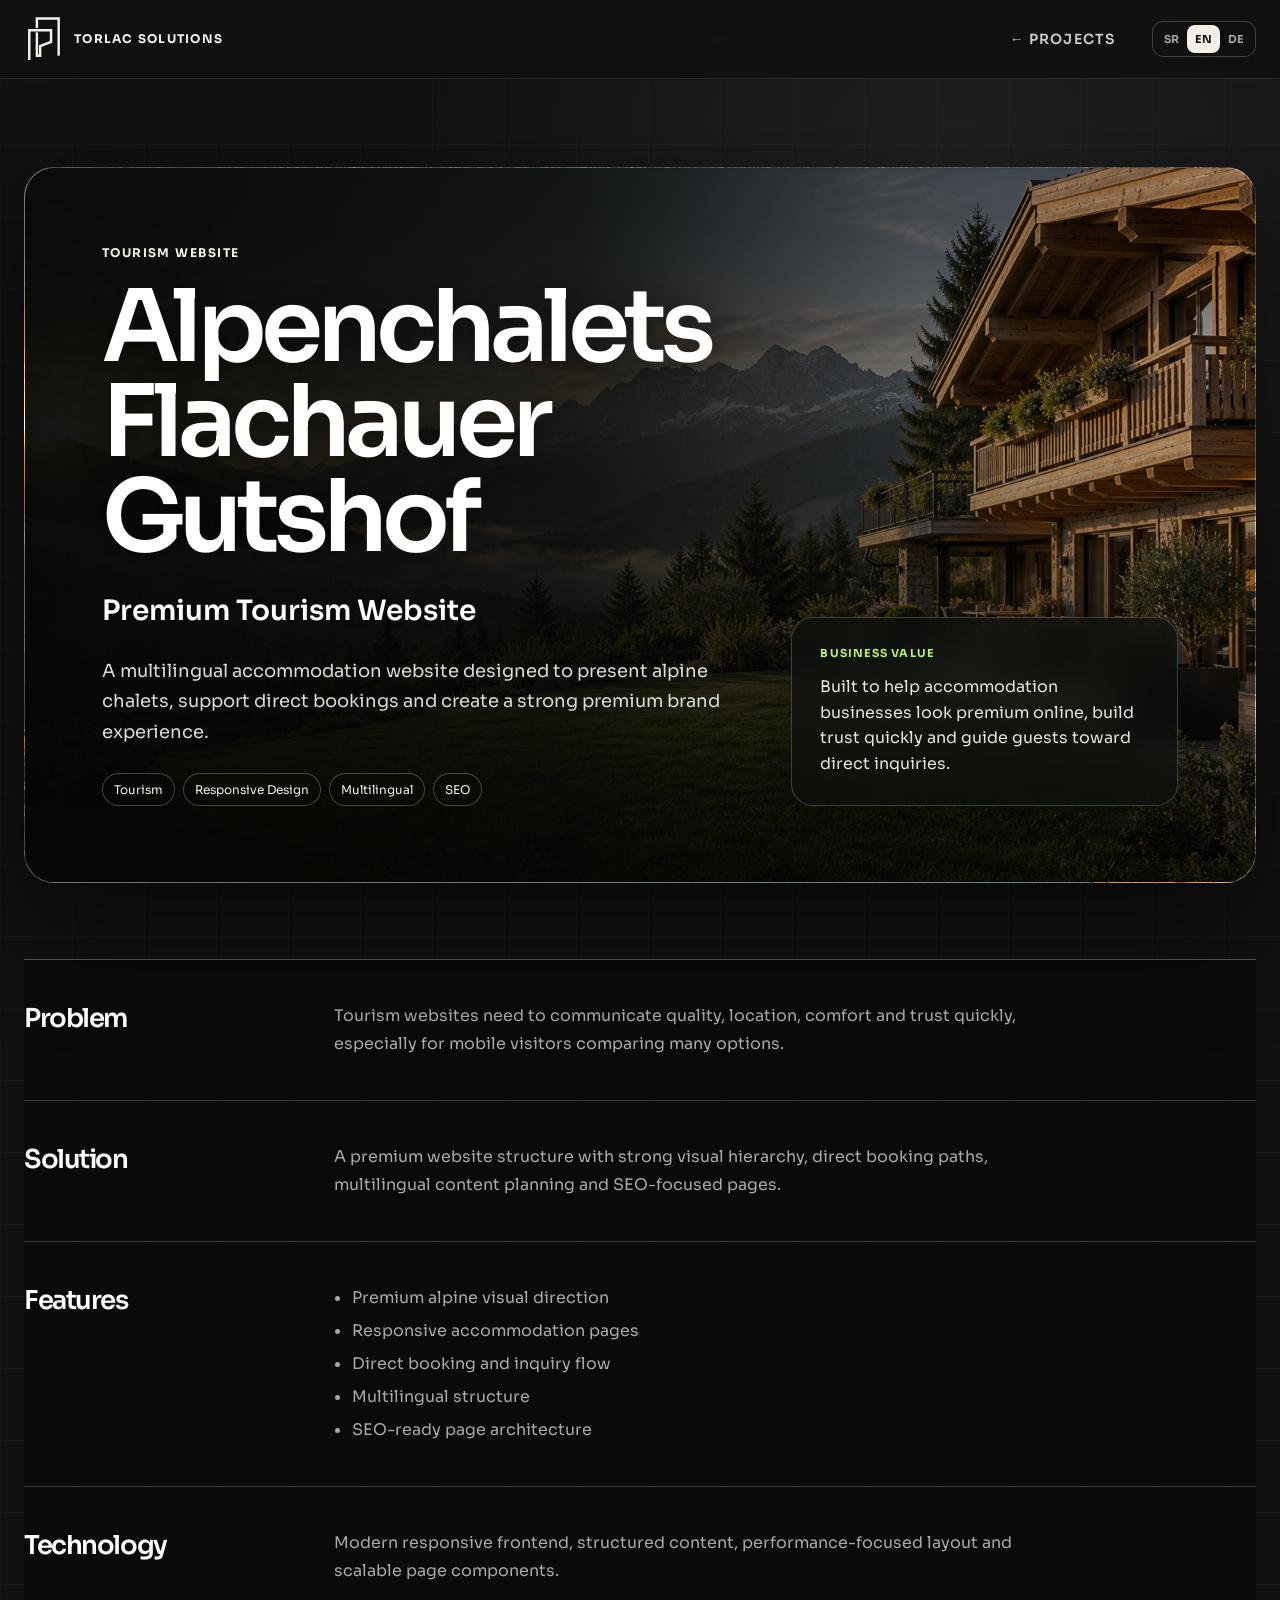
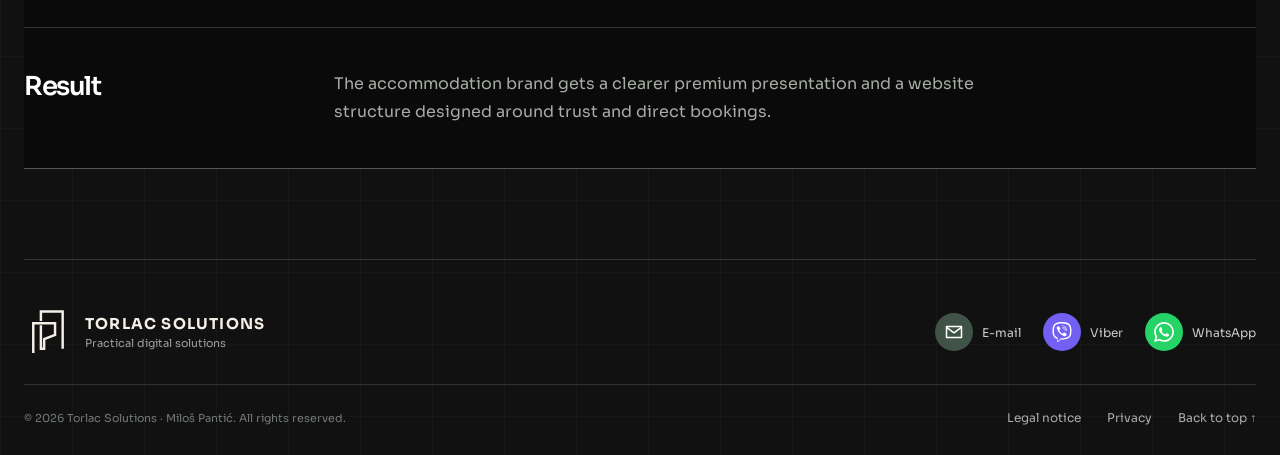
==== alpenchalets-flachau.html @ 985e23c8 "Rebrand portfolio as Torlac Solutions" ====
<!doctype html>
<html lang="en">
  <head>
    <meta charset="utf-8">
    <meta name="viewport" content="width=device-width, initial-scale=1">
    <title>Alpenchalets Flachauer Gutshof Case Study | Torlac Solutions</title>
    <link rel="icon" href="./public/logo/panta-portal-ivory.svg" type="image/svg+xml">
    <link rel="stylesheet" href="./styles.css?v=portfolio-12">
  </head>
  <body class="case-page case-alpenchalets">
    <header class="site-header">
      <a class="brand" href="./index.html">
        <img src="./public/logo/panta-portal-ivory.svg" alt="" class="brand-logo">
        <span><strong>TORLAC SOLUTIONS</strong></span>
      </a>
      <nav class="nav-links" aria-label="Case navigation">
        <a href="./index.html?from=project&v=11#projects">← <span data-i18n="nav.projects">Projects</span></a>
      </nav>
      <div class="language-switch"><button type="button" data-lang="sr">SR</button><button type="button" data-lang="en">EN</button><button type="button" data-lang="de">DE</button></div>
    </header>
    <main class="case-main">
      <section class="case-hero">
        <div>
          <p class="eyebrow" data-i18n="ac.category">Tourism website</p>
          <h1>Alpenchalets Flachauer Gutshof</h1>
          <p class="role" data-i18n="ac.title">Premium Tourism Website</p>
          <p class="intro" data-i18n="ac.intro">A multilingual accommodation website designed to present alpine chalets, support direct bookings and create a strong premium brand experience.</p>
          <div class="case-meta">
            <span data-i18n="tag.tourism">Tourism</span><span data-i18n="tag.responsive">Responsive Design</span><span data-i18n="tag.multilingual">Multilingual</span><span>SEO</span>
          </div>
        </div>
        <div class="case-panel">
          <p class="project-type" data-i18n="case.businessValue">Business value</p>
          <p data-i18n="ac.value">Built to help accommodation businesses look premium online, build trust quickly and guide guests toward direct inquiries.</p>
        </div>
      </section>
      <section class="case-sections">
        <article class="case-section"><h2 data-i18n="case.problem">Problem</h2><p data-i18n="ac.problem">Tourism websites need to communicate quality, location, comfort and trust quickly, especially for mobile visitors comparing many options.</p></article>
        <article class="case-section"><h2 data-i18n="case.solution">Solution</h2><p data-i18n="ac.solution">A premium website structure with strong visual hierarchy, direct booking paths, multilingual content planning and SEO-focused pages.</p></article>
        <article class="case-section"><h2 data-i18n="case.features">Features</h2><ul><li data-i18n="ac.feature1">Premium alpine visual direction</li><li data-i18n="ac.feature2">Responsive accommodation pages</li><li data-i18n="ac.feature3">Direct booking and inquiry flow</li><li data-i18n="ac.feature4">Multilingual structure</li><li data-i18n="ac.feature5">SEO-ready page architecture</li></ul></article>
        <article class="case-section"><h2 data-i18n="case.technology">Technology</h2><p data-i18n="ac.technology">Modern responsive frontend, structured content, performance-focused layout and scalable page components.</p></article>
        <article class="case-section"><h2 data-i18n="case.result">Result</h2><p data-i18n="ac.result">The accommodation brand gets a clearer premium presentation and a website structure designed around trust and direct bookings.</p></article>
      </section>
    </main>
    <footer class="site-footer contact-footer">
      <div class="footer-brand"><div class="footer-brand-head"><img src="./public/logo/panta-portal-ivory.svg" alt="Torlac Solutions logo"><div><strong>TORLAC SOLUTIONS</strong><span data-i18n="footer.tagline">Practical digital solutions</span></div></div></div>
      <div class="footer-contact" aria-label="Contact"><a href="mailto:miloshpanta@gmail.com" aria-label="Email Miloš Pantić"><span class="contact-icon"><img src="./public/icons/email.svg" alt=""></span><small>E-mail</small></a><a href="viber://chat?number=%2B38162460349" aria-label="Contact via Viber"><span class="contact-icon"><img src="./public/icons/viber.svg" alt=""></span><small>Viber</small></a><a href="https://wa.me/436677622191" aria-label="Contact via WhatsApp"><span class="contact-icon"><img src="./public/icons/whatsapp.svg" alt=""></span><small>WhatsApp</small></a></div>
      <div class="footer-legal"><small class="footer-copyright" data-i18n="footer.copyright">© 2026 Torlac Solutions · Miloš Pantić. All rights reserved.</small><span><a href="./impressum.html" data-i18n="footer.legal">Legal notice</a><a href="./datenschutz.html" data-i18n="footer.privacy">Privacy</a><a href="#top" data-i18n="footer.top">Back to top ↑</a></span></div>
    </footer>
    <script src="./script.js?v=portfolio-5"></script>
  </body>
</html>
---- styles.css ----
@import url('https://fonts.googleapis.com/css2?family=Sora:wght@400;500;600;700&display=swap');

:root{--paper:#f4f0e8;--ink:#18231f;--forest:#173c32;--green:#2d604e;--lime:#c9e265;--sand:#ded6c6;--white:#fff;--muted:#65716b;--line:rgba(24,35,31,.14);--radius:24px;--shadow:0 30px 80px rgba(19,42,34,.13)}
*{box-sizing:border-box}html{scroll-behavior:smooth}body{margin:0;min-width:320px;background:var(--paper);color:var(--ink);font-family:"Sora",sans-serif}a{color:inherit;text-decoration:none}img{display:block;max-width:100%}button{font:inherit}.site-header,main,.site-footer{width:min(1240px,calc(100% - 48px));margin-inline:auto}
.site-header{position:sticky;top:14px;z-index:30;display:flex;align-items:center;gap:24px;margin-top:14px;padding:11px 14px;border:1px solid rgba(255,255,255,.7);border-radius:18px;background:rgba(244,240,232,.88);box-shadow:0 12px 36px rgba(20,37,30,.08);backdrop-filter:blur(18px)}
.brand{display:flex;align-items:center;gap:10px;margin-right:auto}.brand-logo{width:42px;height:42px;object-fit:contain}.brand strong,.brand small{display:block}.brand strong{font:700 14px/1.2 "Sora",sans-serif}.brand small{margin-top:2px;color:var(--muted);font-size:11px}.nav-links{display:flex;align-items:center;gap:4px}.nav-links a{padding:10px 13px;border-radius:11px;color:#45514c;font-size:14px;font-weight:600}.nav-links a:hover{background:rgba(23,60,50,.07);color:var(--forest)}.nav-links .nav-cta{background:var(--forest);color:var(--white)}.language-switch{display:flex;padding:3px;border:1px solid var(--line);border-radius:11px}.language-switch button{padding:7px 8px;border:0;border-radius:8px;background:none;color:var(--muted);cursor:pointer;font-size:11px;font-weight:700}.language-switch button.is-active{background:var(--white);color:var(--forest);box-shadow:0 2px 8px rgba(20,37,30,.09)}.menu-toggle{display:none;border:0;background:none;color:var(--forest);font-weight:700}
.section{padding:110px 0}.hero{display:grid;grid-template-columns:1.08fr .92fr;gap:70px;min-height:760px;align-items:center}.eyebrow{margin:0 0 20px;color:var(--green);font-size:12px;font-weight:700;letter-spacing:.12em;text-transform:uppercase}.hero h1,h2{font:600 clamp(48px,7vw,88px)/.98 "Sora",sans-serif;letter-spacing:-.055em}.hero h1{max-width:760px;margin:0 0 26px}.hero .intro{max-width:660px;margin:0;color:var(--muted);font-size:20px;line-height:1.6}.hero-actions{display:flex;flex-wrap:wrap;align-items:center;gap:18px;margin-top:36px}.btn{display:inline-flex;min-height:54px;align-items:center;justify-content:center;gap:28px;padding:0 22px;border-radius:14px;font-weight:700}.btn.primary{background:var(--forest);color:white;box-shadow:0 12px 30px rgba(23,60,50,.2)}.btn.text-btn{padding-inline:4px;color:var(--forest)}.btn:hover,.project-link:hover{transform:translateY(-2px)}.hero-trust{display:flex;flex-wrap:wrap;gap:10px;margin-top:54px}.hero-trust span{padding:8px 12px;border:1px solid var(--line);border-radius:99px;color:var(--muted);font-size:12px}
.hero-visual{position:relative;min-height:590px;padding:28px;border-radius:32px;background:var(--forest);box-shadow:var(--shadow);color:white;overflow:hidden;transform:rotate(1.5deg)}.hero-visual:before{position:absolute;right:-140px;top:-170px;width:420px;height:420px;border-radius:50%;background:var(--lime);content:"";opacity:.12}.visual-top{display:flex;justify-content:space-between;padding-bottom:26px;border-bottom:1px solid rgba(255,255,255,.14);font-size:10px;letter-spacing:.13em}.visual-top span:last-child{color:var(--lime)}.visual-heading{padding:42px 0 30px}.visual-heading small,.visual-heading strong{display:block}.visual-heading small{color:#aebeb7}.visual-heading strong{margin:8px 0;font:600 29px "Sora"}.visual-heading p{margin:0;color:#aebeb7}.metric-row{display:grid;grid-template-columns:1fr 1fr;gap:12px}.metric-row div{position:relative;padding:20px;border:1px solid rgba(255,255,255,.12);border-radius:18px;background:rgba(255,255,255,.05)}.metric-row small,.metric-row strong{display:block}.metric-row small{color:#aebeb7}.metric-row strong{margin-top:10px;font:600 32px "Sora"}.metric-row em{position:absolute;right:18px;bottom:24px;color:var(--lime);font-size:12px;font-style:normal}.visual-chart{display:flex;height:118px;align-items:end;gap:9px;margin:22px 0;padding:20px 20px 0;border-radius:18px;background:rgba(255,255,255,.04)}.visual-chart span{flex:1;height:var(--h);border-radius:5px 5px 0 0;background:linear-gradient(var(--lime),#5c806c)}.visual-note{display:flex;align-items:center;gap:13px;padding:14px;border-radius:15px;background:white;color:var(--ink)}.visual-note i{width:34px;height:34px;border-radius:10px;background:var(--lime)}.visual-note strong,.visual-note small{display:block}.visual-note strong{font-size:13px}.visual-note small{margin-top:3px;color:var(--muted);font-size:11px}
.section-heading{display:grid;grid-template-columns:1.5fr .5fr;gap:60px;align-items:end;margin-bottom:50px}.section-heading h2{max-width:780px;margin:0;font-size:clamp(42px,5vw,68px)}.section-heading>p{max-width:380px;margin:0;color:var(--muted);line-height:1.65}.featured-project{display:grid;grid-template-columns:1.12fr .88fr;min-height:610px;border-radius:32px;background:#e6dfd2;overflow:hidden}.project-preview{position:relative;overflow:hidden}.featured-project .project-preview{margin:28px 0 28px 28px;border-radius:22px}.restaurant-preview{padding:22px;background:#b9cbbf}.browser-bar{display:flex;align-items:center;gap:6px;padding:12px 14px;border-radius:12px 12px 0 0;background:#f7f7f4}.browser-bar>span{width:7px;height:7px;border-radius:50%;background:#bcc4bf}.browser-bar small{margin-left:auto;color:#718078}.app-shell{display:grid;grid-template-columns:58px 1fr;min-height:435px;background:white}.app-shell aside{display:flex;align-items:center;flex-direction:column;gap:20px;padding:20px 10px;background:#173c32;color:white}.app-shell aside b{display:grid;width:28px;height:28px;place-items:center;border-radius:8px;background:var(--lime);color:var(--forest);font-size:10px}.app-shell aside i{width:18px;height:4px;border-radius:4px;background:rgba(255,255,255,.23)}.app-content{padding:40px}.app-content small{color:var(--green);font-weight:700;letter-spacing:.1em}.app-content h3{margin:8px 0 25px;font:600 34px "Sora"}.app-stats{display:grid;grid-template-columns:repeat(3,1fr);gap:10px}.app-stats span{padding:16px;border-radius:12px;background:#f1f3ee;color:var(--muted);font-size:11px}.app-stats b{display:block;margin-bottom:4px;color:var(--ink);font-size:22px}.app-list{margin-top:24px}.app-list i{display:block;height:46px;margin-top:8px;border-radius:10px;background:#f3f1eb}.project-info{display:flex;align-items:flex-start;justify-content:center;flex-direction:column;padding:48px}.project-type{margin:0 0 14px;color:var(--green);font-size:11px;font-weight:700;letter-spacing:.1em;text-transform:uppercase}.project-info h3{margin:0 0 18px;font:600 36px/1.1 "Sora"}.project-info>p:not(.project-type){margin:0;color:var(--muted);font-size:17px;line-height:1.65}.outcomes{display:grid;gap:11px;margin:25px 0;padding:0;list-style:none}.outcomes li{font-size:14px}.outcomes li:before{margin-right:10px;color:var(--green);content:"✓"}.project-link{display:inline-flex;align-items:center;gap:15px;margin-top:28px;border-bottom:1px solid var(--ink);padding-bottom:5px;font-weight:700;transition:.2s}.project-pair{display:grid;grid-template-columns:1fr 1fr;gap:22px;margin-top:22px}.project-card{border-radius:28px;background:white;overflow:hidden}.project-card .project-preview{height:390px}.project-card .project-info{padding:36px}.chalet-preview{padding:28px;background:#d6d8cf}.chalet-nav{position:relative;z-index:2;display:flex;justify-content:space-between;font:700 11px "Sora"}.chalet-nav span{padding:7px 10px;border-radius:99px;background:var(--forest);color:white}.mountains i{position:absolute;bottom:-40px;width:420px;height:310px;transform:rotate(45deg);background:#7e9389}.mountains i:nth-child(1){left:-100px}.mountains i:nth-child(2){left:180px;bottom:-110px;background:#536f64}.mountains i:nth-child(3){right:-180px;bottom:-80px;background:#b5c2ba}.chalet-copy{position:absolute;z-index:2;left:42px;bottom:38px;color:white}.chalet-copy small{letter-spacing:.1em}.chalet-copy strong{display:block;margin-top:10px;font:600 40px/1.05 "Sora"}.farm-preview{padding:34px;background:#1e3229;color:white}.farm-head{display:flex;justify-content:space-between}.farm-head b{padding:6px 9px;border-radius:8px;background:rgba(255,255,255,.1);font-size:11px}.farm-total{margin-top:50px}.farm-total small,.farm-total strong{display:block}.farm-total small{color:#a9b8b1}.farm-total strong{margin:7px 0;font:600 38px "Sora"}.farm-total em{color:var(--lime);font-size:12px;font-style:normal}.farm-bars{display:flex;height:150px;align-items:end;gap:12px;margin-top:30px}.farm-bars i{flex:1;height:var(--h);border-radius:7px 7px 0 0;background:linear-gradient(var(--lime),#496b5a)}
.services-section{border-top:1px solid var(--line)}.service-list{border-top:1px solid var(--line)}.service-list article{display:grid;grid-template-columns:70px 1fr 40px;gap:25px;align-items:start;padding:32px 8px;border-bottom:1px solid var(--line)}.service-list article>span{color:var(--muted);font-size:12px}.service-list article div{display:grid;grid-template-columns:.7fr 1.3fr;gap:30px}.service-list h3{margin:0;font:600 26px "Sora"}.service-list p{max-width:540px;margin:0;color:var(--muted);line-height:1.6}.service-list b{font-size:20px}.about-section{display:grid;grid-template-columns:.75fr 1.25fr;gap:80px;align-items:center;border-top:1px solid var(--line)}.about-mark{display:grid;aspect-ratio:1;place-items:center;border-radius:50%;background:var(--sand)}.about-mark img{width:55%}.about-copy h2{margin:0 0 30px;font-size:clamp(42px,5vw,64px)}.about-copy>p:not(.eyebrow){color:var(--muted);font-size:19px;line-height:1.7}.about-facts{display:grid;grid-template-columns:repeat(3,1fr);gap:14px;margin-top:38px}.about-facts span{padding-top:16px;border-top:1px solid var(--line)}.about-facts strong,.about-facts small{display:block}.about-facts strong{font:600 19px "Sora"}.about-facts small{margin-top:6px;color:var(--muted);line-height:1.4}.contact-section{margin:80px auto;padding:80px max(30px,8vw);border-radius:34px;background:var(--forest);color:white;text-align:center}.contact-section .eyebrow{color:var(--lime)}.contact-section h2{max-width:900px;margin:0 auto;font-size:clamp(48px,7vw,82px)}.contact-section>p:not(.eyebrow){max-width:650px;margin:28px auto;color:#b9c7c1;font-size:18px;line-height:1.6}.btn.light{margin:12px 0 32px;background:white;color:var(--forest)}.contact-section>small{display:block;color:#9cadA5}.site-footer{display:flex;align-items:center;justify-content:space-between;gap:30px;padding:28px 0 38px;border-top:1px solid var(--line);color:var(--muted);font-size:12px}.site-footer p{margin:0}.site-footer .brand{margin:0}
.case-main{padding-top:50px}.case-hero{display:grid;grid-template-columns:1.25fr .75fr;gap:45px;align-items:end;padding:100px 0 70px}.case-hero h1{margin:0 0 20px;font:600 clamp(54px,8vw,100px)/.95 "Sora";letter-spacing:-.06em}.case-hero .role{font:600 28px "Sora"}.case-hero .intro{max-width:700px;color:var(--muted);font-size:18px;line-height:1.7}.case-meta{display:flex;flex-wrap:wrap;gap:8px;margin-top:25px}.case-meta span{padding:8px 11px;border:1px solid var(--line);border-radius:99px;color:var(--muted);font-size:12px}.case-panel{padding:28px;border-radius:22px;background:var(--forest);color:white}.case-panel p:last-child{margin:0;color:#becbc5;line-height:1.6}.case-sections{display:grid;gap:1px;margin-bottom:90px;background:var(--line);border-top:1px solid var(--line);border-bottom:1px solid var(--line)}.case-section{display:grid;grid-template-columns:260px 1fr;gap:50px;padding:42px 0;background:var(--paper)}.case-section h2{margin:0;font:600 26px "Sora"}.case-section p,.case-section ul{max-width:720px;margin:0;color:var(--muted);line-height:1.75}.case-section ul{display:grid;gap:5px;padding-left:18px}
[data-reveal]{transform:translateY(20px);opacity:0;transition:opacity .7s ease,transform .7s ease}[data-reveal].is-visible{transform:none;opacity:1}
@media(max-width:980px){.hero,.section-heading,.featured-project,.about-section,.case-hero{grid-template-columns:1fr}.hero{gap:30px;padding-top:80px}.hero-visual{min-height:540px}.section-heading{gap:20px}.section-heading>p{max-width:650px}.featured-project .project-preview{margin:22px 22px 0}.service-list article div{grid-template-columns:1fr}.about-mark{max-width:480px}.nav-links{display:none;position:absolute;top:70px;right:0;left:0;align-items:stretch;flex-direction:column;padding:12px;border-radius:16px;background:var(--paper);box-shadow:var(--shadow)}.nav-links.is-open{display:flex}.menu-toggle{display:block}.language-switch{margin-left:auto}}
@media(max-width:720px){.site-header,main,.site-footer{width:min(100% - 24px,1240px)}.site-header{gap:8px}.brand span{display:none}.menu-toggle{font-size:12px}.section{padding:75px 0}.hero{min-height:auto}.hero h1{font-size:clamp(46px,13vw,66px)}.hero .intro{font-size:17px}.hero-visual{min-height:510px;padding:20px;transform:none}.metric-row{grid-template-columns:1fr}.metric-row div:nth-child(2){display:none}.project-pair{grid-template-columns:1fr}.featured-project .project-preview{min-height:430px;margin:12px 12px 0}.app-content{padding:24px 18px}.app-stats{grid-template-columns:1fr}.app-stats span:nth-child(2),.app-stats span:nth-child(3){display:none}.project-info{padding:30px}.project-card .project-preview{height:330px}.service-list article{grid-template-columns:38px 1fr}.service-list article>b{display:none}.about-section{gap:45px}.about-facts{grid-template-columns:1fr}.contact-section{margin:45px auto;padding:65px 22px}.contact-section h2{font-size:45px}.site-footer{align-items:flex-start;flex-direction:column}.case-hero{padding:70px 0 45px}.case-section{grid-template-columns:1fr;gap:14px;padding:30px 0}}
@media(prefers-reduced-motion:reduce){*{scroll-behavior:auto!important;transition:none!important}}

/* Torlac Solutions — high-impact agency direction */
:root{--paper:#090a09;--ink:#f5f5f1;--forest:#7bc51b;--green:#78c31a;--lime:#86d31e;--sand:#171917;--white:#fff;--muted:#a7aca6;--line:rgba(255,255,255,.16);--shadow:0 35px 100px rgba(0,0,0,.5)}
body{background:#090a09;color:var(--ink);background-image:radial-gradient(circle at 75% 10%,rgba(123,197,27,.12),transparent 28%),linear-gradient(rgba(255,255,255,.025) 1px,transparent 1px),linear-gradient(90deg,rgba(255,255,255,.025) 1px,transparent 1px);background-size:auto,72px 72px,72px 72px}
.site-header{top:0;width:100%;max-width:none;margin-top:0;padding:15px max(24px,calc((100vw - 1240px)/2));border:0;border-bottom:1px solid rgba(255,255,255,.1);border-radius:0;background:rgba(5,6,5,.9);box-shadow:none;color:white}.site-header .brand-logo{filter:brightness(0) invert(1)}.site-header .brand small,.nav-links a{color:#c9cdc8}.nav-links a{letter-spacing:.08em;text-transform:uppercase}.nav-links a:hover{background:rgba(255,255,255,.08);color:white}.nav-links .nav-cta{padding-inline:22px;border-radius:99px;background:white;color:#101210}.language-switch{border-color:rgba(255,255,255,.2)}.language-switch button{color:#9fa49f}.language-switch button.is-active{background:var(--lime);color:#0a0c09}.menu-toggle{color:white}
.hero{position:relative;display:block;min-height:calc(100vh - 72px);padding:100px 0 40px;overflow:hidden}.hero:before{position:absolute;inset:0;z-index:-1;background:radial-gradient(circle at 75% 40%,rgba(126,208,28,.13),transparent 24%),repeating-linear-gradient(90deg,transparent 0 119px,rgba(126,208,28,.035) 120px);content:""}.hero-copy{position:relative;z-index:3;width:54%;padding-top:40px}.hero .eyebrow{color:var(--lime)}.hero h1{max-width:720px;color:white;font-size:clamp(64px,8vw,118px);font-weight:500;line-height:.86;letter-spacing:-.065em;text-transform:uppercase}.hero h1:after{display:block;width:150px;height:14px;margin-top:22px;background:var(--lime);content:""}.hero .intro{max-width:520px;color:#c2c6c1}.btn.primary{border-radius:99px;background:var(--lime);color:#10140d;box-shadow:0 0 40px rgba(126,208,28,.18)}.btn.text-btn{color:white}.hero-trust span{border-color:rgba(255,255,255,.2);color:#aeb3ae}.hero-visual{position:absolute;right:-6%;bottom:-4%;width:58%;min-height:680px;padding:0;border-radius:0;background:transparent;box-shadow:none;overflow:visible;transform:none}.hero-visual:before{position:absolute;inset:5% 0 auto auto;width:75%;height:75%;border:1px solid rgba(124,203,26,.24);border-radius:50%;background:radial-gradient(circle,rgba(124,203,26,.14),transparent 66%);box-shadow:0 0 120px rgba(124,203,26,.12);content:""}.hero-wordmark{position:absolute;top:0;right:3%;left:-20%;z-index:-1;font:300 clamp(76px,9vw,150px)/.78 "Sora",sans-serif;letter-spacing:.12em;text-align:center}.hero-wordmark span,.hero-wordmark strong{display:block}.hero-wordmark strong{color:var(--lime);font-weight:700}.device{position:absolute;width:285px;height:560px;padding:12px;border:1px solid #454a45;border-radius:46px;background:#121412;box-shadow:0 45px 80px rgba(0,0,0,.65);overflow:hidden}.device:before{position:absolute;z-index:3;top:9px;left:50%;width:78px;height:23px;transform:translateX(-50%);border-radius:99px;background:#060706;content:""}.device-back{right:35%;bottom:-50px;transform:rotate(-9deg)}.device-front{right:3%;bottom:-100px;transform:rotate(6deg)}.device-bar{display:flex;height:42px;align-items:center;justify-content:space-between;padding:0 10px;color:#ddd;font-size:8px;letter-spacing:.12em}.device-bar i{width:6px;height:6px;border-radius:50%;background:var(--lime)}.device-screen{height:calc(100% - 42px);padding:32px 23px;border-radius:32px;background:#20231f}.device-screen small,.device-screen b,.device-screen span,.device-screen em{display:block}.device-screen small{color:var(--lime);font-size:9px;letter-spacing:.15em}.device-screen b{margin-top:16px;font:600 31px/1.05 "Sora"}.device-screen em{position:absolute;right:30px;bottom:34px;left:30px;padding:12px;border-radius:99px;background:var(--lime);color:#13200c;font-size:10px;font-style:normal;font-weight:700;text-align:center}.chalet-device{background:linear-gradient(180deg,rgba(0,0,0,.05),rgba(0,0,0,.82)),linear-gradient(135deg,#6b7c6c,#263228)}.ops-device{background:#f1f2ec;color:#142017}.ops-device b{font-size:70px}.ops-device span{color:#687168}.mini-bars{display:flex;height:155px;align-items:end;gap:8px;margin-top:34px}.mini-bars i{flex:1;border-radius:5px 5px 0 0;background:#1c3d31}.mini-bars i:nth-child(1){height:40%}.mini-bars i:nth-child(2){height:62%}.mini-bars i:nth-child(3){height:52%}.mini-bars i:nth-child(4){height:87%;background:var(--lime)}.mini-bars i:nth-child(5){height:73%}
.projects-section{position:relative;background:#f0f0ea;color:#111511}.projects-section:before,.services-section:before{position:absolute;right:calc(50% - 50vw);left:calc(50% - 50vw);z-index:-1;inset-block:0;background:inherit;content:""}.projects-section .eyebrow,.projects-section .project-type{color:#4a8610}.projects-section .section-heading>p,.projects-section .project-info>p:not(.project-type){color:#626861}.featured-project{background:#dfe4d8}.project-card{background:#fff}.project-link{border-color:#111511}.services-section{position:relative;background:#0c0d0c}.service-list article{transition:background .2s,padding .2s}.service-list article:hover{padding-inline:20px;background:#141714}.service-list article:hover>b{color:var(--lime)}.about-section{border-color:var(--line)}.about-mark{border:1px solid rgba(255,255,255,.1);background:#121412}.about-mark img{filter:brightness(0) invert(1)}.about-copy>p:not(.eyebrow),.about-facts small{color:#a7aca6}.contact-section{position:relative;border:1px solid rgba(255,255,255,.13);background:#111411;overflow:hidden}.contact-section:before{position:absolute;right:-100px;top:-160px;width:500px;height:500px;border:1px solid rgba(126,208,28,.25);border-radius:50%;background:radial-gradient(circle,rgba(126,208,28,.17),transparent 66%);content:""}.btn.light{position:relative;background:var(--lime);color:#10140d}.site-footer .brand-logo{filter:brightness(0) invert(1)}
.case-main{color:white}.case-panel{background:var(--lime);color:#111}.case-panel .project-type,.case-panel p:last-child{color:#17210e}.case-sections{background:var(--line)}.case-section{background:#090a09}.case-section p,.case-section ul,.case-hero .intro{color:#a7aca6}
@media(max-width:980px){.hero{min-height:1080px}.hero-copy{width:100%}.hero-visual{right:-12%;bottom:0;width:95%;min-height:610px}.hero-wordmark{left:-5%}.nav-links{background:#090a09}.projects-section{margin-top:0}}
@media(max-width:720px){.site-header{padding-inline:12px}.hero{min-height:980px;padding-top:70px}.hero h1{font-size:58px}.hero-copy{padding-top:15px}.hero-visual{right:-38%;width:135%;min-height:530px}.hero-wordmark{top:50px;left:-16%;font-size:65px}.device{width:210px;height:430px;border-radius:35px}.device-back{right:40%}.device-front{right:5%}.device-screen b{font-size:23px}.ops-device b{font-size:52px}.mini-bars{height:105px}.projects-section{padding-top:80px}}

/* Official Torlac Solutions monochrome identity */
:root{--paper:#111111;--ink:#F4F0E8;--forest:#F4F0E8;--green:#F4F0E8;--lime:#F4F0E8;--sand:#1a1a1a;--white:#F4F0E8;--muted:#aaa8a2}
body{background-color:#111111;background-image:radial-gradient(circle at 75% 10%,rgba(244,240,232,.07),transparent 28%),linear-gradient(rgba(244,240,232,.022) 1px,transparent 1px),linear-gradient(90deg,rgba(244,240,232,.022) 1px,transparent 1px)}
.site-header{background:rgba(17,17,17,.92)}
.site-header .brand-logo,.site-footer .brand-logo,.about-mark img{filter:none}
.brand-logo{width:40px;height:48px}
.brand strong{font-size:12px;letter-spacing:.28em}.brand small{margin-top:4px;color:#F4F0E8;font-size:7px;letter-spacing:.42em}
.language-switch button.is-active{background:#F4F0E8;color:#111111}.nav-links .nav-cta{background:#F4F0E8;color:#111111}
.hero:before{background:radial-gradient(circle at 75% 40%,rgba(244,240,232,.07),transparent 25%),repeating-linear-gradient(90deg,transparent 0 119px,rgba(244,240,232,.025) 120px)}
.hero h1:after,.btn.primary,.device-screen em,.device-bar i,.mini-bars i:nth-child(4),.btn.light{background:#F4F0E8;color:#111111}
.hero-visual:before,.contact-section:before{border-color:rgba(244,240,232,.18);background:radial-gradient(circle,rgba(244,240,232,.08),transparent 66%);box-shadow:none}
.hero-wordmark strong,.hero .eyebrow,.visual-top span:last-child,.metric-row em,.contact-section .eyebrow{color:#F4F0E8}
.device{box-shadow:0 45px 80px rgba(0,0,0,.65)}.device-screen,.chalet-device{filter:grayscale(1)}
.projects-section{background:#F4F0E8;color:#111111}.projects-section .eyebrow,.projects-section .project-type{color:#111111}.featured-project{background:#dedbd3}.restaurant-preview{background:#c9c7c0}.app-shell aside{background:#111111}.app-shell aside b{background:#F4F0E8;color:#111111}.project-card{background:#fff}.farm-preview{background:#111111}.farm-bars i,.mini-bars i{background:#555}.farm-bars i:nth-child(4){background:#F4F0E8}
.service-list article:hover>b{color:#F4F0E8}.case-panel{background:#F4F0E8;color:#111111}
.footer-mark{display:block;padding:18px}.footer-mark img{width:auto;height:72px}.site-footer{justify-content:center;padding:54px 0;border-top:1px solid rgba(244,240,232,.16)}

/* Original, quieter Torlac Solutions hero */
.hero{display:grid;grid-template-columns:minmax(0,1fr) minmax(420px,.82fr);gap:56px;min-height:760px;align-items:center;padding:80px 0}.hero-copy{width:auto;padding-top:0}.hero h1{max-width:690px;font-size:clamp(48px,5.6vw,76px);font-weight:500;line-height:1.02;letter-spacing:-.045em;text-transform:none}.hero h1:after{width:72px;height:7px;margin-top:27px}.hero .intro{max-width:590px;font-size:18px}.hero-trust{margin-top:42px}.hero-visual{position:relative;right:auto;bottom:auto;width:100%;min-height:570px}.hero-visual:before{right:-8%;top:2%;width:92%;height:92%;border-radius:28px;background:linear-gradient(145deg,rgba(244,240,232,.08),transparent 58%)}.portal-lines{position:absolute;inset:45px 5px 25px 42px}.portal-lines span{position:absolute;border:1px solid rgba(244,240,232,.16)}.portal-lines span:first-child{inset:0 12% 9% 25%;border-left:0}.portal-lines span:last-child{inset:26% 34% 0 0;border-right:0}.device{width:238px;height:480px;border-radius:38px}.device-back{right:38%;bottom:18px;transform:rotate(-5deg)}.device-front{right:1%;bottom:-5px;transform:rotate(4deg)}.device-screen b{font-size:27px}.ops-device b{font-size:58px}.mini-bars{height:120px}
@media(max-width:980px){.hero{display:grid;grid-template-columns:1fr;min-height:auto;padding:90px 0 40px}.hero-copy{max-width:760px}.hero-visual{right:auto;bottom:auto;width:min(680px,100%);min-height:590px;margin:0 auto}.portal-lines{inset:45px 20px}.device-back{right:42%}.device-front{right:8%}}
@media(max-width:720px){.hero{min-height:auto;padding:65px 0 25px}.hero h1{font-size:clamp(42px,12vw,56px)}.hero-visual{right:auto;width:100%;min-height:490px}.portal-lines{inset:35px 0}.device{width:190px;height:400px}.device-back{right:39%;bottom:20px}.device-front{right:0;bottom:0}.device-screen b{font-size:21px}.ops-device b{font-size:46px}.mini-bars{height:90px}}

.hero{isolation:isolate}.hero-code-bg{position:absolute;inset:18px calc(50% - 50vw);z-index:0;overflow:hidden;pointer-events:none;mask-image:linear-gradient(90deg,transparent 0%,#000 12%,#000 88%,transparent 100%)}.hero-copy,.hero-visual{z-index:2}
.hero-code-bg:after{position:absolute;inset:0;background:linear-gradient(90deg,rgba(17,17,17,.25),rgba(17,17,17,.72) 55%,rgba(17,17,17,.18));content:""}
.hero-code-bg pre{position:absolute;top:-18%;left:3%;width:94%;margin:0;transform:rotate(-2deg);color:#75d89a;font:13px/2.15 "SFMono-Regular",Consolas,"Liberation Mono",monospace;letter-spacing:.04em;white-space:pre-wrap;opacity:.075;animation:codeDrift 24s linear infinite}
.hero-code-bg code{display:block;columns:2;column-gap:16vw}
@keyframes codeDrift{from{transform:translateY(-2%) rotate(-2deg)}to{transform:translateY(9%) rotate(-2deg)}}
@media(max-width:720px){.hero-code-bg pre{left:-25%;width:150%;font-size:11px;opacity:.065}.hero-code-bg code{columns:1}.hero-code-bg:after{background:rgba(17,17,17,.5)}}
@media(prefers-reduced-motion:reduce){.hero-code-bg pre{animation:none}}

.alpenchalets-device{padding:9px;background:#111}.alpenchalets-device img{width:100%;height:100%;border-radius:30px;object-fit:cover;object-position:top center}.alpenchalets-device:after{position:absolute;inset:9px;border-radius:30px;box-shadow:inset 0 0 0 1px rgba(255,255,255,.1);content:"";pointer-events:none}
@media(max-width:720px){.alpenchalets-device img,.alpenchalets-device:after{border-radius:27px}}

/* Clearer Alpenchalets showcase */
.device-front.alpenchalets-device{z-index:4;right:-2%;bottom:-8px;width:274px;height:560px;transform:rotate(1.5deg);border-color:rgba(244,240,232,.45);box-shadow:0 42px 95px rgba(0,0,0,.78),0 0 0 1px rgba(244,240,232,.08)}
.alpenchalets-device img{filter:none;image-rendering:auto}.device-back{z-index:1;right:45%;transform:rotate(-6deg) scale(.9);opacity:.66}
@media(max-width:980px){.device-front.alpenchalets-device{right:4%}.device-back{right:46%}}
@media(max-width:720px){.hero-visual{min-height:525px}.device-front.alpenchalets-device{right:-1%;bottom:0;width:220px;height:465px;transform:rotate(1deg)}.device-back{right:44%;bottom:22px;transform:rotate(-5deg) scale(.84);opacity:.54}}

.alpenchalets-device{padding:9px}.alpen-mobile-hero{position:relative;width:100%;height:100%;border-radius:30px;background:linear-gradient(180deg,rgba(12,18,9,.08),rgba(12,18,9,.25)),url("./public/projects/alpenchalets-hero-summer.webp") center/cover no-repeat;overflow:hidden;color:#fff}.alpen-menu{position:absolute;top:16px;right:15px;display:grid;width:38px;height:38px;place-content:center;gap:5px;border:1px solid rgba(255,255,255,.22);border-radius:50%;background:rgba(255,255,255,.16);backdrop-filter:blur(8px)}.alpen-menu i{display:block;width:13px;height:1px;background:#fff}.alpen-mobile-copy{position:absolute;right:12px;bottom:85px;left:12px;text-align:center;text-shadow:0 2px 15px rgba(0,0,0,.45)}.alpen-mobile-copy h3{margin:0 0 14px;color:#fff;font:italic 500 31px/1.08 "Sora",sans-serif;letter-spacing:-.04em}.alpen-mobile-copy h3 strong{font-weight:600}.alpen-mobile-copy p{margin:0 0 18px;color:#fff;font-size:9px;line-height:1.4}.alpen-cta{display:flex;min-height:37px;align-items:center;justify-content:center;margin-top:8px;border:1px solid rgba(255,255,255,.68);border-radius:99px;background:rgba(25,32,21,.16);font-size:8px;font-weight:700;letter-spacing:.13em;text-transform:uppercase;backdrop-filter:blur(4px)}.alpen-cta b{position:absolute;right:27px;font-size:12px}.alpen-chat{position:absolute;right:12px;bottom:13px;font-size:18px}.alpenchalets-device:after{inset:9px}
@media(max-width:720px){.alpen-mobile-hero{border-radius:27px}.alpen-mobile-copy{bottom:70px}.alpen-mobile-copy h3{font-size:25px}.alpen-cta{min-height:33px;font-size:7px}}

.alpen-laptop{position:absolute;right:-3%;top:50%;z-index:4;width:105%;transform:translateY(-48%) perspective(1100px) rotateY(-3deg)}.alpen-laptop-screen{padding:12px 12px 16px;border:1px solid #4c504d;border-radius:20px 20px 10px 10px;background:#0b0c0b;box-shadow:0 45px 95px rgba(0,0,0,.64)}.alpen-laptop-screen:before{display:block;width:5px;height:5px;margin:-3px auto 7px;border-radius:50%;background:#4a4e4a;content:""}.alpen-desktop-hero{position:relative;aspect-ratio:16/10;border-radius:8px;background:linear-gradient(90deg,rgba(12,18,9,.42),rgba(12,18,9,.08) 65%),linear-gradient(0deg,rgba(12,18,9,.3),transparent 60%),url("./public/projects/alpenchalets-hero-summer.webp") center/cover no-repeat;overflow:hidden;color:#fff}.alpen-desktop-nav{display:flex;align-items:center;gap:18px;padding:18px 22px;font-size:7px;letter-spacing:.08em;text-transform:uppercase}.alpen-desktop-nav span{margin-right:auto;font-size:6px;line-height:1.15}.alpen-desktop-nav b{font-size:8px}.alpen-desktop-nav i{font-style:normal}.alpen-desktop-nav em{padding:7px 10px;border:1px solid rgba(255,255,255,.55);border-radius:99px;font-style:normal}.alpen-desktop-copy{position:absolute;left:8%;bottom:13%;text-shadow:0 2px 16px rgba(0,0,0,.42)}.alpen-desktop-copy>small{font-size:7px;letter-spacing:.18em}.alpen-desktop-copy h3{margin:9px 0 8px;color:#fff;font:italic 500 clamp(30px,4vw,48px)/.94 "Sora",sans-serif;letter-spacing:-.045em}.alpen-desktop-copy h3 strong{font-weight:600}.alpen-desktop-copy p{margin:0 0 16px;color:#fff;font-size:9px}.alpen-desktop-copy div{display:flex;gap:7px}.alpen-desktop-copy div span{min-width:112px;padding:9px 12px;border:1px solid rgba(255,255,255,.7);border-radius:99px;background:rgba(17,22,15,.14);font-size:6px;font-weight:700;letter-spacing:.12em;text-align:center;text-transform:uppercase;backdrop-filter:blur(4px)}.alpen-laptop-base{position:relative;width:112%;height:18px;margin-left:-6%;border-radius:3px 3px 14px 14px;background:linear-gradient(#b9bbb8,#5a5e5a 45%,#282a28);box-shadow:0 22px 35px rgba(0,0,0,.45)}.alpen-laptop-base i{position:absolute;top:0;left:50%;width:86px;height:6px;transform:translateX(-50%);border-radius:0 0 8px 8px;background:#777b77}
@media(max-width:980px){.hero-visual{min-height:530px}.alpen-laptop{right:0;width:100%;transform:translateY(-50%)}}
@media(max-width:720px){.hero-visual{min-height:390px}.alpen-laptop{right:-7%;width:114%;transform:translateY(-52%)}.alpen-laptop-screen{padding:8px 8px 11px;border-radius:14px 14px 7px 7px}.alpen-desktop-nav{gap:8px;padding:11px 12px}.alpen-desktop-nav i{display:none}.alpen-desktop-copy{left:7%;bottom:10%}.alpen-desktop-copy h3{font-size:28px}.alpen-desktop-copy p{margin-bottom:10px;font-size:7px}.alpen-desktop-copy div span{min-width:92px;padding:7px;font-size:5px}.alpen-laptop-base{height:13px}}

/* Keep the complete laptop inside the hero */
.hero-visual{display:flex;align-items:center;justify-content:center;padding:34px 18px;overflow:visible}.alpen-laptop{position:relative;right:auto;top:auto;width:92%;transform:none}.alpen-laptop-base{width:106%;margin-left:-3%}
@media(max-width:980px){.hero-visual{min-height:500px;padding:30px}.alpen-laptop{right:auto;width:min(92%,680px);transform:none}}
@media(max-width:720px){.hero-visual{min-height:370px;padding:24px 8px}.alpen-laptop{right:auto;width:96%;transform:none}.alpen-laptop-base{width:104%;margin-left:-2%}}

.alpen-laptop-screen{position:relative;overflow:hidden}.alpen-original-hero{display:block;width:100%;max-width:none;aspect-ratio:1424/900;border-radius:8px;object-fit:cover}.alpen-laptop-screen:before{position:absolute;z-index:2;left:50%;transform:translateX(-50%)}
@media(max-width:720px){.alpen-original-hero{border-radius:6px}}

.site-footer{justify-content:flex-end;padding:30px 0}.footer-mark{margin-left:auto;padding:6px}.footer-mark img{width:auto;height:40px}

/* Clear, service-led portfolio homepage */
.clarity-home{background:#090a09;color:#f4f0e8}.clarity-home main{width:min(100% - 48px,1240px)}
.clarity-hero{display:grid;grid-template-columns:1.02fr .98fr;gap:70px;align-items:center;min-height:calc(100vh - 72px);padding:110px 0 80px}
.clarity-hero-copy h1{max-width:760px;margin:0;font:500 clamp(48px,5.4vw,78px)/1 "Sora",sans-serif;letter-spacing:-.045em;text-wrap:balance}.clarity-hero-copy .eyebrow,.clarity-heading .eyebrow,.clarity-contact .eyebrow,.why-copy .eyebrow{color:#b9ef6a}.clarity-lead{max-width:650px;margin:34px 0 0;color:#b8bdb7;font-size:19px;line-height:1.65}.clarity-hero .btn.primary{background:#b9ef6a;color:#10120e}.clarity-hero .btn.text-btn{color:#fff}.clarity-trust{display:grid;grid-template-columns:repeat(3,1fr);gap:12px;margin-top:52px}.clarity-trust span{display:flex;gap:12px;align-items:center;padding-top:15px;border-top:1px solid rgba(255,255,255,.16)}.clarity-trust b{color:#b9ef6a;font-size:11px}.clarity-trust small{color:#b8bdb7}
.clarity-hero-demo{position:relative}.demo-label{display:flex;justify-content:space-between;align-items:center;margin-bottom:14px;font-size:11px;letter-spacing:.12em}.demo-label span{color:#b9ef6a}.demo-label b{font-weight:600}.clarity-browser{overflow:hidden;border:1px solid rgba(255,255,255,.16);border-radius:20px;background:#181a18;box-shadow:0 40px 100px rgba(0,0,0,.45);transform:rotate(1.4deg)}.clarity-browser img{display:block;width:100%;aspect-ratio:16/10;object-fit:cover;object-position:top}.clarity-hero-demo>p{max-width:520px;margin:22px 0 0;color:#999f99;line-height:1.6}
.clarity-section{padding:120px 0;border-top:1px solid rgba(255,255,255,.12)}.clarity-heading{display:grid;grid-template-columns:1.5fr .5fr;gap:60px;align-items:end;margin-bottom:50px}.clarity-heading h2,.why-copy h2{max-width:820px;margin:0;font:500 clamp(44px,5vw,72px)/.98 "Sora",sans-serif;letter-spacing:-.055em}.clarity-heading>p{margin:0;color:#a9aea8;line-height:1.7}
.clarity-services{position:relative}.capability-grid{display:grid;grid-template-columns:repeat(3,1fr);gap:1px;background:rgba(255,255,255,.13);border:1px solid rgba(255,255,255,.13)}.capability-grid article{min-height:370px;padding:34px;background:#0e100e}.capability-grid article>span{display:block;color:#b9ef6a;font-size:11px}.capability-grid h3{margin:55px 0 15px;font:600 27px "Sora",sans-serif}.capability-grid p{min-height:78px;margin:0;color:#a9aea8;line-height:1.6}.capability-grid ul{display:grid;gap:8px;margin:28px 0 0;padding:20px 0 0;border-top:1px solid rgba(255,255,255,.1);list-style:none}.capability-grid li{font-size:13px}.capability-grid li:before{margin-right:10px;color:#b9ef6a;content:'+'}.capability-grid article:hover{background:#151815}
.clarity-projects{position:relative}.result-project{display:grid;grid-template-columns:1.08fr .92fr;min-height:570px;margin-top:22px;border:1px solid rgba(255,255,255,.13);background:#111311}.result-project.reverse{grid-template-columns:.92fr 1.08fr}.result-project.reverse .result-visual{order:2}.result-visual{min-height:540px;overflow:hidden}.result-visual.restaurant-preview{padding:25px;background:#adb5aa}.result-visual .app-shell{min-height:460px}.chalet-result{background:#222}.chalet-result img{display:block;width:100%;height:calc(100% - 39px);object-fit:cover;object-position:top}.result-visual.farm-preview{padding:60px;background:#171a17}.result-copy{display:flex;align-items:flex-start;justify-content:center;flex-direction:column;padding:55px}.result-copy .project-type{color:#b9ef6a}.result-copy h3{margin:0 0 20px;font:600 clamp(32px,4vw,50px)/1 "Sora",sans-serif;letter-spacing:-.04em}.result-copy>p:not(.project-type){margin:0;color:#adb2ac;font-size:17px;line-height:1.7}.result-list{display:grid;gap:10px;margin-top:28px}.result-list span{font-size:14px}.result-list span:before{margin-right:10px;color:#b9ef6a;content:'✓'}.result-copy .project-link{border-color:#f4f0e8;color:#f4f0e8}
.clarity-process{background:#f4f0e8;color:#111;margin-right:calc(50% - 50vw);margin-left:calc(50% - 50vw);padding-right:max(24px,calc((100vw - 1240px)/2));padding-left:max(24px,calc((100vw - 1240px)/2))}.clarity-process .eyebrow{color:#477513}.clarity-process .clarity-heading>p{color:#60655f}.process-grid{display:grid;grid-template-columns:repeat(4,1fr);gap:1px;background:#c9cbc4}.process-grid article{min-height:280px;padding:30px;background:#eeeee8}.process-grid b{color:#477513;font-size:12px}.process-grid h3{margin:70px 0 15px;font:600 23px "Sora"}.process-grid p{margin:0;color:#666b65;line-height:1.6}
.clarity-why{display:grid;grid-template-columns:.7fr 1.3fr;gap:90px;align-items:center}.why-logo{display:grid;min-height:460px;place-items:center;border:1px solid rgba(255,255,255,.12);background:#101210}.why-logo img{width:46%}.why-logo span{font:700 28px/1 "Sora";letter-spacing:.18em;text-align:center}.why-copy>p:not(.eyebrow){max-width:720px;color:#a9aea8;font-size:18px;line-height:1.75}.why-points{display:grid;grid-template-columns:1fr 1fr;gap:12px;margin-top:35px}.why-points span{display:flex;align-items:center;gap:12px;padding:16px;border:1px solid rgba(255,255,255,.12)}.why-points b{color:#b9ef6a}.why-points small{font-size:13px}
.panta-portrait{position:relative;max-width:430px;padding:14px;border:1px solid rgba(185,239,106,.28);background:linear-gradient(145deg,rgba(185,239,106,.08),rgba(255,255,255,.025));box-shadow:0 28px 80px rgba(0,0,0,.42)}.panta-portrait::before{content:"";position:absolute;inset:-1px;z-index:-1;background:radial-gradient(circle at 20% 15%,rgba(185,239,106,.18),transparent 44%);filter:blur(25px)}.panta-portrait__image{position:relative;overflow:hidden;aspect-ratio:1/1;background:#121512}.panta-portrait__image::after{content:"";position:absolute;inset:0;pointer-events:none;box-shadow:inset 0 0 0 1px rgba(255,255,255,.08)}.panta-portrait__image img{display:block;width:100%;height:100%;object-fit:cover}.panta-portrait__caption{display:grid;gap:7px;padding:18px 8px 6px}.panta-portrait__caption span{color:#b9ef6a;font:700 10px/1.2 "Sora",sans-serif;letter-spacing:.2em}.panta-portrait__caption strong{font:700 15px/1.3 "Sora",sans-serif;letter-spacing:.08em;color:#f3f1ea}
.clarity-contact{margin:30px 0 80px;padding:100px max(24px,8vw);border-radius:30px;background:#b9ef6a;color:#10120e;text-align:center}.clarity-contact .eyebrow{color:#365a11}.clarity-contact h2{max-width:980px;margin:0 auto;font:500 clamp(46px,7vw,88px)/.94 "Sora";letter-spacing:-.06em}.clarity-contact>p:not(.eyebrow){max-width:650px;margin:26px auto;color:#40502f;font-size:18px;line-height:1.6}.clarity-contact .btn.light{background:#10120e;color:white}.clarity-contact>small{display:block;margin-top:15px;color:#53663d}.clarity-home .site-footer{width:min(100% - 48px,1240px);justify-content:space-between}.site-footer div{display:flex;flex-direction:column;gap:5px}.site-footer div span{color:#888e88}.site-footer>a{color:#f4f0e8}
.clarity-home [data-reveal]{opacity:1;transform:none}.clarity-home [data-reveal].is-visible{opacity:1}
@media(max-width:980px){.clarity-hero,.clarity-heading,.result-project,.result-project.reverse,.clarity-why{grid-template-columns:1fr}.clarity-hero{gap:60px;padding-top:100px}.capability-grid{grid-template-columns:1fr 1fr}.result-project.reverse .result-visual{order:0}.process-grid{grid-template-columns:1fr 1fr}.why-logo{min-height:360px}.clarity-heading{gap:22px}.clarity-heading>p{max-width:700px}}
@media(max-width:680px){.clarity-home main,.clarity-home .site-footer{width:min(100% - 32px,1240px)}.clarity-hero{padding:72px 0}.clarity-hero-copy h1{font-size:clamp(38px,10.5vw,48px);line-height:1.04;letter-spacing:-.035em;text-wrap:pretty}.clarity-lead{margin-top:28px;font-size:16px;line-height:1.7}.clarity-trust{grid-template-columns:1fr}.clarity-browser{transform:none}.clarity-section{padding:80px 0}.capability-grid,.process-grid,.why-points{grid-template-columns:1fr}.capability-grid article{min-height:auto}.capability-grid h3{margin-top:35px}.capability-grid p{min-height:auto}.result-visual{min-height:370px}.result-visual .app-shell{min-height:340px}.result-copy{padding:32px 25px}.result-visual.restaurant-preview{padding:12px}.result-visual.farm-preview{padding:35px}.clarity-contact{padding:70px 20px}.clarity-contact h2{font-size:43px}.clarity-home .site-footer{align-items:flex-start}}

.clickable-project{cursor:pointer;transition:transform .25s ease,box-shadow .25s ease}.clickable-project:hover{transform:translateY(-5px);box-shadow:0 28px 70px rgba(0,0,0,.18)}.clickable-project:focus-visible{outline:3px solid #111;outline-offset:5px}.featured-project.clickable-project:focus-visible{outline-color:#111}.project-card.clickable-project:focus-visible{outline-color:#111}

[hidden]{display:none!important}body[data-portfolio-view] main{min-height:calc(100vh - 150px)}body[data-portfolio-view]:not([data-portfolio-view="top"]) main>section{animation:viewEnter .45s ease both}.nav-links a.is-active:not(.nav-cta){background:rgba(244,240,232,.12);color:#F4F0E8}.nav-links .nav-cta.is-active{background:#F4F0E8;color:#111}@keyframes viewEnter{from{transform:translateY(14px);opacity:0}to{transform:none;opacity:1}}

.clarity-home .nav-links .nav-cta,.clarity-home .nav-links .nav-cta.is-active{border:1px solid rgba(185,239,106,.72);background:rgba(185,239,106,.08);color:#b9ef6a}.clarity-home .nav-links .nav-cta:hover{border-color:#b9ef6a;background:#b9ef6a;color:#0b0d0a}

.contact-footer{display:grid;grid-template-columns:1fr auto auto;gap:42px;align-items:center}.footer-brand{display:grid;gap:5px}.footer-contact{display:flex;gap:12px}.footer-contact a{display:flex;align-items:center;gap:8px;color:#c9cdc8}.contact-icon{display:grid;width:38px;height:38px;place-items:center;border-radius:50%;background:#405347;transition:transform .2s ease,filter .2s ease}.contact-icon img{width:20px;height:20px}.footer-contact a[href^="viber:"] .contact-icon{background:#7360f2}.footer-contact a[href*="wa.me"] .contact-icon{background:#25d366}.footer-contact a:hover .contact-icon{transform:translateY(-2px) scale(1.06);filter:brightness(1.08)}.footer-contact small{font-size:12px}.footer-legal{display:flex;align-items:center;gap:16px}.footer-legal a{color:#a9aea8;font-size:12px}.footer-legal a:hover{color:#b9ef6a}
.legal-page{background:#080a08;color:#f4f0e8}.legal-main{width:min(860px,calc(100% - 40px));margin:0 auto;padding:110px 0 90px}.legal-main .eyebrow{color:#b9ef6a}.legal-main h1{margin:0 0 30px;font:500 clamp(48px,8vw,82px)/1 "Sora",sans-serif;letter-spacing:-.05em}.legal-main h2{margin:48px 0 14px;font:600 25px/1.2 "Sora",sans-serif;letter-spacing:-.02em}.legal-main p,.legal-main li{color:#b8bdb7;line-height:1.75}.legal-main a{color:#b9ef6a}.legal-main .legal-note{margin:30px 0;padding:18px 20px;border-left:3px solid #b9ef6a;background:#111411}.legal-back{display:inline-flex;margin-bottom:46px;color:#b9ef6a;font-weight:700}
@media(max-width:980px){.contact-footer{grid-template-columns:1fr}.footer-contact{flex-wrap:wrap}.footer-legal{flex-wrap:wrap}}
@media(max-width:520px){.footer-contact{display:grid}.footer-contact a{min-height:44px}.footer-legal{align-items:flex-start;flex-direction:column;gap:10px}}

/* Compact contact footer */
.site-footer.contact-footer,.clarity-home .site-footer.contact-footer{display:grid;width:min(100% - 48px,1240px);grid-template-columns:minmax(0,1fr) auto;grid-template-areas:"brand contact" "legal legal";gap:32px 50px;align-items:center;justify-content:normal;margin-inline:auto;padding:48px 0 30px;overflow:hidden}.contact-footer .footer-brand{grid-area:brand;display:grid;min-width:0;gap:6px}.contact-footer .footer-brand strong{color:#f4f0e8;font:700 15px "Sora",sans-serif;letter-spacing:.08em}.contact-footer .footer-brand>span{color:#888e88;line-height:1.5}.contact-footer .footer-contact{grid-area:contact;display:flex;align-items:center;flex-direction:row;gap:22px}.contact-footer .footer-contact a{display:flex;align-items:center;flex-direction:row;gap:9px;white-space:nowrap}.contact-footer .footer-legal{grid-area:legal;display:flex;align-items:center;justify-content:flex-end;flex-direction:row;gap:22px;padding-top:24px;border-top:1px solid rgba(244,240,232,.12)}
@media(max-width:760px){.site-footer.contact-footer,.clarity-home .site-footer.contact-footer{width:min(100% - 32px,1240px);grid-template-columns:1fr;grid-template-areas:"brand" "contact" "legal";gap:26px;padding-top:38px}.contact-footer .footer-contact{flex-wrap:wrap;gap:14px 22px}.contact-footer .footer-legal{justify-content:flex-start;flex-wrap:wrap;gap:14px 20px}}
@media(max-width:430px){.contact-footer .footer-contact{display:grid;grid-template-columns:1fr 1fr}.contact-footer .footer-contact a{min-height:42px}.contact-footer .footer-contact a:first-child{grid-column:1/-1}.contact-footer .footer-legal{align-items:flex-start;flex-direction:column}}

.footer-brand-head{display:flex!important;align-items:center!important;flex-direction:row!important;gap:13px!important}.footer-brand-head>img{width:48px;height:48px;object-fit:contain}.footer-brand-head>div{display:grid!important;gap:3px!important}.footer-brand-head span{color:#9ba19b!important;font-size:11px}.contact-footer .footer-brand>small{margin-top:10px;color:#6f756f;font-size:10px}

.site-intro{position:fixed;inset:0;z-index:9999;display:grid;place-items:center;padding:24px;background:#060806;color:#f4f0e8;transition:opacity .65s ease,visibility .65s ease}.site-intro:before{position:absolute;inset:0;background:radial-gradient(circle at 50% 45%,rgba(185,239,106,.08),transparent 38%),repeating-linear-gradient(90deg,transparent 0 79px,rgba(185,239,106,.025) 80px),repeating-linear-gradient(0deg,transparent 0 79px,rgba(185,239,106,.025) 80px);content:""}.site-intro.is-leaving{visibility:hidden;opacity:0}.intro-terminal{position:relative;width:min(620px,100%);border:1px solid rgba(185,239,106,.18);border-radius:18px;background:rgba(11,14,11,.88);box-shadow:0 35px 100px rgba(0,0,0,.65),0 0 70px rgba(185,239,106,.05);overflow:hidden}.intro-terminal-bar{display:flex;align-items:center;gap:7px;padding:13px 16px;border-bottom:1px solid rgba(185,239,106,.12);background:#0d100d}.intro-terminal-bar>span{width:7px;height:7px;border-radius:50%;background:#303630}.intro-terminal-bar>span:last-of-type{background:#b9ef6a}.intro-terminal-bar small{margin-left:auto;color:#647064;font:10px Consolas,monospace}.intro-code{padding:38px 36px 32px;font:clamp(13px,2.3vw,16px)/1.9 Consolas,"Courier New",monospace}.intro-code p{width:0;margin:0;white-space:nowrap;overflow:hidden;animation:introType .7s steps(38,end) forwards}.intro-code p:nth-child(2){animation-delay:.72s}.intro-code p:nth-child(3){animation-delay:1.42s}.intro-code i{color:#8dbfef;font-style:normal}.intro-code b{color:#b9ef6a;font-weight:400}.intro-code em{color:#e6ce78;font-style:normal}.intro-signature{display:flex;align-items:center;gap:15px;padding:22px 36px;border-top:1px solid rgba(185,239,106,.12);opacity:0;transform:translateY(8px);animation:introReveal .5s 2.05s forwards}.intro-signature img{width:46px;height:46px}.intro-signature strong,.intro-signature small{display:block}.intro-signature strong{font:700 14px "Sora",sans-serif;letter-spacing:.12em}.intro-signature small{margin-top:5px;color:#8f978f;font-size:11px}@keyframes introType{to{width:100%}}@keyframes introReveal{to{opacity:1;transform:none}}@media(max-width:560px){.intro-code{padding:30px 20px;font-size:11px}.intro-signature{padding:20px}.intro-signature small{max-width:235px;line-height:1.45}}@media(prefers-reduced-motion:reduce){.site-intro{display:none}}
.intro-orb{position:absolute;border-radius:50%;filter:blur(18px);opacity:.22;animation:introFloat 5s ease-in-out infinite}.intro-orb-one{top:12%;left:14%;width:250px;height:250px;background:radial-gradient(circle,#b9ef6a,transparent 68%)}.intro-orb-two{right:11%;bottom:8%;width:320px;height:320px;background:radial-gradient(circle,#3d7a30,transparent 68%);animation-delay:-2.2s}.intro-code-rain{position:absolute;inset:7% 0 auto;color:#b9ef6a;font:11px/1.8 Consolas,monospace;letter-spacing:.35em;white-space:nowrap;opacity:.08;animation:introDrift 12s linear infinite}.intro-terminal:after{position:absolute;inset:0;pointer-events:none;background:linear-gradient(110deg,transparent 38%,rgba(185,239,106,.055) 49%,transparent 60%);transform:translateX(-100%);animation:introShine 2.8s 1}.intro-terminal{backdrop-filter:blur(18px)}@keyframes introFloat{50%{transform:translate3d(25px,-18px,0) scale(1.08)}}@keyframes introDrift{to{transform:translateX(-18%)}}@keyframes introShine{to{transform:translateX(100%)}}

#services .clarity-heading>p{position:relative;max-width:430px;padding:24px 24px 24px 60px;border:1px solid rgba(185,239,106,.25);border-radius:17px;background:linear-gradient(135deg,rgba(185,239,106,.09),rgba(185,239,106,.025) 65%);box-shadow:inset 0 1px 0 rgba(255,255,255,.04),0 18px 48px rgba(0,0,0,.18);color:#d8ddd7;font-size:16px;line-height:1.7}#services .clarity-heading>p:before{position:absolute;top:24px;left:20px;display:grid;width:25px;height:25px;place-items:center;border:1px solid rgba(185,239,106,.5);border-radius:50%;background:rgba(185,239,106,.1);color:#b9ef6a;content:"✦";font-size:11px;box-shadow:0 0 22px rgba(185,239,106,.16)}#services .clarity-heading>p:after{position:absolute;right:18px;bottom:-1px;left:60px;height:1px;background:linear-gradient(90deg,#b9ef6a,transparent);content:"";opacity:.65}
@media(max-width:680px){#services .clarity-heading>p{max-width:none;padding:21px 20px 21px 54px;font-size:15px}#services .clarity-heading>p:before{top:21px;left:17px}}

.intro-sequence{position:relative;width:min(620px,100%)}.intro-logo-stage{display:flex;height:105px;align-items:center;justify-content:center;flex-direction:column;gap:10px;opacity:0;animation:introLogoStage 1.45s ease forwards}.intro-logo-stage img{width:68px;height:68px;filter:drop-shadow(0 0 28px rgba(185,239,106,.18))}.intro-logo-stage strong{font:700 12px "Sora",sans-serif;letter-spacing:.2em}.intro-sequence .intro-terminal{width:100%;opacity:0;transform:translateY(16px) scale(.985);animation:introTerminalIn .55s 1.18s ease forwards}.intro-sequence .intro-code p{animation-delay:1.55s}.intro-sequence .intro-code p:nth-child(2){animation-delay:2.22s}.intro-sequence .intro-code p:nth-child(3){animation-delay:2.89s}.intro-sequence .intro-signature{justify-content:center;text-align:center;animation-delay:3.48s}@keyframes introLogoStage{0%{opacity:0;transform:scale(.86)}30%,70%{opacity:1;transform:scale(1)}100%{opacity:.72;transform:translateY(-3px) scale(.86)}}@keyframes introTerminalIn{to{opacity:1;transform:none}}@media(max-width:560px){.intro-logo-stage{height:92px}.intro-logo-stage img{width:56px;height:56px}}

.farm-focus{position:relative;display:grid;grid-template-columns:1.08fr .92fr;gap:70px;align-items:center;margin:35px 0 90px;padding:70px;border:1px solid rgba(185,239,106,.2);border-radius:30px;background:radial-gradient(circle at 85% 20%,rgba(185,239,106,.1),transparent 30%),linear-gradient(135deg,#101410,#090b09);overflow:hidden}.farm-focus:before{position:absolute;inset:0;background:repeating-linear-gradient(90deg,transparent 0 89px,rgba(185,239,106,.025) 90px);content:"";pointer-events:none}.farm-focus-copy,.farm-focus-dashboard{position:relative}.farm-focus .eyebrow{color:#b9ef6a}.farm-focus h2{max-width:690px;margin:0;font:500 clamp(42px,5vw,68px)/1 "Sora",sans-serif;letter-spacing:-.05em}.farm-focus-lead{max-width:650px;margin:25px 0;color:#aeb4ad;font-size:17px;line-height:1.7}.farm-focus-points{display:grid;grid-template-columns:1fr 1fr;gap:11px 20px;margin:28px 0}.farm-focus-points span{padding:12px 0;border-bottom:1px solid rgba(255,255,255,.09);color:#d5d9d4;font-size:13px}.farm-focus-points span:before{margin-right:9px;color:#b9ef6a;content:"+"}.farm-focus .project-link{color:#b9ef6a;border-color:#b9ef6a}.farm-focus-dashboard{padding:28px;border:1px solid rgba(255,255,255,.12);border-radius:22px;background:rgba(20,25,20,.82);box-shadow:0 35px 80px rgba(0,0,0,.38);transform:rotate(1deg)}.focus-top,.focus-status{display:flex;align-items:center;justify-content:space-between}.focus-top small{color:#b9ef6a;letter-spacing:.12em}.focus-top b{color:#808880;font-size:11px}.focus-metric{display:grid;grid-template-columns:1fr 1fr;gap:12px;margin-top:28px}.focus-metric span{padding:18px;border-radius:14px;background:rgba(255,255,255,.055)}.focus-metric small,.focus-metric strong{display:block}.focus-metric small{color:#8e968e}.focus-metric strong{margin-top:8px;font:600 30px "Sora"}.focus-chart{display:flex;height:160px;align-items:end;gap:10px;margin:20px 0;padding:18px 10px 0;border-bottom:1px solid rgba(255,255,255,.12)}.focus-chart i{flex:1;height:var(--h);border-radius:6px 6px 0 0;background:linear-gradient(#b9ef6a,#3f6831)}.focus-status{font-size:12px}.focus-status span{color:#aeb4ad}.focus-status i{display:inline-block;width:7px;height:7px;margin-right:7px;border-radius:50%;background:#b9ef6a;box-shadow:0 0 12px #b9ef6a}.focus-status b{color:#b9ef6a;font-size:17px}@media(max-width:900px){.farm-focus{grid-template-columns:1fr;padding:48px}.farm-focus-dashboard{transform:none}}@media(max-width:580px){.farm-focus{gap:42px;margin-bottom:70px;padding:36px 20px}.farm-focus-points,.focus-metric{grid-template-columns:1fr}.focus-chart{height:120px}.farm-focus h2{font-size:40px}}

.solution-builder{position:relative;min-height:520px;padding:25px;border:1px solid rgba(185,239,106,.2);border-radius:22px;background:radial-gradient(circle at 50% 43%,rgba(185,239,106,.12),transparent 27%),#0c0f0c;box-shadow:0 42px 100px rgba(0,0,0,.52);overflow:hidden}.builder-grid{position:absolute;inset:0;background:linear-gradient(rgba(185,239,106,.035) 1px,transparent 1px),linear-gradient(90deg,rgba(185,239,106,.035) 1px,transparent 1px);background-size:42px 42px;mask-image:linear-gradient(to bottom,#000,transparent)}.builder-head{position:relative;display:flex;align-items:center;justify-content:space-between;padding-bottom:20px;border-bottom:1px solid rgba(255,255,255,.09)}.builder-brand{display:flex;align-items:center;gap:10px}.builder-brand img{width:35px;height:35px}.builder-brand span,.builder-brand strong,.builder-brand small{display:block}.builder-brand strong{font-size:11px;letter-spacing:.1em}.builder-brand small{margin-top:3px;color:#6f786f;font-size:7px;letter-spacing:.11em}.builder-head>i{padding:7px 10px;border:1px solid rgba(185,239,106,.3);border-radius:99px;color:#b9ef6a;font-size:8px;font-style:normal;letter-spacing:.12em}.builder-core{position:relative;margin:25px 0 20px;padding:22px;border:1px solid rgba(185,239,106,.16);border-radius:17px;background:rgba(185,239,106,.045);text-align:center}.builder-core small,.builder-core strong,.builder-core em{display:block}.builder-core small{color:#b9ef6a;font-size:8px;letter-spacing:.18em}.builder-core strong{margin:9px 0;color:#f4f0e8;font:600 25px/1.08 "Sora"}.builder-core em{color:#7f887f;font-size:10px;font-style:normal}.builder-modules{position:relative;display:grid;grid-template-columns:1fr 1fr;gap:8px}.builder-modules span{display:flex;align-items:center;gap:10px;padding:12px;border:1px solid rgba(255,255,255,.075);border-radius:11px;background:rgba(255,255,255,.025);animation:modulePulse 6s infinite}.builder-modules span:nth-child(2){animation-delay:1s}.builder-modules span:nth-child(3){animation-delay:2s}.builder-modules span:nth-child(4){animation-delay:3s}.builder-modules span:nth-child(5){animation-delay:4s}.builder-modules span:nth-child(6){animation-delay:5s}.builder-modules i{color:#b9ef6a;font-size:8px;font-style:normal}.builder-modules b{font-size:10px;font-weight:600}.builder-live{position:relative;display:flex;align-items:center;justify-content:space-between;margin-top:17px;color:#7f887f;font-size:9px}.builder-live span>i{display:inline-block;width:6px;height:6px;margin-right:7px;border-radius:50%;background:#b9ef6a;box-shadow:0 0 13px #b9ef6a}.builder-live>div{display:flex;align-items:end;gap:3px;height:18px}.builder-live b{display:block;width:4px;height:var(--w);border-radius:4px;background:#b9ef6a;animation:builderBars 1.8s ease-in-out infinite alternate}.builder-live b:nth-child(2){animation-delay:.3s}.builder-live b:nth-child(3){animation-delay:.6s}.solution-demo>p{max-width:540px;margin:22px 0 0;color:#aeb4ad;font-size:14px;line-height:1.65}@keyframes modulePulse{0%,15%{border-color:rgba(185,239,106,.38);background:rgba(185,239,106,.1);transform:translateY(-1px)}18%,100%{border-color:rgba(255,255,255,.075);background:rgba(255,255,255,.025);transform:none}}@keyframes builderBars{to{height:35%}}@media(max-width:680px){.solution-builder{min-height:500px;padding:18px}.builder-core strong{font-size:22px}.builder-modules b{font-size:9px}}
.builder-live span:before{display:inline-block;width:6px;height:6px;margin-right:7px;border-radius:50%;background:#b9ef6a;box-shadow:0 0 13px #b9ef6a;content:""}
@media(prefers-reduced-motion:reduce){body[data-portfolio-view] main>section{animation:none}}

body[data-portfolio-view="top"] main{min-height:0}

/* Premium interactive experience */
.premium-head{display:grid;grid-template-columns:1.15fr .85fr;gap:18px 70px;align-items:end;margin-bottom:48px}.premium-head .eyebrow{grid-column:1/-1;margin:0;color:#b9ef6a}.premium-head h2{margin:0;font:500 clamp(42px,5vw,70px)/.98 "Sora",sans-serif;letter-spacing:-.055em}.premium-head>p:last-child{max-width:540px;margin:0;color:#a9aea8;font-size:16px;line-height:1.75}.premium-lab{position:relative}.lab-shell{overflow:hidden;border:1px solid rgba(185,239,106,.2);border-radius:28px;background:radial-gradient(circle at 80% 5%,rgba(185,239,106,.09),transparent 28%),#0d100d;box-shadow:0 35px 100px rgba(0,0,0,.28)}.lab-tabs{display:grid;grid-template-columns:repeat(4,1fr);border-bottom:1px solid rgba(255,255,255,.1)}.lab-tabs button{display:flex;min-height:74px;align-items:center;justify-content:center;gap:10px;border:0;border-right:1px solid rgba(255,255,255,.08);background:transparent;color:#8d948d;font:600 12px "Sora",sans-serif;cursor:pointer;transition:.2s}.lab-tabs button span{color:#566056;font-size:9px}.lab-tabs button[aria-selected=true]{background:rgba(185,239,106,.09);color:#f4f0e8;box-shadow:inset 0 -2px #b9ef6a}.lab-stage{padding:48px}.lab-panel{display:none;position:relative;animation:labIn .35s ease}.lab-panel.is-active{display:block}.panel-copy{display:grid;grid-template-columns:1fr 1fr;gap:30px;margin-bottom:35px}.panel-copy h3{margin:0;font:600 clamp(28px,4vw,44px)/1.05 "Sora",sans-serif;letter-spacing:-.04em}.panel-copy p{max-width:470px;margin:0;color:#9ca39c;line-height:1.7}.pos-products{display:grid;grid-template-columns:repeat(3,1fr);gap:12px}.pos-products article{display:flex;align-items:center;justify-content:space-between;gap:15px;padding:19px;border:1px solid rgba(255,255,255,.09);border-radius:15px;background:rgba(255,255,255,.025)}.pos-products article>div:first-child{display:grid;gap:6px}.pos-products small{color:#657065;font-size:8px}.pos-products b{font-size:13px}.pos-products span{color:#b9ef6a;font-size:12px}.qty{display:grid;grid-template-columns:30px 24px 30px;align-items:center;text-align:center}.qty button{width:30px;height:30px;border:1px solid rgba(185,239,106,.24);border-radius:50%;background:transparent;color:#b9ef6a;cursor:pointer}.pos-summary{display:flex;align-items:center;justify-content:flex-end;gap:28px;margin-top:24px;padding-top:24px;border-top:1px solid rgba(255,255,255,.09)}.pos-summary span{display:grid;gap:4px}.pos-summary small{color:#7f877f}.pos-summary b{font-size:14px}.pos-summary .grand b{color:#b9ef6a;font-size:23px}.lab-action{padding:14px 18px;border:0;border-radius:99px;background:#b9ef6a;color:#10120e;font-weight:700;cursor:pointer}.lab-toast{position:absolute;right:0;bottom:-12px;padding:11px 15px;border:1px solid rgba(185,239,106,.35);border-radius:10px;background:#162016;color:#b9ef6a;font-size:12px;opacity:0;transform:translateY(8px);transition:.25s}.lab-toast.show{opacity:1;transform:none}.room-stats{display:flex;gap:12px;margin-bottom:20px}.room-stats span{display:flex;align-items:center;gap:8px;padding:10px 14px;border-radius:99px;background:rgba(255,255,255,.04);color:#9ca39c;font-size:11px}.room-stats b{font-size:16px;color:#f4f0e8}.room-grid{display:grid;grid-template-columns:repeat(6,1fr);gap:10px}.room-grid button{display:grid;gap:9px;padding:20px 12px;border:1px solid rgba(255,255,255,.09);border-radius:14px;background:#131713;color:#f4f0e8;text-align:left;cursor:pointer}.room-grid small{color:#697169;font-size:8px}.room-grid strong{font-size:26px}.room-grid span{font-size:10px}.room-grid .state-0 span{color:#e7c66b}.room-grid .state-1 span{color:#7bbff2}.room-grid .state-2{border-color:rgba(185,239,106,.3);background:rgba(185,239,106,.06)}.room-grid .state-2 span{color:#b9ef6a}.task-progress{position:relative;height:40px;margin-bottom:20px;border-radius:99px;background:rgba(255,255,255,.05);overflow:hidden}.task-progress i{position:absolute;inset:0 auto 0 0;background:linear-gradient(90deg,#678f3d,#b9ef6a);transition:width .4s}.task-progress span{position:relative;display:grid;height:100%;place-items:center;color:#f4f0e8;font-size:11px}.task-list{display:grid;gap:10px}.task-list button{display:flex;align-items:center;gap:15px;width:100%;padding:17px;border:1px solid rgba(255,255,255,.09);border-radius:13px;background:rgba(255,255,255,.025);color:#f4f0e8;text-align:left;cursor:pointer}.task-list button>i{display:grid;width:30px;height:30px;place-items:center;border:1px solid rgba(255,255,255,.17);border-radius:50%;color:transparent;font-style:normal}.task-list span{display:flex;flex:1;justify-content:space-between}.task-list small{color:#777f77}.task-list .done{border-color:rgba(185,239,106,.25);opacity:.65}.task-list .done>i{background:#b9ef6a;color:#10120e}.task-list .done b{text-decoration:line-through}.farm-inputs{display:grid;grid-template-columns:repeat(4,1fr);gap:12px}.farm-inputs label{display:grid;gap:9px;padding:16px;border:1px solid rgba(255,255,255,.09);border-radius:13px}.farm-inputs span{color:#8e968e;font-size:11px}.farm-inputs input{width:100%;border:0;background:transparent;color:#f4f0e8;font:600 25px "Sora",sans-serif;outline:none}.farm-calc{display:grid;grid-template-columns:1fr 1fr;gap:12px;margin-top:14px}.farm-calc span{display:grid;gap:8px;padding:22px;border-radius:14px;background:rgba(185,239,106,.06)}.farm-calc small{color:#8e968e}.farm-calc b{color:#b9ef6a;font-size:26px}.farm-calc .negative{color:#ff827b}.demo-reels{padding-top:70px}.reel-grid{display:grid;grid-template-columns:repeat(3,1fr);gap:16px}.reel-grid article{padding:14px 14px 24px;border:1px solid rgba(255,255,255,.1);border-radius:20px;background:#0e110e}.reel-screen{position:relative;display:grid;aspect-ratio:16/10;place-items:center;border-radius:13px;background:linear-gradient(145deg,#172017,#090b09);overflow:hidden}.reel-screen:before{position:absolute;inset:0;background:linear-gradient(rgba(185,239,106,.035) 1px,transparent 1px),linear-gradient(90deg,rgba(185,239,106,.035) 1px,transparent 1px);background-size:28px 28px;content:""}.reel-screen>span{position:relative;display:grid;width:58px;height:58px;place-items:center;border:1px solid rgba(185,239,106,.55);border-radius:50%;background:rgba(185,239,106,.09);color:#b9ef6a;padding-left:3px}.reel-screen i{position:absolute;right:0;left:0;height:1px;background:linear-gradient(90deg,transparent,#b9ef6a,transparent);box-shadow:0 0 14px #b9ef6a;animation:reelScan 4s infinite}.reel-screen small{position:absolute;right:13px;bottom:11px;color:#586358;font-size:7px;letter-spacing:.12em}.reel-grid article>p{margin:18px 5px 8px;color:#b9ef6a;font-size:8px;letter-spacing:.16em}.reel-grid h3{margin:0 5px 10px;font-size:21px}.reel-grid article>b{margin-left:5px;color:#777f77;font-size:10px;font-weight:500}.solution-flow{position:relative}.flow-grid{display:grid;grid-template-columns:repeat(4,1fr);border:1px solid rgba(255,255,255,.1);border-radius:22px;overflow:hidden}.flow-grid article{position:relative;min-height:230px;padding:30px;border-right:1px solid rgba(255,255,255,.1);background:#0e110e}.flow-grid article:last-child{border:0;background:rgba(185,239,106,.08)}.flow-grid article:after{position:absolute;top:48px;right:-6px;z-index:2;width:11px;height:11px;border-radius:50%;background:#b9ef6a;box-shadow:0 0 16px #b9ef6a;content:""}.flow-grid article:last-child:after{display:none}.flow-grid article>b{color:#b9ef6a;font-size:10px}.flow-grid h3{margin:45px 0 12px;font-size:25px}.flow-grid p{margin:0;color:#909790;font-size:13px;line-height:1.65}.contact-choices{display:flex;justify-content:center;gap:10px;margin:35px auto 0}.contact-choices a{display:flex;align-items:center;gap:10px;padding:15px 19px;border:1px solid rgba(16,18,14,.25);border-radius:99px;color:#10120e;font-size:12px;font-weight:700;transition:.2s}.contact-choices a:first-child{background:#10120e;color:#fff}.contact-choices a:hover{transform:translateY(-3px)}.clarity-contact>.contact-choices+small{margin-top:20px}@keyframes labIn{from{opacity:0;transform:translateY(8px)}to{opacity:1;transform:none}}@keyframes reelScan{0%,100%{top:18%;opacity:0}15%,85%{opacity:.6}50%{top:82%}}
@media(max-width:900px){.premium-head{grid-template-columns:1fr}.lab-tabs{grid-template-columns:1fr 1fr}.lab-stage{padding:32px}.panel-copy{grid-template-columns:1fr}.pos-products{grid-template-columns:1fr}.room-grid{grid-template-columns:repeat(3,1fr)}.farm-inputs{grid-template-columns:1fr 1fr}.reel-grid{grid-template-columns:1fr}.flow-grid{grid-template-columns:1fr 1fr}.flow-grid article:nth-child(2){border-right:0}.contact-choices{flex-wrap:wrap}}
@media(max-width:580px){.premium-head h2{font-size:40px}.lab-tabs button{min-height:62px;font-size:10px}.lab-stage{padding:26px 17px}.pos-summary{align-items:stretch;flex-direction:column;gap:12px}.pos-summary span{grid-template-columns:1fr auto}.room-grid{grid-template-columns:1fr 1fr}.room-stats{flex-wrap:wrap}.task-list span{align-items:flex-start;flex-direction:column;gap:5px}.farm-inputs,.farm-calc,.flow-grid{grid-template-columns:1fr}.flow-grid article{min-height:190px;border-right:0;border-bottom:1px solid rgba(255,255,255,.1)}.flow-grid article:after{top:auto;right:30px;bottom:-6px}.contact-choices{align-items:stretch;flex-direction:column}.contact-choices a{justify-content:space-between}}

/* Professional business system preview */
.system-intro{display:grid;grid-template-columns:1.15fr .85fr;gap:70px;align-items:end;margin-bottom:38px}.system-intro .eyebrow{margin:0 0 18px;color:#b9ef6a}.system-intro h2{max-width:760px;margin:0;font:500 clamp(42px,5vw,70px)/.98 "Sora",sans-serif;letter-spacing:-.055em}.system-intro>p{max-width:520px;margin:0;color:#9ca39c;font-size:16px;line-height:1.75}.industry-switch{display:flex;gap:8px;margin-bottom:14px;padding:6px;border:1px solid rgba(255,255,255,.09);border-radius:14px;background:#0b0e0b}.industry-switch button{display:flex;align-items:center;gap:9px;padding:12px 17px;border:1px solid transparent;border-radius:9px;background:transparent;color:#7f877f;font:600 11px "Sora",sans-serif;cursor:pointer;transition:.22s}.industry-switch button span{color:#4f584f;font-size:8px}.industry-switch button[aria-selected=true]{border-color:rgba(185,239,106,.22);background:rgba(185,239,106,.08);color:#eef1ec;box-shadow:inset 0 1px rgba(255,255,255,.04)}.industry-switch button[aria-selected=true] span{color:#b9ef6a}.business-system{display:grid;grid-template-columns:178px minmax(0,1fr) 220px;min-height:680px;border:1px solid rgba(255,255,255,.11);border-radius:20px;background:#0a0d0a;box-shadow:0 45px 110px rgba(0,0,0,.45);overflow:hidden}.system-sidebar{display:flex;flex-direction:column;padding:24px 16px;border-right:1px solid rgba(255,255,255,.075);background:#0d100d}.system-mark{display:flex;align-items:center;gap:10px;padding:0 8px 25px;border-bottom:1px solid rgba(255,255,255,.07)}.system-mark img{width:30px;height:30px}.system-mark span,.system-mark b,.system-mark small{display:block}.system-mark b{font-size:10px;letter-spacing:.12em}.system-mark small{margin-top:3px;color:#596159;font-size:6px;letter-spacing:.14em}.system-sidebar nav{display:grid;gap:6px;margin-top:22px}.system-sidebar nav span{display:flex;align-items:center;gap:11px;padding:11px;border-radius:8px;color:#6f776f;font-size:9px}.system-sidebar nav span.active{background:rgba(185,239,106,.085);color:#e4e8e2}.system-sidebar nav i{width:16px;color:#596259;font-size:10px;font-style:normal;text-align:center}.system-sidebar nav .active i{color:#b9ef6a}.system-user{display:flex;align-items:center;gap:9px;margin-top:auto;padding:16px 5px 0;border-top:1px solid rgba(255,255,255,.07)}.system-user>i{display:grid;width:30px;height:30px;place-items:center;border-radius:50%;background:#202720;color:#b9ef6a;font:700 8px "Sora";font-style:normal}.system-user span,.system-user b,.system-user small{display:block}.system-user b{font-size:8px}.system-user small{margin-top:3px;color:#5c645c;font-size:6px}.system-main{min-width:0;padding:28px}.system-main>header{display:flex;align-items:center;justify-content:space-between;margin-bottom:24px}.system-main header small{color:#697269;font-size:7px;letter-spacing:.14em}.system-main header h3{margin:6px 0 0;font:600 21px "Sora",sans-serif;letter-spacing:-.025em}.system-main header>span{display:flex;align-items:center;gap:7px;padding:8px 11px;border:1px solid rgba(185,239,106,.16);border-radius:99px;color:#8f9b8f;font-size:7px}.system-main header>span i,.activity-health i{width:6px;height:6px;border-radius:50%;background:#b9ef6a;box-shadow:0 0 10px rgba(185,239,106,.7)}.system-metrics{display:grid;grid-template-columns:repeat(4,1fr);gap:9px}.system-metrics article{display:grid;gap:8px;padding:16px;border:1px solid rgba(255,255,255,.075);border-radius:10px;background:#0f130f}.system-metrics small{color:#707870;font-size:7px}.system-metrics b{font:600 19px "Sora"}.system-metrics span{color:#9fc96d;font-size:7px}.system-chart{margin-top:10px;padding:18px;border:1px solid rgba(255,255,255,.075);border-radius:11px;background:#0f130f}.chart-head{display:flex;align-items:center;justify-content:space-between}.chart-head span,.chart-head b,.chart-head small{display:block}.chart-head b{font-size:9px}.chart-head small{margin-top:4px;color:#5f675f;font-size:7px}.chart-head strong{font:600 19px "Sora";color:#dfe4dc}.chart-bars{display:flex;height:140px;align-items:end;gap:9px;margin-top:19px;padding:0 4px 20px;border-bottom:1px solid rgba(255,255,255,.08)}.chart-bars>i{position:relative;flex:1;height:var(--v);min-height:10%;border-radius:3px 3px 0 0;background:linear-gradient(to top,rgba(185,239,106,.17),rgba(185,239,106,.72));box-shadow:inset 0 1px rgba(255,255,255,.12);transition:height .55s cubic-bezier(.2,.8,.2,1)}.chart-bars i span{position:absolute;bottom:-18px;left:50%;color:#535b53;font:6px "Sora";font-style:normal;transform:translateX(-50%)}.system-table{margin-top:10px;border:1px solid rgba(255,255,255,.075);border-radius:11px;background:#0f130f;overflow:hidden}.table-title{display:flex;justify-content:space-between;padding:15px 17px;border-bottom:1px solid rgba(255,255,255,.065)}.table-title b{font-size:9px}.table-title span{color:#626a62}.table-row{display:grid;grid-template-columns:1fr 1.5fr .8fr;gap:12px;align-items:center;padding:12px 17px;border-bottom:1px solid rgba(255,255,255,.05);font-size:8px}.table-row:last-child{border:0}.table-labels{padding-block:9px;color:#596159}.table-row>b{font-size:8px}.table-row>span{display:flex;align-items:center;gap:7px;color:#8b938b}.table-row>strong{color:#b9ef6a;font-size:8px;text-align:right}.table-row .dot{width:5px;height:5px;border-radius:50%;background:#b9ef6a}.table-row .d1{background:#e3be62}.table-row .d2{background:#7ca7d9}.system-activity{padding:26px 18px;border-left:1px solid rgba(255,255,255,.075);background:#0d100d}.activity-head{display:grid;gap:7px;padding-bottom:18px;border-bottom:1px solid rgba(255,255,255,.07)}.activity-head small{color:#b9ef6a;font-size:6px;letter-spacing:.18em}.activity-head b{font-size:10px}.system-activity article{display:grid;gap:8px;padding:18px 0;border-bottom:1px solid rgba(255,255,255,.065)}.system-activity time{color:#566056;font-size:7px}.system-activity article span{display:flex;gap:8px;color:#9ba39b;font-size:8px;line-height:1.45}.system-activity article span i{flex:0 0 auto;width:5px;height:5px;margin-top:3px;border-radius:50%;background:#b9ef6a}.activity-health{display:grid;gap:9px;margin-top:26px}.activity-health span{display:flex;align-items:center;gap:8px;color:#596159;font-size:6px;letter-spacing:.12em}.activity-health i{width:4px;height:4px}.system-foot{display:flex;align-items:center;justify-content:space-between;padding:18px 4px 0}.system-foot span{color:#596159;font-size:7px;letter-spacing:.12em}.system-foot a{padding-bottom:5px;border-bottom:1px solid rgba(185,239,106,.5);color:#b9ef6a;font-size:10px}
@media(max-width:1050px){.business-system{grid-template-columns:155px minmax(0,1fr)}.system-activity{display:none}.system-intro{grid-template-columns:1fr;gap:22px}.system-intro>p{max-width:680px}}
@media(max-width:760px){.business-system{grid-template-columns:1fr;min-height:0}.system-sidebar{display:none}.system-main{padding:20px 14px}.system-metrics{grid-template-columns:1fr 1fr}.industry-switch{overflow-x:auto}.industry-switch button{flex:0 0 auto}.system-main>header{align-items:flex-start;flex-direction:column;gap:12px}.system-main header h3{font-size:18px}.chart-bars{height:120px}.system-foot{align-items:flex-start;flex-direction:column;gap:12px}.system-foot span{line-height:1.6}.table-row{grid-template-columns:1fr 1.35fr .75fr;padding-inline:12px}.system-intro h2{font-size:40px}}
.legal-language-bar{display:flex;width:min(860px,calc(100% - 40px));align-items:center;justify-content:space-between;margin:24px auto -58px}.legal-language-bar>a{color:#f4f0e8;font:700 13px "Sora",sans-serif;letter-spacing:.12em}.legal-page .language-switch{border-color:rgba(255,255,255,.14)}.legal-page .language-switch button{color:#8f978f}.legal-page .language-switch button.is-active{background:#b9ef6a;color:#10120e}

/* Torlac Solutions command-bar navigation */
.clarity-home .site-header{top:16px;display:grid;width:min(1180px,calc(100% - 32px));grid-template-columns:auto 1fr auto;gap:22px;margin:0 auto;padding:8px 10px 8px 12px;border:1px solid rgba(255,255,255,.12);border-radius:18px;background:rgba(8,10,8,.82);box-shadow:0 18px 55px rgba(0,0,0,.28),inset 0 1px rgba(255,255,255,.04);backdrop-filter:blur(22px);transition:top .25s,padding .25s,background .25s,box-shadow .25s}.clarity-home .site-header.is-compact{top:8px;padding-block:6px;background:rgba(8,10,8,.94);box-shadow:0 14px 45px rgba(0,0,0,.42)}.clarity-home .brand{margin:0;padding-right:18px;border-right:1px solid rgba(255,255,255,.1)}.clarity-home .brand-logo{width:36px;height:36px}.clarity-home .brand strong{font-size:12px;letter-spacing:.1em}.clarity-home .brand small{font-size:9px;letter-spacing:.14em}.clarity-home .nav-links{justify-self:center;gap:3px}.clarity-home .nav-links>a{position:relative;padding:10px 13px;border-radius:9px;color:#9da39d;font-size:11px;letter-spacing:.06em;text-transform:none}.clarity-home .nav-links>a:not(.nav-cta):after{position:absolute;bottom:3px;left:50%;width:4px;height:4px;border-radius:50%;background:#b9ef6a;content:"";opacity:0;transform:translate(-50%,4px);transition:.2s}.clarity-home .nav-links>a:hover,.clarity-home .nav-links>a.is-current{background:rgba(255,255,255,.045);color:#f4f0e8}.clarity-home .nav-links>a.is-current:after{opacity:1;transform:translate(-50%,0)}.clarity-home .nav-links .nav-cta,.clarity-home .nav-links .nav-cta.is-active{display:flex;align-items:center;gap:13px;margin-left:8px;padding:11px 16px;border:1px solid #b9ef6a;border-radius:11px;background:#b9ef6a;color:#0b0d0a;font-weight:700}.clarity-home .nav-links .nav-cta span{font-size:13px}.clarity-home .nav-links .nav-cta:hover{background:#c7f781;color:#0b0d0a;transform:translateY(-1px)}.clarity-home .language-switch{margin:0;border:0;background:rgba(255,255,255,.035)}.clarity-home .language-switch button{min-width:30px;padding:8px 7px;font-size:10px}.clarity-home .language-switch button.is-active{background:#f4f0e8;color:#10120e}
@media(max-width:900px){.clarity-home .site-header{display:flex;gap:9px}.clarity-home .brand{margin-right:auto;padding-right:0;border:0}.clarity-home .menu-toggle{order:3;display:block;padding:9px;border:1px solid rgba(255,255,255,.12);border-radius:9px}.clarity-home .language-switch{order:2}.clarity-home .nav-links{position:absolute;top:60px;right:0;left:0;display:none;padding:10px;border:1px solid rgba(255,255,255,.12);border-radius:15px;background:rgba(8,10,8,.97);box-shadow:0 25px 60px rgba(0,0,0,.5)}.clarity-home .nav-links.is-open{display:flex}.clarity-home .nav-links .nav-cta{justify-content:space-between;margin:4px 0 0}.clarity-home .nav-links>a:not(.nav-cta):after{display:none}}
@media(max-width:480px){.clarity-home .site-header{width:calc(100% - 20px);top:10px}.clarity-home .brand span{display:none}.clarity-home .brand-logo{width:32px;height:32px}.clarity-home .language-switch button{min-width:27px;padding-inline:5px}.clarity-home .menu-toggle{font-size:10px}}
/* Real GroupOrder project preview */
.result-visual.grouporder-real-preview{padding:0;background:#171a17}
.grouporder-real-preview .browser-bar{position:relative;z-index:2;border-radius:0}
.grouporder-project-image{display:block;width:100%;height:calc(100% - 39px);min-height:501px;object-fit:cover;object-position:top center}
.agriculture-photo{position:relative;padding:0!important;background:#111 url('./public/projects/agriculture-software-background.png') center/cover no-repeat!important}.agriculture-photo:before{position:absolute;inset:0;background:linear-gradient(90deg,rgba(5,8,5,.83),rgba(5,8,5,.4) 62%,rgba(5,8,5,.18));content:""}.farm-overlay{position:relative;z-index:1;width:min(78%,430px);margin:60px;padding:28px;border:1px solid rgba(255,255,255,.2);border-radius:22px;background:rgba(10,14,10,.72);box-shadow:0 30px 70px rgba(0,0,0,.45);backdrop-filter:blur(10px)}
@media(max-width:680px){.farm-overlay{width:calc(100% - 40px);margin:70px 20px 20px;padding:22px}.agriculture-photo{min-height:430px}}
/* Portfolio refinement: imagery, active navigation, lightbox and unified footer */
.clarity-home .nav-links>a:not(.nav-cta):after{bottom:-5px!important;width:5px!important;height:5px!important;box-shadow:0 0 10px rgba(185,239,106,.75)}
.hospitality-focus{background-image:linear-gradient(90deg,rgba(5,8,5,.94) 0%,rgba(5,8,5,.84) 48%,rgba(5,8,5,.5) 100%),url('./public/projects/hospitality-operations-background.png')!important;background-position:center!important;background-size:cover!important}.hospitality-focus:before{background:linear-gradient(90deg,rgba(185,239,106,.025) 1px,transparent 1px)!important;background-size:90px 100%!important}.hospitality-focus .farm-focus-dashboard{background:rgba(12,17,12,.78);backdrop-filter:blur(12px)}
.chalet-result img,.grouporder-project-image{cursor:zoom-in}.chalet-result img{height:calc(100% - 39px);object-fit:contain!important;object-position:center!important;background:#0b0d0b}.portfolio-lightbox{position:fixed;inset:0;z-index:1000;display:none;align-items:center;justify-content:center;padding:30px;background:rgba(0,0,0,.92);backdrop-filter:blur(12px)}.portfolio-lightbox.is-open{display:flex}.portfolio-lightbox img{max-width:min(96vw,1800px);max-height:92vh;object-fit:contain;box-shadow:0 28px 90px rgba(0,0,0,.55)}.portfolio-lightbox button{position:fixed;top:20px;right:24px;z-index:2;width:48px;height:48px;border:1px solid rgba(255,255,255,.3);border-radius:50%;background:rgba(10,12,10,.82);color:#fff;font-size:31px;line-height:1;cursor:pointer}.lightbox-open{overflow:hidden}
.contact-footer{display:grid!important;grid-template-columns:1fr auto;gap:28px 50px!important;align-items:center!important}.contact-footer .footer-brand{grid-column:1}.contact-footer .footer-contact{grid-column:2}.contact-footer .footer-legal{grid-column:1/-1;display:flex;width:100%;align-items:center;justify-content:space-between;gap:28px;padding-top:25px;border-top:1px solid rgba(255,255,255,.13)}.footer-legal>span{display:flex;flex-wrap:wrap;justify-content:flex-end;gap:26px}.footer-copyright{color:#737a73;font-size:11px}.footer-brand-head{margin-bottom:0!important}@media(max-width:720px){.contact-footer{grid-template-columns:1fr!important}.contact-footer .footer-brand,.contact-footer .footer-contact{grid-column:1}.contact-footer .footer-legal{align-items:flex-start;flex-direction:column}.footer-legal>span{justify-content:flex-start}.portfolio-lightbox{padding:12px}.portfolio-lightbox button{top:12px;right:12px}}
.panta-portrait__image{display:grid!important;aspect-ratio:16/10!important;place-items:center;background:#090b09}.panta-portrait__image img{width:100%!important;height:100%!important;object-fit:contain!important;object-position:center!important}
.case-cover{margin:-25px 0 75px;border:1px solid rgba(255,255,255,.12);border-radius:26px;overflow:hidden;background:#0b0d0b}.case-cover img{width:100%;max-height:620px;object-fit:cover}.hospitality-case-hero{padding-bottom:55px}@media(max-width:680px){.case-cover{margin-top:0;margin-bottom:50px;border-radius:16px}.case-cover img{min-height:300px}}

/* Premium photographic headers for every project case study */
.case-page .case-hero{position:relative;isolation:isolate;min-height:650px;align-items:end;margin:38px 0 76px;padding:clamp(42px,6vw,82px);border:1px solid rgba(255,255,255,.18);border-radius:30px;background-position:center;background-size:cover;box-shadow:0 42px 110px rgba(0,0,0,.52);overflow:hidden}
.case-page .case-hero:before{position:absolute;inset:0;z-index:-1;background:linear-gradient(90deg,rgba(4,6,4,.94) 0%,rgba(4,6,4,.82) 45%,rgba(4,6,4,.42) 72%,rgba(4,6,4,.28) 100%),linear-gradient(0deg,rgba(4,6,4,.72),transparent 58%);content:""}
.case-page .case-hero>div{position:relative}.case-page .case-hero h1{max-width:760px;color:#fff;text-shadow:0 3px 28px rgba(0,0,0,.48)}.case-page .case-hero .role{color:#fff}.case-page .case-hero .intro{color:#d8ddd7}.case-page .case-meta span{border-color:rgba(255,255,255,.25);background:rgba(9,12,9,.28);color:#f4f0e8;backdrop-filter:blur(8px)}
.case-page .case-panel{border:1px solid rgba(255,255,255,.2);background:rgba(13,17,13,.78);color:#f4f0e8;box-shadow:0 24px 70px rgba(0,0,0,.34);backdrop-filter:blur(14px)}.case-page .case-panel .project-type{color:#b9ef6a}.case-page .case-panel p:last-child{color:#e2e6df}
.case-grouporder .case-hero{background-image:url('./public/projects/grouporder-header-premium.png')}.case-alpenchalets .case-hero{background-image:url('./public/projects/alpenchalets-header-premium.png')}.case-agriculture .case-hero{background-image:url('./public/projects/agriculture-software-background.png')}.case-hospitality .case-hero{background-image:url('./public/projects/hospitality-operations-background.png')}
@media(max-width:820px){.case-page .case-hero{min-height:610px;margin-top:24px;padding:42px 30px}.case-page .case-hero:before{background:linear-gradient(90deg,rgba(4,6,4,.94),rgba(4,6,4,.66)),linear-gradient(0deg,rgba(4,6,4,.84),transparent)}.case-page .case-panel{margin-top:28px}}
@media(max-width:560px){.case-page .case-hero{min-height:680px;padding:34px 22px;border-radius:20px}.case-page .case-hero h1{font-size:clamp(38px,12vw,54px)}.case-page .case-meta{gap:7px}.case-page .case-meta span{font-size:9px}}
.skip-site-intro .site-intro{display:none!important}

/* Soft premium colour rhythm and unified wordmark */
.brand>span{display:block!important}.brand>span strong{display:block!important;color:#f4f0e8;font:700 12px/1 "Sora",sans-serif!important;letter-spacing:.105em!important;white-space:nowrap}.brand>span small{display:none!important}.footer-brand-head strong,.intro-logo-stage strong,.intro-signature strong,.builder-brand strong{font-family:"Sora",sans-serif!important;font-style:normal;letter-spacing:.09em}
.clarity-home main>section{position:relative;isolation:isolate}.clarity-home main>section:after{position:absolute;inset:0 calc(50% - 50vw);z-index:-2;border-block:1px solid rgba(255,255,255,.055);pointer-events:none;content:""}
.clarity-hero:after{background:radial-gradient(circle at 78% 30%,rgba(133,183,92,.12),transparent 34%),linear-gradient(135deg,rgba(37,53,43,.13),rgba(9,10,9,0) 55%)}
.clarity-services:after{background:radial-gradient(circle at 12% 18%,rgba(106,139,115,.1),transparent 30%),linear-gradient(180deg,rgba(31,42,36,.34),rgba(18,25,22,.22))}
.premium-lab:after{background:radial-gradient(circle at 82% 25%,rgba(91,123,139,.12),transparent 32%),linear-gradient(180deg,rgba(25,35,40,.3),rgba(16,23,25,.2))}
.clarity-projects:after{background:radial-gradient(circle at 15% 12%,rgba(153,128,82,.1),transparent 30%),linear-gradient(180deg,rgba(43,38,29,.28),rgba(24,23,19,.2))}
.clarity-process:after{background:radial-gradient(circle at 88% 30%,rgba(96,119,143,.11),transparent 32%),linear-gradient(180deg,rgba(25,31,38,.3),rgba(17,21,25,.22))}
.clarity-why:after{background:radial-gradient(circle at 18% 40%,rgba(106,143,102,.12),transparent 34%),linear-gradient(180deg,rgba(27,38,29,.3),rgba(17,24,19,.22))}
.clarity-section{border-top-color:rgba(255,255,255,.075)}.capability-grid,.process-grid,.why-points,.result-project,.lab-shell{box-shadow:0 28px 80px rgba(0,0,0,.18)}
.hospitality-focus{border:1px solid rgba(159,185,148,.16);border-radius:28px;box-shadow:0 34px 90px rgba(0,0,0,.28);overflow:hidden}.clarity-contact{box-shadow:0 36px 100px rgba(113,159,62,.18)}
@media(max-width:720px){.brand>span strong{font-size:10px!important;letter-spacing:.07em!important}.clarity-home main>section:after{inset-inline:calc(50% - 50vw)}}
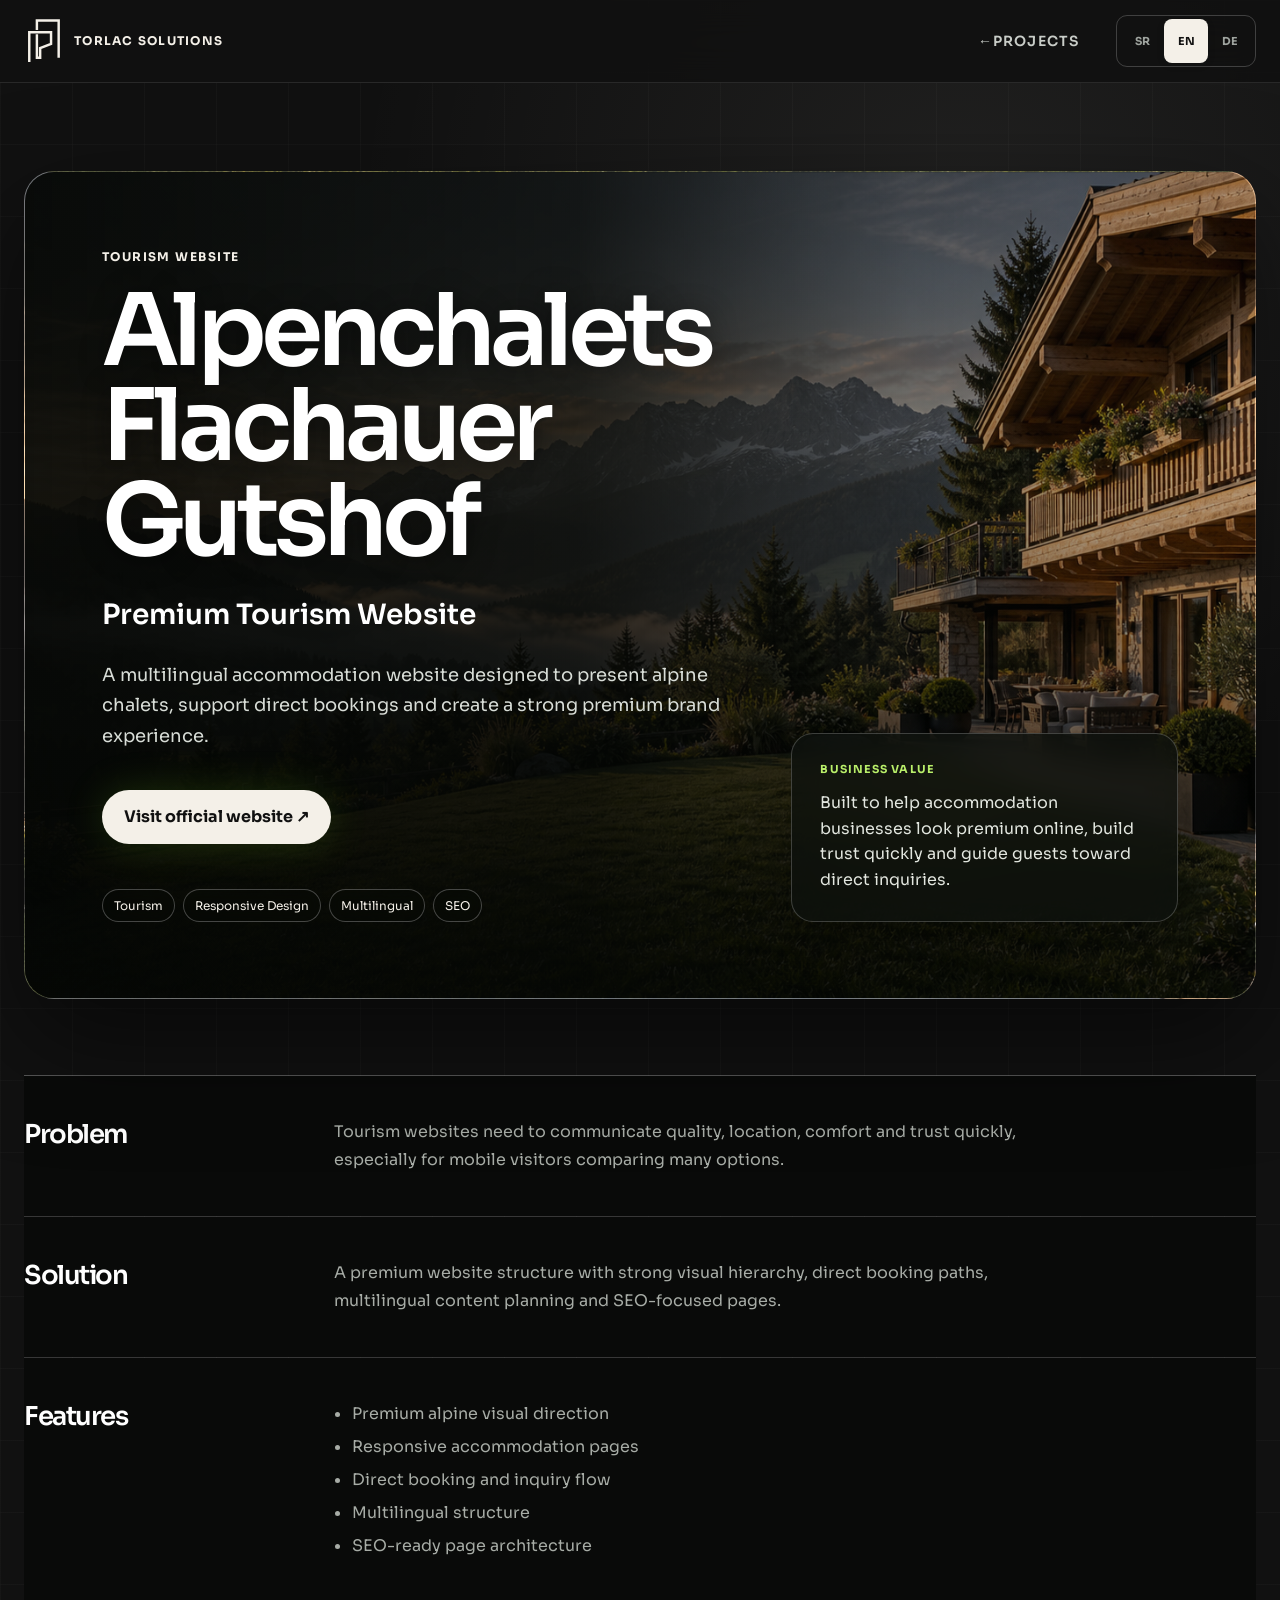
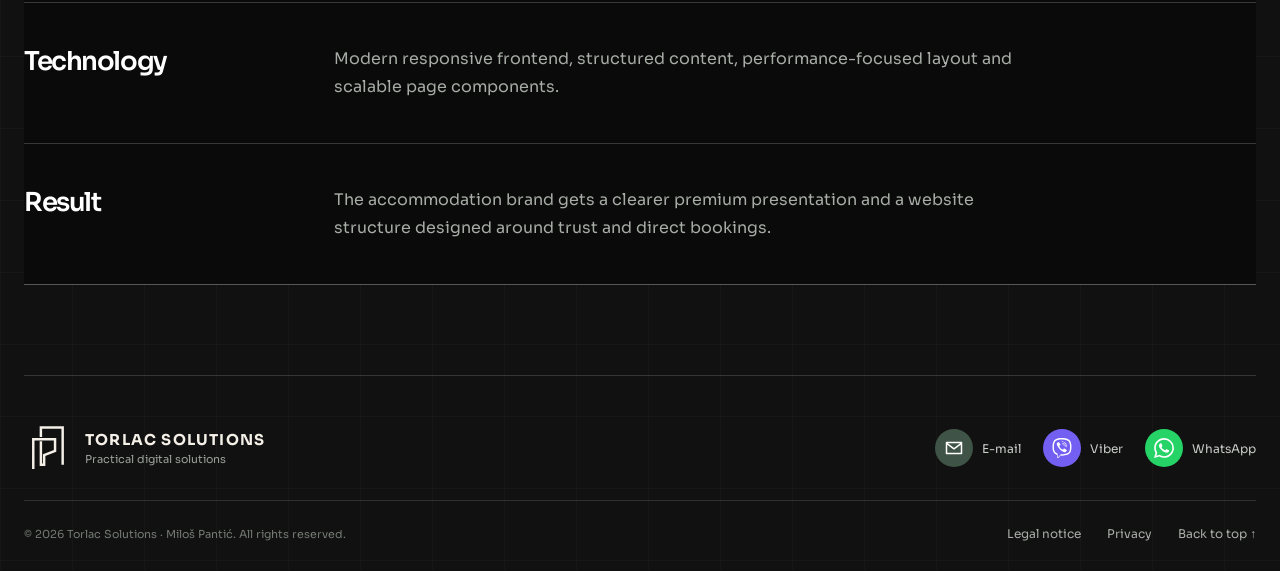
==== commit e1bcc1c0: "Fix translations, session intro, navigation and portfolio SEO" ====
--- a/alpenchalets-flachau.html
+++ b/alpenchalets-flachau.html
@@ -5,8 +5,8 @@
     <meta name="viewport" content="width=device-width, initial-scale=1">
     <title>Alpenchalets Flachauer Gutshof Case Study | Torlac Solutions</title>
     <link rel="icon" href="./public/logo/panta-portal-ivory.svg" type="image/svg+xml">
-    <link rel="stylesheet" href="./styles.css?v=portfolio-12">
-  </head>
+    <link rel="stylesheet" href="./styles.css?v=release-20260912-1">
+  <meta name="description" content="Explore the Alpenchalets Flachauer Gutshof website project: multilingual accommodation presentation, direct inquiries and responsive design."><link rel="canonical" href="https://pantanocode89.github.io/portfolio/alpenchalets-flachau.html"><meta property="og:type" content="website"><meta property="og:site_name" content="Torlac Solutions"><meta property="og:title" content="Alpenchalets Flachauer Gutshof Case Study | Torlac Solutions"><meta property="og:description" content="Explore the Alpenchalets Flachauer Gutshof website project: multilingual accommodation presentation, direct inquiries and responsive design."><meta property="og:url" content="https://pantanocode89.github.io/portfolio/alpenchalets-flachau.html"><meta property="og:image" content="https://pantanocode89.github.io/portfolio/public/projects/alpenchalets-flachauer-gutshof.png"><meta name="twitter:card" content="summary_large_image"><meta name="twitter:title" content="Alpenchalets Flachauer Gutshof Case Study | Torlac Solutions"><meta name="twitter:description" content="Explore the Alpenchalets Flachauer Gutshof website project: multilingual accommodation presentation, direct inquiries and responsive design."><meta name="twitter:image" content="https://pantanocode89.github.io/portfolio/public/projects/alpenchalets-flachauer-gutshof.png"><meta name="theme-color" content="#0b0d0b"></head>
   <body class="case-page case-alpenchalets">
     <header class="site-header">
       <a class="brand" href="./index.html">
@@ -25,7 +25,7 @@
           <h1>Alpenchalets Flachauer Gutshof</h1>
           <p class="role" data-i18n="ac.title">Premium Tourism Website</p>
           <p class="intro" data-i18n="ac.intro">A multilingual accommodation website designed to present alpine chalets, support direct bookings and create a strong premium brand experience.</p>
-          <div class="case-meta">
+          <a class="btn primary official-site" href="https://www.alpenchalets.at" target="_blank" rel="noopener noreferrer">Visit official website ↗</a><div class="case-meta">
             <span data-i18n="tag.tourism">Tourism</span><span data-i18n="tag.responsive">Responsive Design</span><span data-i18n="tag.multilingual">Multilingual</span><span>SEO</span>
           </div>
         </div>
@@ -47,6 +47,6 @@
       <div class="footer-contact" aria-label="Contact"><a href="mailto:miloshpanta@gmail.com" aria-label="Email Miloš Pantić"><span class="contact-icon"><img src="./public/icons/email.svg" alt=""></span><small>E-mail</small></a><a href="viber://chat?number=%2B38162460349" aria-label="Contact via Viber"><span class="contact-icon"><img src="./public/icons/viber.svg" alt=""></span><small>Viber</small></a><a href="https://wa.me/436677622191" aria-label="Contact via WhatsApp"><span class="contact-icon"><img src="./public/icons/whatsapp.svg" alt=""></span><small>WhatsApp</small></a></div>
       <div class="footer-legal"><small class="footer-copyright" data-i18n="footer.copyright">© 2026 Torlac Solutions · Miloš Pantić. All rights reserved.</small><span><a href="./impressum.html" data-i18n="footer.legal">Legal notice</a><a href="./datenschutz.html" data-i18n="footer.privacy">Privacy</a><a href="#top" data-i18n="footer.top">Back to top ↑</a></span></div>
     </footer>
-    <script src="./script.js?v=portfolio-5"></script>
-  </body>
+    <script src="./script.js?v=release-20260912-1"></script>
+  <script src="./back-to-top.js?v=release-20260912-1"></script><script src="./interface-i18n.js?v=release-20260912-1"></script></body>
 </html>
--- a/styles.css
+++ b/styles.css
@@ -114,13 +114,13 @@
 
 .footer-brand-head{display:flex!important;align-items:center!important;flex-direction:row!important;gap:13px!important}.footer-brand-head>img{width:48px;height:48px;object-fit:contain}.footer-brand-head>div{display:grid!important;gap:3px!important}.footer-brand-head span{color:#9ba19b!important;font-size:11px}.contact-footer .footer-brand>small{margin-top:10px;color:#6f756f;font-size:10px}
 
-.site-intro{position:fixed;inset:0;z-index:9999;display:grid;place-items:center;padding:24px;background:#060806;color:#f4f0e8;transition:opacity .65s ease,visibility .65s ease}.site-intro:before{position:absolute;inset:0;background:radial-gradient(circle at 50% 45%,rgba(185,239,106,.08),transparent 38%),repeating-linear-gradient(90deg,transparent 0 79px,rgba(185,239,106,.025) 80px),repeating-linear-gradient(0deg,transparent 0 79px,rgba(185,239,106,.025) 80px);content:""}.site-intro.is-leaving{visibility:hidden;opacity:0}.intro-terminal{position:relative;width:min(620px,100%);border:1px solid rgba(185,239,106,.18);border-radius:18px;background:rgba(11,14,11,.88);box-shadow:0 35px 100px rgba(0,0,0,.65),0 0 70px rgba(185,239,106,.05);overflow:hidden}.intro-terminal-bar{display:flex;align-items:center;gap:7px;padding:13px 16px;border-bottom:1px solid rgba(185,239,106,.12);background:#0d100d}.intro-terminal-bar>span{width:7px;height:7px;border-radius:50%;background:#303630}.intro-terminal-bar>span:last-of-type{background:#b9ef6a}.intro-terminal-bar small{margin-left:auto;color:#647064;font:10px Consolas,monospace}.intro-code{padding:38px 36px 32px;font:clamp(13px,2.3vw,16px)/1.9 Consolas,"Courier New",monospace}.intro-code p{width:0;margin:0;white-space:nowrap;overflow:hidden;animation:introType .7s steps(38,end) forwards}.intro-code p:nth-child(2){animation-delay:.72s}.intro-code p:nth-child(3){animation-delay:1.42s}.intro-code i{color:#8dbfef;font-style:normal}.intro-code b{color:#b9ef6a;font-weight:400}.intro-code em{color:#e6ce78;font-style:normal}.intro-signature{display:flex;align-items:center;gap:15px;padding:22px 36px;border-top:1px solid rgba(185,239,106,.12);opacity:0;transform:translateY(8px);animation:introReveal .5s 2.05s forwards}.intro-signature img{width:46px;height:46px}.intro-signature strong,.intro-signature small{display:block}.intro-signature strong{font:700 14px "Sora",sans-serif;letter-spacing:.12em}.intro-signature small{margin-top:5px;color:#8f978f;font-size:11px}@keyframes introType{to{width:100%}}@keyframes introReveal{to{opacity:1;transform:none}}@media(max-width:560px){.intro-code{padding:30px 20px;font-size:11px}.intro-signature{padding:20px}.intro-signature small{max-width:235px;line-height:1.45}}@media(prefers-reduced-motion:reduce){.site-intro{display:none}}
+.site-intro{position:fixed;inset:0;overflow:hidden;z-index:9999;display:grid;place-items:center;padding:24px;background:#060806;color:#f4f0e8;transition:opacity .65s ease,visibility .65s ease}.site-intro:before{position:absolute;inset:0;background:radial-gradient(circle at 50% 45%,rgba(185,239,106,.08),transparent 38%),repeating-linear-gradient(90deg,transparent 0 79px,rgba(185,239,106,.025) 80px),repeating-linear-gradient(0deg,transparent 0 79px,rgba(185,239,106,.025) 80px);content:""}.site-intro.is-leaving{visibility:hidden;opacity:0}.intro-terminal{position:relative;width:min(620px,100%);border:1px solid rgba(185,239,106,.18);border-radius:18px;background:rgba(11,14,11,.88);box-shadow:0 35px 100px rgba(0,0,0,.65),0 0 70px rgba(185,239,106,.05);overflow:hidden}.intro-terminal-bar{display:flex;align-items:center;gap:7px;padding:13px 16px;border-bottom:1px solid rgba(185,239,106,.12);background:#0d100d}.intro-terminal-bar>span{width:7px;height:7px;border-radius:50%;background:#303630}.intro-terminal-bar>span:last-of-type{background:#b9ef6a}.intro-terminal-bar small{margin-left:auto;color:#647064;font:10px Consolas,monospace}.intro-code{padding:38px 36px 32px;font:clamp(13px,2.3vw,16px)/1.9 Consolas,"Courier New",monospace}.intro-code p{width:0;margin:0;white-space:nowrap;overflow:hidden;animation:introType .7s steps(38,end) forwards}.intro-code p:nth-child(2){animation-delay:.72s}.intro-code p:nth-child(3){animation-delay:1.42s}.intro-code i{color:#8dbfef;font-style:normal}.intro-code b{color:#b9ef6a;font-weight:400}.intro-code em{color:#e6ce78;font-style:normal}.intro-signature{display:flex;align-items:center;gap:15px;padding:22px 36px;border-top:1px solid rgba(185,239,106,.12);opacity:0;transform:translateY(8px);animation:introReveal .5s 2.05s forwards}.intro-signature img{width:46px;height:46px}.intro-signature strong,.intro-signature small{display:block}.intro-signature strong{font:700 14px "Sora",sans-serif;letter-spacing:.12em}.intro-signature small{margin-top:5px;color:#8f978f;font-size:11px}@keyframes introType{to{width:100%}}@keyframes introReveal{to{opacity:1;transform:none}}@media(max-width:560px){.intro-code{padding:30px 20px;font-size:11px}.intro-signature{padding:20px}.intro-signature small{max-width:235px;line-height:1.45}}
 .intro-orb{position:absolute;border-radius:50%;filter:blur(18px);opacity:.22;animation:introFloat 5s ease-in-out infinite}.intro-orb-one{top:12%;left:14%;width:250px;height:250px;background:radial-gradient(circle,#b9ef6a,transparent 68%)}.intro-orb-two{right:11%;bottom:8%;width:320px;height:320px;background:radial-gradient(circle,#3d7a30,transparent 68%);animation-delay:-2.2s}.intro-code-rain{position:absolute;inset:7% 0 auto;color:#b9ef6a;font:11px/1.8 Consolas,monospace;letter-spacing:.35em;white-space:nowrap;opacity:.08;animation:introDrift 12s linear infinite}.intro-terminal:after{position:absolute;inset:0;pointer-events:none;background:linear-gradient(110deg,transparent 38%,rgba(185,239,106,.055) 49%,transparent 60%);transform:translateX(-100%);animation:introShine 2.8s 1}.intro-terminal{backdrop-filter:blur(18px)}@keyframes introFloat{50%{transform:translate3d(25px,-18px,0) scale(1.08)}}@keyframes introDrift{to{transform:translateX(-18%)}}@keyframes introShine{to{transform:translateX(100%)}}
 
 #services .clarity-heading>p{position:relative;max-width:430px;padding:24px 24px 24px 60px;border:1px solid rgba(185,239,106,.25);border-radius:17px;background:linear-gradient(135deg,rgba(185,239,106,.09),rgba(185,239,106,.025) 65%);box-shadow:inset 0 1px 0 rgba(255,255,255,.04),0 18px 48px rgba(0,0,0,.18);color:#d8ddd7;font-size:16px;line-height:1.7}#services .clarity-heading>p:before{position:absolute;top:24px;left:20px;display:grid;width:25px;height:25px;place-items:center;border:1px solid rgba(185,239,106,.5);border-radius:50%;background:rgba(185,239,106,.1);color:#b9ef6a;content:"✦";font-size:11px;box-shadow:0 0 22px rgba(185,239,106,.16)}#services .clarity-heading>p:after{position:absolute;right:18px;bottom:-1px;left:60px;height:1px;background:linear-gradient(90deg,#b9ef6a,transparent);content:"";opacity:.65}
 @media(max-width:680px){#services .clarity-heading>p{max-width:none;padding:21px 20px 21px 54px;font-size:15px}#services .clarity-heading>p:before{top:21px;left:17px}}
 
-.intro-sequence{position:relative;width:min(620px,100%)}.intro-logo-stage{display:flex;height:105px;align-items:center;justify-content:center;flex-direction:column;gap:10px;opacity:0;animation:introLogoStage 1.45s ease forwards}.intro-logo-stage img{width:68px;height:68px;filter:drop-shadow(0 0 28px rgba(185,239,106,.18))}.intro-logo-stage strong{font:700 12px "Sora",sans-serif;letter-spacing:.2em}.intro-sequence .intro-terminal{width:100%;opacity:0;transform:translateY(16px) scale(.985);animation:introTerminalIn .55s 1.18s ease forwards}.intro-sequence .intro-code p{animation-delay:1.55s}.intro-sequence .intro-code p:nth-child(2){animation-delay:2.22s}.intro-sequence .intro-code p:nth-child(3){animation-delay:2.89s}.intro-sequence .intro-signature{justify-content:center;text-align:center;animation-delay:3.48s}@keyframes introLogoStage{0%{opacity:0;transform:scale(.86)}30%,70%{opacity:1;transform:scale(1)}100%{opacity:.72;transform:translateY(-3px) scale(.86)}}@keyframes introTerminalIn{to{opacity:1;transform:none}}@media(max-width:560px){.intro-logo-stage{height:92px}.intro-logo-stage img{width:56px;height:56px}}
+.intro-sequence{position:relative;width:min(620px,100%)}.intro-logo-stage{display:flex;height:105px;align-items:center;justify-content:center;flex-direction:column;gap:10px;opacity:0;animation:introLogoStage 1.45s ease forwards}.intro-logo-stage img{width:68px;height:68px;filter:drop-shadow(0 0 28px rgba(185,239,106,.18))}.intro-logo-stage strong{font:700 12px "Sora",sans-serif;letter-spacing:.2em}.intro-sequence .intro-terminal{width:100%;opacity:0;transform:translateY(16px) scale(.985);animation:introTerminalIn .55s 1.18s ease forwards}.intro-sequence .intro-code p{animation-delay:1.55s}.intro-sequence .intro-code p:nth-child(2){animation-delay:2.22s}.intro-sequence .intro-code p:nth-child(3){animation-delay:2.89s}.intro-sequence .intro-signature{justify-content:center;text-align:center;animation-delay:3.48s}@keyframes introLogoStage{0%{opacity:1;transform:scale(.86)}30%,70%{opacity:1;transform:scale(1)}100%{opacity:.72;transform:translateY(-3px) scale(.86)}}@keyframes introTerminalIn{to{opacity:1;transform:none}}@media(max-width:560px){.intro-logo-stage{height:92px}.intro-logo-stage img{width:56px;height:56px}}
 
 .farm-focus{position:relative;display:grid;grid-template-columns:1.08fr .92fr;gap:70px;align-items:center;margin:35px 0 90px;padding:70px;border:1px solid rgba(185,239,106,.2);border-radius:30px;background:radial-gradient(circle at 85% 20%,rgba(185,239,106,.1),transparent 30%),linear-gradient(135deg,#101410,#090b09);overflow:hidden}.farm-focus:before{position:absolute;inset:0;background:repeating-linear-gradient(90deg,transparent 0 89px,rgba(185,239,106,.025) 90px);content:"";pointer-events:none}.farm-focus-copy,.farm-focus-dashboard{position:relative}.farm-focus .eyebrow{color:#b9ef6a}.farm-focus h2{max-width:690px;margin:0;font:500 clamp(42px,5vw,68px)/1 "Sora",sans-serif;letter-spacing:-.05em}.farm-focus-lead{max-width:650px;margin:25px 0;color:#aeb4ad;font-size:17px;line-height:1.7}.farm-focus-points{display:grid;grid-template-columns:1fr 1fr;gap:11px 20px;margin:28px 0}.farm-focus-points span{padding:12px 0;border-bottom:1px solid rgba(255,255,255,.09);color:#d5d9d4;font-size:13px}.farm-focus-points span:before{margin-right:9px;color:#b9ef6a;content:"+"}.farm-focus .project-link{color:#b9ef6a;border-color:#b9ef6a}.farm-focus-dashboard{padding:28px;border:1px solid rgba(255,255,255,.12);border-radius:22px;background:rgba(20,25,20,.82);box-shadow:0 35px 80px rgba(0,0,0,.38);transform:rotate(1deg)}.focus-top,.focus-status{display:flex;align-items:center;justify-content:space-between}.focus-top small{color:#b9ef6a;letter-spacing:.12em}.focus-top b{color:#808880;font-size:11px}.focus-metric{display:grid;grid-template-columns:1fr 1fr;gap:12px;margin-top:28px}.focus-metric span{padding:18px;border-radius:14px;background:rgba(255,255,255,.055)}.focus-metric small,.focus-metric strong{display:block}.focus-metric small{color:#8e968e}.focus-metric strong{margin-top:8px;font:600 30px "Sora"}.focus-chart{display:flex;height:160px;align-items:end;gap:10px;margin:20px 0;padding:18px 10px 0;border-bottom:1px solid rgba(255,255,255,.12)}.focus-chart i{flex:1;height:var(--h);border-radius:6px 6px 0 0;background:linear-gradient(#b9ef6a,#3f6831)}.focus-status{font-size:12px}.focus-status span{color:#aeb4ad}.focus-status i{display:inline-block;width:7px;height:7px;margin-right:7px;border-radius:50%;background:#b9ef6a;box-shadow:0 0 12px #b9ef6a}.focus-status b{color:#b9ef6a;font-size:17px}@media(max-width:900px){.farm-focus{grid-template-columns:1fr;padding:48px}.farm-focus-dashboard{transform:none}}@media(max-width:580px){.farm-focus{gap:42px;margin-bottom:70px;padding:36px 20px}.farm-focus-points,.focus-metric{grid-template-columns:1fr}.focus-chart{height:120px}.farm-focus h2{font-size:40px}}
 
@@ -167,7 +167,7 @@
 .case-grouporder .case-hero{background-image:url('./public/projects/grouporder-header-premium.png')}.case-alpenchalets .case-hero{background-image:url('./public/projects/alpenchalets-header-premium.png')}.case-agriculture .case-hero{background-image:url('./public/projects/agriculture-software-background.png')}.case-hospitality .case-hero{background-image:url('./public/projects/hospitality-operations-background.png')}
 @media(max-width:820px){.case-page .case-hero{min-height:610px;margin-top:24px;padding:42px 30px}.case-page .case-hero:before{background:linear-gradient(90deg,rgba(4,6,4,.94),rgba(4,6,4,.66)),linear-gradient(0deg,rgba(4,6,4,.84),transparent)}.case-page .case-panel{margin-top:28px}}
 @media(max-width:560px){.case-page .case-hero{min-height:680px;padding:34px 22px;border-radius:20px}.case-page .case-hero h1{font-size:clamp(38px,12vw,54px)}.case-page .case-meta{gap:7px}.case-page .case-meta span{font-size:9px}}
-.skip-site-intro .site-intro{display:none!important}
+
 
 /* Soft premium colour rhythm and unified wordmark */
 .brand>span{display:block!important}.brand>span strong{display:block!important;color:#f4f0e8;font:700 12px/1 "Sora",sans-serif!important;letter-spacing:.105em!important;white-space:nowrap}.brand>span small{display:none!important}.footer-brand-head strong,.intro-logo-stage strong,.intro-signature strong,.builder-brand strong{font-family:"Sora",sans-serif!important;font-style:normal;letter-spacing:.09em}
@@ -181,3 +181,26 @@
 .clarity-section{border-top-color:rgba(255,255,255,.075)}.capability-grid,.process-grid,.why-points,.result-project,.lab-shell{box-shadow:0 28px 80px rgba(0,0,0,.18)}
 .hospitality-focus{border:1px solid rgba(159,185,148,.16);border-radius:28px;box-shadow:0 34px 90px rgba(0,0,0,.28);overflow:hidden}.clarity-contact{box-shadow:0 36px 100px rgba(113,159,62,.18)}
 @media(max-width:720px){.brand>span strong{font-size:10px!important;letter-spacing:.07em!important}.clarity-home main>section:after{inset-inline:calc(50% - 50vw)}}
+
+/* Floating back-to-top control */
+.back-to-top-button{position:fixed;right:clamp(16px,2.2vw,32px);bottom:clamp(16px,2.2vw,32px);z-index:950;display:grid;width:50px;height:50px;place-items:center;border:1px solid rgba(185,239,106,.42);border-radius:12px;background:rgba(13,17,13,.82);color:#b9ef6a;box-shadow:0 16px 45px rgba(0,0,0,.4),inset 0 1px rgba(255,255,255,.08);font:500 24px/1 "Sora",sans-serif;cursor:pointer;opacity:0;pointer-events:none;transform:translateY(14px) scale(.92);backdrop-filter:blur(14px);transition:opacity .22s,transform .22s,background .22s,border-color .22s}.back-to-top-button.is-visible{opacity:1;pointer-events:auto;transform:translateY(0) scale(1)}.back-to-top-button:hover{border-color:#b9ef6a;background:#b9ef6a;color:#0b0d0a;transform:translateY(-3px)}.back-to-top-button:focus-visible{outline:2px solid #f4f0e8;outline-offset:4px}@media(max-width:560px){.back-to-top-button{right:14px;bottom:14px;width:46px;height:46px;font-size:21px}}
+@media(prefers-reduced-motion:reduce){.back-to-top-button{transition:none}}
+
+/* Keep the complete dashboard visible on small screens. */
+@media(max-width:900px){
+  .result-visual.grouporder-real-preview{min-height:0;height:auto;align-self:start}
+  .grouporder-project-image{height:auto;min-height:0;object-fit:contain}
+}
+/* Show the opening logo without animation when reduced motion is preferred. */
+@media(prefers-reduced-motion:reduce){
+  .site-intro{transition:none}
+  .site-intro *, .site-intro *::after{animation:none!important}
+  .intro-logo-stage,.intro-sequence .intro-terminal,.intro-signature{opacity:1;transform:none}
+  .intro-code p{width:100%}
+}.skip-site-intro .site-intro{display:none!important}
+
+.intro-logo-stage{opacity:1}.intro-logo-stage img{flex-shrink:0}.back-to-top-button{visibility:hidden;border-radius:12px}.back-to-top-button.is-visible{visibility:visible}
+/* Responsive and keyboard-accessible controls. */
+html{overflow-x:clip}.intro-active{overflow:hidden}.intro-sequence{min-width:0}.intro-code{overflow-wrap:anywhere}.language-switch button,.menu-toggle{min-width:44px;min-height:44px}.official-site{margin:20px 0;white-space:normal}.result-project,.result-copy,.case-hero>div{min-width:0}img{max-width:100%}.nav-links a{min-height:44px;display:inline-flex;align-items:center}a:focus-visible,button:focus-visible{outline:2px solid #b9ef6a;outline-offset:4px}@media(max-width:680px){.case-page .site-header{flex-wrap:wrap}.case-page .case-hero h1{font-size:clamp(34px,10vw,56px);overflow-wrap:anywhere}.case-main .case-hero{padding-top:45px}.result-copy{padding:28px 20px}.portfolio-lightbox{padding:12px}.intro-code{padding:22px 14px;font-size:10px}.site-header{max-width:calc(100% - 24px)}}
+@media(max-width:680px){.case-page .site-header .nav-links{display:flex;position:static;width:auto;order:3;flex-basis:100%;padding:0;background:transparent;border:0}.case-page .site-header .nav-links a{font-size:12px}.site-header .language-switch{flex-shrink:0}}
+@media(max-width:680px){.intro-sequence .intro-terminal{animation-delay:.8s}.intro-sequence .intro-code p{animation-delay:.95s}.intro-sequence .intro-code p:nth-child(2){animation-delay:1.55s}.intro-sequence .intro-code p:nth-child(3){animation-delay:2.15s}.intro-sequence .intro-signature{animation-delay:2.7s}}
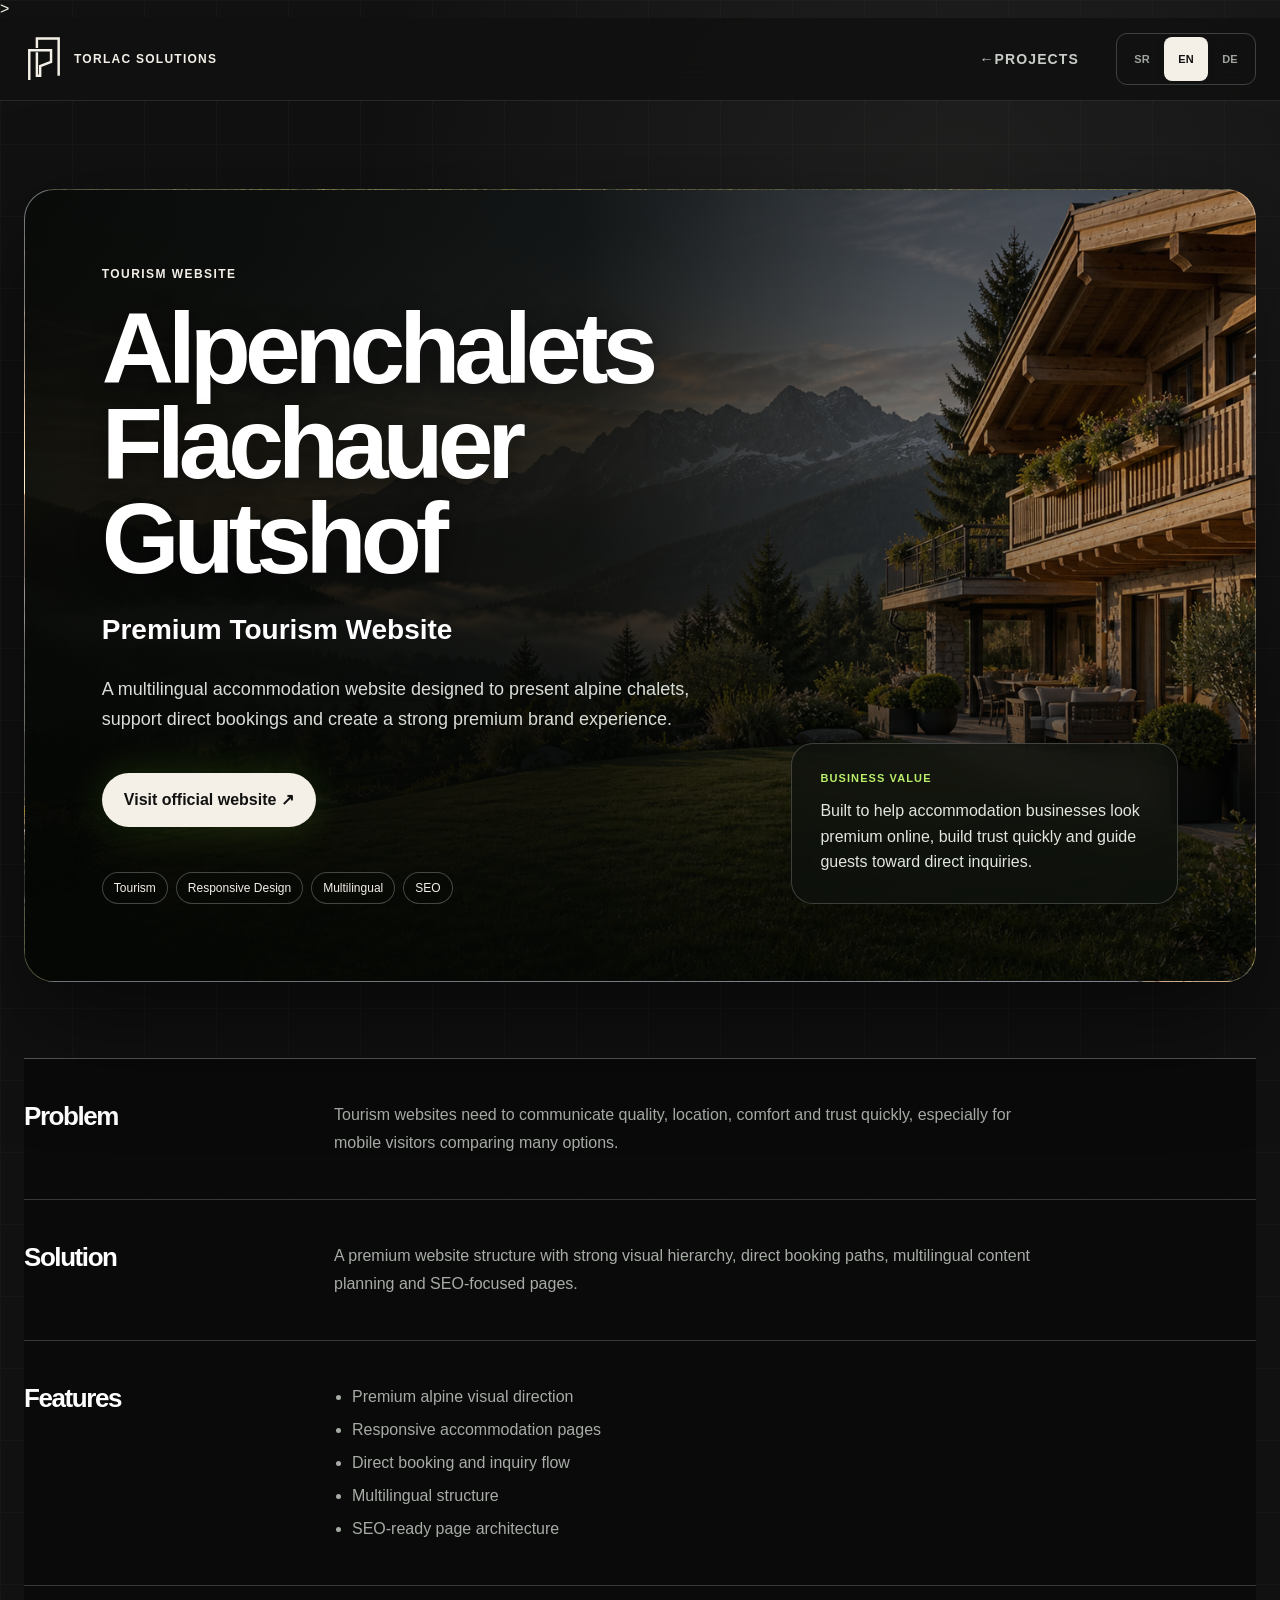
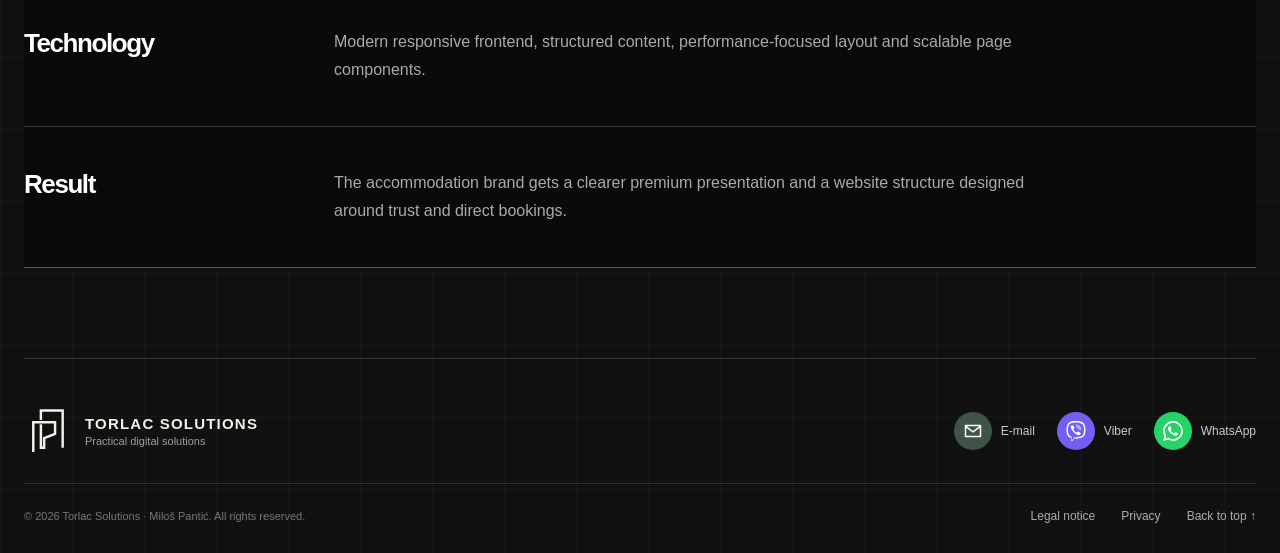
==== commit d5647108: "Portofolio Headers without dots" ====
--- a/alpenchalets-flachau.html
+++ b/alpenchalets-flachau.html
@@ -4,13 +4,13 @@
     <meta charset="utf-8">
     <meta name="viewport" content="width=device-width, initial-scale=1">
     <title>Alpenchalets Flachauer Gutshof Case Study | Torlac Solutions</title>
-    <link rel="icon" href="./public/logo/panta-portal-ivory.svg" type="image/svg+xml">
-    <link rel="stylesheet" href="./styles.css?v=release-20260912-1">
-  <meta name="description" content="Explore the Alpenchalets Flachauer Gutshof website project: multilingual accommodation presentation, direct inquiries and responsive design."><link rel="canonical" href="https://pantanocode89.github.io/portfolio/alpenchalets-flachau.html"><meta property="og:type" content="website"><meta property="og:site_name" content="Torlac Solutions"><meta property="og:title" content="Alpenchalets Flachauer Gutshof Case Study | Torlac Solutions"><meta property="og:description" content="Explore the Alpenchalets Flachauer Gutshof website project: multilingual accommodation presentation, direct inquiries and responsive design."><meta property="og:url" content="https://pantanocode89.github.io/portfolio/alpenchalets-flachau.html"><meta property="og:image" content="https://pantanocode89.github.io/portfolio/public/projects/alpenchalets-flachauer-gutshof.png"><meta name="twitter:card" content="summary_large_image"><meta name="twitter:title" content="Alpenchalets Flachauer Gutshof Case Study | Torlac Solutions"><meta name="twitter:description" content="Explore the Alpenchalets Flachauer Gutshof website project: multilingual accommodation presentation, direct inquiries and responsive design."><meta name="twitter:image" content="https://pantanocode89.github.io/portfolio/public/projects/alpenchalets-flachauer-gutshof.png"><meta name="theme-color" content="#0b0d0b"></head>
+    <link rel="icon" href="./public/logo/torlac-solutions-logo.svg" type="image/svg+xml">
+    <link rel="stylesheet" href="./styles.css?v=release-20260912-2">
+  <meta name="description" content="Explore the Alpenchalets Flachauer Gutshof website project: multilingual accommodation presentation, direct inquiries and responsive design."><link rel="canonical" href="https://torlacsolutions.com/alpenchalets-flachau.html"<link rel="alternate" hreflang="x-default" href="https://torlacsolutions.com/alpenchalets-flachau.html"><link rel="alternate" hreflang="sr" href="https://torlacsolutions.com/alpenchalets-flachau.html"><link rel="alternate" hreflang="en" href="https://torlacsolutions.com/alpenchalets-flachau.html"><link rel="alternate" hreflang="de" href="https://torlacsolutions.com/alpenchalets-flachau.html">><meta property="og:type" content="website"><meta property="og:site_name" content="Torlac Solutions"><meta property="og:title" content="Alpenchalets Flachauer Gutshof Case Study | Torlac Solutions"><meta property="og:description" content="Explore the Alpenchalets Flachauer Gutshof website project: multilingual accommodation presentation, direct inquiries and responsive design."><meta property="og:url" content="https://torlacsolutions.com/alpenchalets-flachau.html"><meta property="og:image" content="https://torlacsolutions.com/public/projects/alpenchalets-flachauer-gutshof.png"><meta name="twitter:card" content="summary_large_image"><meta name="twitter:title" content="Alpenchalets Flachauer Gutshof Case Study | Torlac Solutions"><meta name="twitter:description" content="Explore the Alpenchalets Flachauer Gutshof website project: multilingual accommodation presentation, direct inquiries and responsive design."><meta name="twitter:image" content="https://torlacsolutions.com/public/projects/alpenchalets-flachauer-gutshof.png"><meta name="theme-color" content="#0b0d0b"><meta name="robots" content="index,follow"><meta name="author" content="Miloš Pantić"><link rel="apple-touch-icon" href="./public/logo/apple-touch-icon.png"><link rel="manifest" href="./site.webmanifest"></head>
   <body class="case-page case-alpenchalets">
     <header class="site-header">
       <a class="brand" href="./index.html">
-        <img src="./public/logo/panta-portal-ivory.svg" alt="" class="brand-logo">
+        <img src="./public/logo/torlac-solutions-logo.svg" alt="" class="brand-logo">
         <span><strong>TORLAC SOLUTIONS</strong></span>
       </a>
       <nav class="nav-links" aria-label="Case navigation">
@@ -43,10 +43,10 @@
       </section>
     </main>
     <footer class="site-footer contact-footer">
-      <div class="footer-brand"><div class="footer-brand-head"><img src="./public/logo/panta-portal-ivory.svg" alt="Torlac Solutions logo"><div><strong>TORLAC SOLUTIONS</strong><span data-i18n="footer.tagline">Practical digital solutions</span></div></div></div>
-      <div class="footer-contact" aria-label="Contact"><a href="mailto:miloshpanta@gmail.com" aria-label="Email Miloš Pantić"><span class="contact-icon"><img src="./public/icons/email.svg" alt=""></span><small>E-mail</small></a><a href="viber://chat?number=%2B38162460349" aria-label="Contact via Viber"><span class="contact-icon"><img src="./public/icons/viber.svg" alt=""></span><small>Viber</small></a><a href="https://wa.me/436677622191" aria-label="Contact via WhatsApp"><span class="contact-icon"><img src="./public/icons/whatsapp.svg" alt=""></span><small>WhatsApp</small></a></div>
+      <div class="footer-brand"><div class="footer-brand-head"><img src="./public/logo/torlac-solutions-logo.svg" alt="Torlac Solutions logo"><div><strong>TORLAC SOLUTIONS</strong><span data-i18n="footer.tagline">Practical digital solutions</span></div></div></div>
+      <div class="footer-contact" aria-label="Contact"><a href="mailto:info@torlacsolutions.com" aria-label="Email Miloš Pantić"><span class="contact-icon"><img src="./public/icons/email.svg" alt=""></span><small>E-mail</small></a><a href="viber://chat?number=%2B38162460349" aria-label="Contact via Viber"><span class="contact-icon"><img src="./public/icons/viber.svg" alt=""></span><small>Viber</small></a><a href="https://wa.me/436677622191" aria-label="Contact via WhatsApp"><span class="contact-icon"><img src="./public/icons/whatsapp.svg" alt=""></span><small>WhatsApp</small></a></div>
       <div class="footer-legal"><small class="footer-copyright" data-i18n="footer.copyright">© 2026 Torlac Solutions · Miloš Pantić. All rights reserved.</small><span><a href="./impressum.html" data-i18n="footer.legal">Legal notice</a><a href="./datenschutz.html" data-i18n="footer.privacy">Privacy</a><a href="#top" data-i18n="footer.top">Back to top ↑</a></span></div>
     </footer>
-    <script src="./script.js?v=release-20260912-1"></script>
-  <script src="./back-to-top.js?v=release-20260912-1"></script><script src="./interface-i18n.js?v=release-20260912-1"></script></body>
+    <script src="./script.js?v=release-20260912-2"></script>
+  <script src="./back-to-top.js?v=release-20260912-2"></script><script src="./interface-i18n.js?v=release-20260912-2"></script></body>
 </html>
--- a/styles.css
+++ b/styles.css
@@ -1,14 +1,12 @@
-@import url('https://fonts.googleapis.com/css2?family=Sora:wght@400;500;600;700&display=swap');
-
 :root{--paper:#f4f0e8;--ink:#18231f;--forest:#173c32;--green:#2d604e;--lime:#c9e265;--sand:#ded6c6;--white:#fff;--muted:#65716b;--line:rgba(24,35,31,.14);--radius:24px;--shadow:0 30px 80px rgba(19,42,34,.13)}
-*{box-sizing:border-box}html{scroll-behavior:smooth}body{margin:0;min-width:320px;background:var(--paper);color:var(--ink);font-family:"Sora",sans-serif}a{color:inherit;text-decoration:none}img{display:block;max-width:100%}button{font:inherit}.site-header,main,.site-footer{width:min(1240px,calc(100% - 48px));margin-inline:auto}
+*{box-sizing:border-box}html{scroll-behavior:smooth}body{margin:0;min-width:320px;background:var(--paper);color:var(--ink);font-family:"Sora","Segoe UI",Arial,sans-serif}a{color:inherit;text-decoration:none}img{display:block;max-width:100%}button{font:inherit}.site-header,main,.site-footer{width:min(1240px,calc(100% - 48px));margin-inline:auto}
 .site-header{position:sticky;top:14px;z-index:30;display:flex;align-items:center;gap:24px;margin-top:14px;padding:11px 14px;border:1px solid rgba(255,255,255,.7);border-radius:18px;background:rgba(244,240,232,.88);box-shadow:0 12px 36px rgba(20,37,30,.08);backdrop-filter:blur(18px)}
-.brand{display:flex;align-items:center;gap:10px;margin-right:auto}.brand-logo{width:42px;height:42px;object-fit:contain}.brand strong,.brand small{display:block}.brand strong{font:700 14px/1.2 "Sora",sans-serif}.brand small{margin-top:2px;color:var(--muted);font-size:11px}.nav-links{display:flex;align-items:center;gap:4px}.nav-links a{padding:10px 13px;border-radius:11px;color:#45514c;font-size:14px;font-weight:600}.nav-links a:hover{background:rgba(23,60,50,.07);color:var(--forest)}.nav-links .nav-cta{background:var(--forest);color:var(--white)}.language-switch{display:flex;padding:3px;border:1px solid var(--line);border-radius:11px}.language-switch button{padding:7px 8px;border:0;border-radius:8px;background:none;color:var(--muted);cursor:pointer;font-size:11px;font-weight:700}.language-switch button.is-active{background:var(--white);color:var(--forest);box-shadow:0 2px 8px rgba(20,37,30,.09)}.menu-toggle{display:none;border:0;background:none;color:var(--forest);font-weight:700}
-.section{padding:110px 0}.hero{display:grid;grid-template-columns:1.08fr .92fr;gap:70px;min-height:760px;align-items:center}.eyebrow{margin:0 0 20px;color:var(--green);font-size:12px;font-weight:700;letter-spacing:.12em;text-transform:uppercase}.hero h1,h2{font:600 clamp(48px,7vw,88px)/.98 "Sora",sans-serif;letter-spacing:-.055em}.hero h1{max-width:760px;margin:0 0 26px}.hero .intro{max-width:660px;margin:0;color:var(--muted);font-size:20px;line-height:1.6}.hero-actions{display:flex;flex-wrap:wrap;align-items:center;gap:18px;margin-top:36px}.btn{display:inline-flex;min-height:54px;align-items:center;justify-content:center;gap:28px;padding:0 22px;border-radius:14px;font-weight:700}.btn.primary{background:var(--forest);color:white;box-shadow:0 12px 30px rgba(23,60,50,.2)}.btn.text-btn{padding-inline:4px;color:var(--forest)}.btn:hover,.project-link:hover{transform:translateY(-2px)}.hero-trust{display:flex;flex-wrap:wrap;gap:10px;margin-top:54px}.hero-trust span{padding:8px 12px;border:1px solid var(--line);border-radius:99px;color:var(--muted);font-size:12px}
-.hero-visual{position:relative;min-height:590px;padding:28px;border-radius:32px;background:var(--forest);box-shadow:var(--shadow);color:white;overflow:hidden;transform:rotate(1.5deg)}.hero-visual:before{position:absolute;right:-140px;top:-170px;width:420px;height:420px;border-radius:50%;background:var(--lime);content:"";opacity:.12}.visual-top{display:flex;justify-content:space-between;padding-bottom:26px;border-bottom:1px solid rgba(255,255,255,.14);font-size:10px;letter-spacing:.13em}.visual-top span:last-child{color:var(--lime)}.visual-heading{padding:42px 0 30px}.visual-heading small,.visual-heading strong{display:block}.visual-heading small{color:#aebeb7}.visual-heading strong{margin:8px 0;font:600 29px "Sora"}.visual-heading p{margin:0;color:#aebeb7}.metric-row{display:grid;grid-template-columns:1fr 1fr;gap:12px}.metric-row div{position:relative;padding:20px;border:1px solid rgba(255,255,255,.12);border-radius:18px;background:rgba(255,255,255,.05)}.metric-row small,.metric-row strong{display:block}.metric-row small{color:#aebeb7}.metric-row strong{margin-top:10px;font:600 32px "Sora"}.metric-row em{position:absolute;right:18px;bottom:24px;color:var(--lime);font-size:12px;font-style:normal}.visual-chart{display:flex;height:118px;align-items:end;gap:9px;margin:22px 0;padding:20px 20px 0;border-radius:18px;background:rgba(255,255,255,.04)}.visual-chart span{flex:1;height:var(--h);border-radius:5px 5px 0 0;background:linear-gradient(var(--lime),#5c806c)}.visual-note{display:flex;align-items:center;gap:13px;padding:14px;border-radius:15px;background:white;color:var(--ink)}.visual-note i{width:34px;height:34px;border-radius:10px;background:var(--lime)}.visual-note strong,.visual-note small{display:block}.visual-note strong{font-size:13px}.visual-note small{margin-top:3px;color:var(--muted);font-size:11px}
-.section-heading{display:grid;grid-template-columns:1.5fr .5fr;gap:60px;align-items:end;margin-bottom:50px}.section-heading h2{max-width:780px;margin:0;font-size:clamp(42px,5vw,68px)}.section-heading>p{max-width:380px;margin:0;color:var(--muted);line-height:1.65}.featured-project{display:grid;grid-template-columns:1.12fr .88fr;min-height:610px;border-radius:32px;background:#e6dfd2;overflow:hidden}.project-preview{position:relative;overflow:hidden}.featured-project .project-preview{margin:28px 0 28px 28px;border-radius:22px}.restaurant-preview{padding:22px;background:#b9cbbf}.browser-bar{display:flex;align-items:center;gap:6px;padding:12px 14px;border-radius:12px 12px 0 0;background:#f7f7f4}.browser-bar>span{width:7px;height:7px;border-radius:50%;background:#bcc4bf}.browser-bar small{margin-left:auto;color:#718078}.app-shell{display:grid;grid-template-columns:58px 1fr;min-height:435px;background:white}.app-shell aside{display:flex;align-items:center;flex-direction:column;gap:20px;padding:20px 10px;background:#173c32;color:white}.app-shell aside b{display:grid;width:28px;height:28px;place-items:center;border-radius:8px;background:var(--lime);color:var(--forest);font-size:10px}.app-shell aside i{width:18px;height:4px;border-radius:4px;background:rgba(255,255,255,.23)}.app-content{padding:40px}.app-content small{color:var(--green);font-weight:700;letter-spacing:.1em}.app-content h3{margin:8px 0 25px;font:600 34px "Sora"}.app-stats{display:grid;grid-template-columns:repeat(3,1fr);gap:10px}.app-stats span{padding:16px;border-radius:12px;background:#f1f3ee;color:var(--muted);font-size:11px}.app-stats b{display:block;margin-bottom:4px;color:var(--ink);font-size:22px}.app-list{margin-top:24px}.app-list i{display:block;height:46px;margin-top:8px;border-radius:10px;background:#f3f1eb}.project-info{display:flex;align-items:flex-start;justify-content:center;flex-direction:column;padding:48px}.project-type{margin:0 0 14px;color:var(--green);font-size:11px;font-weight:700;letter-spacing:.1em;text-transform:uppercase}.project-info h3{margin:0 0 18px;font:600 36px/1.1 "Sora"}.project-info>p:not(.project-type){margin:0;color:var(--muted);font-size:17px;line-height:1.65}.outcomes{display:grid;gap:11px;margin:25px 0;padding:0;list-style:none}.outcomes li{font-size:14px}.outcomes li:before{margin-right:10px;color:var(--green);content:"✓"}.project-link{display:inline-flex;align-items:center;gap:15px;margin-top:28px;border-bottom:1px solid var(--ink);padding-bottom:5px;font-weight:700;transition:.2s}.project-pair{display:grid;grid-template-columns:1fr 1fr;gap:22px;margin-top:22px}.project-card{border-radius:28px;background:white;overflow:hidden}.project-card .project-preview{height:390px}.project-card .project-info{padding:36px}.chalet-preview{padding:28px;background:#d6d8cf}.chalet-nav{position:relative;z-index:2;display:flex;justify-content:space-between;font:700 11px "Sora"}.chalet-nav span{padding:7px 10px;border-radius:99px;background:var(--forest);color:white}.mountains i{position:absolute;bottom:-40px;width:420px;height:310px;transform:rotate(45deg);background:#7e9389}.mountains i:nth-child(1){left:-100px}.mountains i:nth-child(2){left:180px;bottom:-110px;background:#536f64}.mountains i:nth-child(3){right:-180px;bottom:-80px;background:#b5c2ba}.chalet-copy{position:absolute;z-index:2;left:42px;bottom:38px;color:white}.chalet-copy small{letter-spacing:.1em}.chalet-copy strong{display:block;margin-top:10px;font:600 40px/1.05 "Sora"}.farm-preview{padding:34px;background:#1e3229;color:white}.farm-head{display:flex;justify-content:space-between}.farm-head b{padding:6px 9px;border-radius:8px;background:rgba(255,255,255,.1);font-size:11px}.farm-total{margin-top:50px}.farm-total small,.farm-total strong{display:block}.farm-total small{color:#a9b8b1}.farm-total strong{margin:7px 0;font:600 38px "Sora"}.farm-total em{color:var(--lime);font-size:12px;font-style:normal}.farm-bars{display:flex;height:150px;align-items:end;gap:12px;margin-top:30px}.farm-bars i{flex:1;height:var(--h);border-radius:7px 7px 0 0;background:linear-gradient(var(--lime),#496b5a)}
-.services-section{border-top:1px solid var(--line)}.service-list{border-top:1px solid var(--line)}.service-list article{display:grid;grid-template-columns:70px 1fr 40px;gap:25px;align-items:start;padding:32px 8px;border-bottom:1px solid var(--line)}.service-list article>span{color:var(--muted);font-size:12px}.service-list article div{display:grid;grid-template-columns:.7fr 1.3fr;gap:30px}.service-list h3{margin:0;font:600 26px "Sora"}.service-list p{max-width:540px;margin:0;color:var(--muted);line-height:1.6}.service-list b{font-size:20px}.about-section{display:grid;grid-template-columns:.75fr 1.25fr;gap:80px;align-items:center;border-top:1px solid var(--line)}.about-mark{display:grid;aspect-ratio:1;place-items:center;border-radius:50%;background:var(--sand)}.about-mark img{width:55%}.about-copy h2{margin:0 0 30px;font-size:clamp(42px,5vw,64px)}.about-copy>p:not(.eyebrow){color:var(--muted);font-size:19px;line-height:1.7}.about-facts{display:grid;grid-template-columns:repeat(3,1fr);gap:14px;margin-top:38px}.about-facts span{padding-top:16px;border-top:1px solid var(--line)}.about-facts strong,.about-facts small{display:block}.about-facts strong{font:600 19px "Sora"}.about-facts small{margin-top:6px;color:var(--muted);line-height:1.4}.contact-section{margin:80px auto;padding:80px max(30px,8vw);border-radius:34px;background:var(--forest);color:white;text-align:center}.contact-section .eyebrow{color:var(--lime)}.contact-section h2{max-width:900px;margin:0 auto;font-size:clamp(48px,7vw,82px)}.contact-section>p:not(.eyebrow){max-width:650px;margin:28px auto;color:#b9c7c1;font-size:18px;line-height:1.6}.btn.light{margin:12px 0 32px;background:white;color:var(--forest)}.contact-section>small{display:block;color:#9cadA5}.site-footer{display:flex;align-items:center;justify-content:space-between;gap:30px;padding:28px 0 38px;border-top:1px solid var(--line);color:var(--muted);font-size:12px}.site-footer p{margin:0}.site-footer .brand{margin:0}
-.case-main{padding-top:50px}.case-hero{display:grid;grid-template-columns:1.25fr .75fr;gap:45px;align-items:end;padding:100px 0 70px}.case-hero h1{margin:0 0 20px;font:600 clamp(54px,8vw,100px)/.95 "Sora";letter-spacing:-.06em}.case-hero .role{font:600 28px "Sora"}.case-hero .intro{max-width:700px;color:var(--muted);font-size:18px;line-height:1.7}.case-meta{display:flex;flex-wrap:wrap;gap:8px;margin-top:25px}.case-meta span{padding:8px 11px;border:1px solid var(--line);border-radius:99px;color:var(--muted);font-size:12px}.case-panel{padding:28px;border-radius:22px;background:var(--forest);color:white}.case-panel p:last-child{margin:0;color:#becbc5;line-height:1.6}.case-sections{display:grid;gap:1px;margin-bottom:90px;background:var(--line);border-top:1px solid var(--line);border-bottom:1px solid var(--line)}.case-section{display:grid;grid-template-columns:260px 1fr;gap:50px;padding:42px 0;background:var(--paper)}.case-section h2{margin:0;font:600 26px "Sora"}.case-section p,.case-section ul{max-width:720px;margin:0;color:var(--muted);line-height:1.75}.case-section ul{display:grid;gap:5px;padding-left:18px}
+.brand{display:flex;align-items:center;gap:10px;margin-right:auto}.brand-logo{width:42px;height:42px;object-fit:contain}.brand strong,.brand small{display:block}.brand strong{font:700 14px/1.2 "Sora","Segoe UI",Arial,sans-serif}.brand small{margin-top:2px;color:var(--muted);font-size:11px}.nav-links{display:flex;align-items:center;gap:4px}.nav-links a{padding:10px 13px;border-radius:11px;color:#45514c;font-size:14px;font-weight:600}.nav-links a:hover{background:rgba(23,60,50,.07);color:var(--forest)}.nav-links .nav-cta{background:var(--forest);color:var(--white)}.language-switch{display:flex;padding:3px;border:1px solid var(--line);border-radius:11px}.language-switch button{padding:7px 8px;border:0;border-radius:8px;background:none;color:var(--muted);cursor:pointer;font-size:11px;font-weight:700}.language-switch button.is-active{background:var(--white);color:var(--forest);box-shadow:0 2px 8px rgba(20,37,30,.09)}.menu-toggle{display:none;border:0;background:none;color:var(--forest);font-weight:700}
+.section{padding:110px 0}.hero{display:grid;grid-template-columns:1.08fr .92fr;gap:70px;min-height:760px;align-items:center}.eyebrow{margin:0 0 20px;color:var(--green);font-size:12px;font-weight:700;letter-spacing:.12em;text-transform:uppercase}.hero h1,h2{font:600 clamp(48px,7vw,88px)/.98 "Sora","Segoe UI",Arial,sans-serif;letter-spacing:-.055em}.hero h1{max-width:760px;margin:0 0 26px}.hero .intro{max-width:660px;margin:0;color:var(--muted);font-size:20px;line-height:1.6}.hero-actions{display:flex;flex-wrap:wrap;align-items:center;gap:18px;margin-top:36px}.btn{display:inline-flex;min-height:54px;align-items:center;justify-content:center;gap:28px;padding:0 22px;border-radius:14px;font-weight:700}.btn.primary{background:var(--forest);color:white;box-shadow:0 12px 30px rgba(23,60,50,.2)}.btn.text-btn{padding-inline:4px;color:var(--forest)}.btn:hover,.project-link:hover{transform:translateY(-2px)}.hero-trust{display:flex;flex-wrap:wrap;gap:10px;margin-top:54px}.hero-trust span{padding:8px 12px;border:1px solid var(--line);border-radius:99px;color:var(--muted);font-size:12px}
+.hero-visual{position:relative;min-height:590px;padding:28px;border-radius:32px;background:var(--forest);box-shadow:var(--shadow);color:white;overflow:hidden;transform:rotate(1.5deg)}.hero-visual:before{position:absolute;right:-140px;top:-170px;width:420px;height:420px;border-radius:50%;background:var(--lime);content:"";opacity:.12}.visual-top{display:flex;justify-content:space-between;padding-bottom:26px;border-bottom:1px solid rgba(255,255,255,.14);font-size:10px;letter-spacing:.13em}.visual-top span:last-child{color:var(--lime)}.visual-heading{padding:42px 0 30px}.visual-heading small,.visual-heading strong{display:block}.visual-heading small{color:#aebeb7}.visual-heading strong{margin:8px 0;font:600 29px "Sora","Segoe UI",Arial}.visual-heading p{margin:0;color:#aebeb7}.metric-row{display:grid;grid-template-columns:1fr 1fr;gap:12px}.metric-row div{position:relative;padding:20px;border:1px solid rgba(255,255,255,.12);border-radius:18px;background:rgba(255,255,255,.05)}.metric-row small,.metric-row strong{display:block}.metric-row small{color:#aebeb7}.metric-row strong{margin-top:10px;font:600 32px "Sora","Segoe UI",Arial}.metric-row em{position:absolute;right:18px;bottom:24px;color:var(--lime);font-size:12px;font-style:normal}.visual-chart{display:flex;height:118px;align-items:end;gap:9px;margin:22px 0;padding:20px 20px 0;border-radius:18px;background:rgba(255,255,255,.04)}.visual-chart span{flex:1;height:var(--h);border-radius:5px 5px 0 0;background:linear-gradient(var(--lime),#5c806c)}.visual-note{display:flex;align-items:center;gap:13px;padding:14px;border-radius:15px;background:white;color:var(--ink)}.visual-note i{width:34px;height:34px;border-radius:10px;background:var(--lime)}.visual-note strong,.visual-note small{display:block}.visual-note strong{font-size:13px}.visual-note small{margin-top:3px;color:var(--muted);font-size:11px}
+.section-heading{display:grid;grid-template-columns:1.5fr .5fr;gap:60px;align-items:end;margin-bottom:50px}.section-heading h2{max-width:780px;margin:0;font-size:clamp(42px,5vw,68px)}.section-heading>p{max-width:380px;margin:0;color:var(--muted);line-height:1.65}.featured-project{display:grid;grid-template-columns:1.12fr .88fr;min-height:610px;border-radius:32px;background:#e6dfd2;overflow:hidden}.project-preview{position:relative;overflow:hidden}.featured-project .project-preview{margin:28px 0 28px 28px;border-radius:22px}.restaurant-preview{padding:22px;background:#b9cbbf}.browser-bar{display:flex;align-items:center;gap:6px;padding:12px 14px;border-radius:12px 12px 0 0;background:#f7f7f4}.browser-bar>span{width:7px;height:7px;border-radius:50%;background:#bcc4bf}.browser-bar small{margin-left:auto;color:#718078}.app-shell{display:grid;grid-template-columns:58px 1fr;min-height:435px;background:white}.app-shell aside{display:flex;align-items:center;flex-direction:column;gap:20px;padding:20px 10px;background:#173c32;color:white}.app-shell aside b{display:grid;width:28px;height:28px;place-items:center;border-radius:8px;background:var(--lime);color:var(--forest);font-size:10px}.app-shell aside i{width:18px;height:4px;border-radius:4px;background:rgba(255,255,255,.23)}.app-content{padding:40px}.app-content small{color:var(--green);font-weight:700;letter-spacing:.1em}.app-content h3{margin:8px 0 25px;font:600 34px "Sora","Segoe UI",Arial}.app-stats{display:grid;grid-template-columns:repeat(3,1fr);gap:10px}.app-stats span{padding:16px;border-radius:12px;background:#f1f3ee;color:var(--muted);font-size:11px}.app-stats b{display:block;margin-bottom:4px;color:var(--ink);font-size:22px}.app-list{margin-top:24px}.app-list i{display:block;height:46px;margin-top:8px;border-radius:10px;background:#f3f1eb}.project-info{display:flex;align-items:flex-start;justify-content:center;flex-direction:column;padding:48px}.project-type{margin:0 0 14px;color:var(--green);font-size:11px;font-weight:700;letter-spacing:.1em;text-transform:uppercase}.project-info h3{margin:0 0 18px;font:600 36px/1.1 "Sora","Segoe UI",Arial}.project-info>p:not(.project-type){margin:0;color:var(--muted);font-size:17px;line-height:1.65}.outcomes{display:grid;gap:11px;margin:25px 0;padding:0;list-style:none}.outcomes li{font-size:14px}.outcomes li:before{margin-right:10px;color:var(--green);content:"✓"}.project-link{display:inline-flex;align-items:center;gap:15px;margin-top:28px;border-bottom:1px solid var(--ink);padding-bottom:5px;font-weight:700;transition:.2s}.project-pair{display:grid;grid-template-columns:1fr 1fr;gap:22px;margin-top:22px}.project-card{border-radius:28px;background:white;overflow:hidden}.project-card .project-preview{height:390px}.project-card .project-info{padding:36px}.chalet-preview{padding:28px;background:#d6d8cf}.chalet-nav{position:relative;z-index:2;display:flex;justify-content:space-between;font:700 11px "Sora","Segoe UI",Arial}.chalet-nav span{padding:7px 10px;border-radius:99px;background:var(--forest);color:white}.mountains i{position:absolute;bottom:-40px;width:420px;height:310px;transform:rotate(45deg);background:#7e9389}.mountains i:nth-child(1){left:-100px}.mountains i:nth-child(2){left:180px;bottom:-110px;background:#536f64}.mountains i:nth-child(3){right:-180px;bottom:-80px;background:#b5c2ba}.chalet-copy{position:absolute;z-index:2;left:42px;bottom:38px;color:white}.chalet-copy small{letter-spacing:.1em}.chalet-copy strong{display:block;margin-top:10px;font:600 40px/1.05 "Sora","Segoe UI",Arial}.farm-preview{padding:34px;background:#1e3229;color:white}.farm-head{display:flex;justify-content:space-between}.farm-head b{padding:6px 9px;border-radius:8px;background:rgba(255,255,255,.1);font-size:11px}.farm-total{margin-top:50px}.farm-total small,.farm-total strong{display:block}.farm-total small{color:#a9b8b1}.farm-total strong{margin:7px 0;font:600 38px "Sora","Segoe UI",Arial}.farm-total em{color:var(--lime);font-size:12px;font-style:normal}.farm-bars{display:flex;height:150px;align-items:end;gap:12px;margin-top:30px}.farm-bars i{flex:1;height:var(--h);border-radius:7px 7px 0 0;background:linear-gradient(var(--lime),#496b5a)}
+.services-section{border-top:1px solid var(--line)}.service-list{border-top:1px solid var(--line)}.service-list article{display:grid;grid-template-columns:70px 1fr 40px;gap:25px;align-items:start;padding:32px 8px;border-bottom:1px solid var(--line)}.service-list article>span{color:var(--muted);font-size:12px}.service-list article div{display:grid;grid-template-columns:.7fr 1.3fr;gap:30px}.service-list h3{margin:0;font:600 26px "Sora","Segoe UI",Arial}.service-list p{max-width:540px;margin:0;color:var(--muted);line-height:1.6}.service-list b{font-size:20px}.about-section{display:grid;grid-template-columns:.75fr 1.25fr;gap:80px;align-items:center;border-top:1px solid var(--line)}.about-mark{display:grid;aspect-ratio:1;place-items:center;border-radius:50%;background:var(--sand)}.about-mark img{width:55%}.about-copy h2{margin:0 0 30px;font-size:clamp(42px,5vw,64px)}.about-copy>p:not(.eyebrow){color:var(--muted);font-size:19px;line-height:1.7}.about-facts{display:grid;grid-template-columns:repeat(3,1fr);gap:14px;margin-top:38px}.about-facts span{padding-top:16px;border-top:1px solid var(--line)}.about-facts strong,.about-facts small{display:block}.about-facts strong{font:600 19px "Sora","Segoe UI",Arial}.about-facts small{margin-top:6px;color:var(--muted);line-height:1.4}.contact-section{margin:80px auto;padding:80px max(30px,8vw);border-radius:34px;background:var(--forest);color:white;text-align:center}.contact-section .eyebrow{color:var(--lime)}.contact-section h2{max-width:900px;margin:0 auto;font-size:clamp(48px,7vw,82px)}.contact-section>p:not(.eyebrow){max-width:650px;margin:28px auto;color:#b9c7c1;font-size:18px;line-height:1.6}.btn.light{margin:12px 0 32px;background:white;color:var(--forest)}.contact-section>small{display:block;color:#9cadA5}.site-footer{display:flex;align-items:center;justify-content:space-between;gap:30px;padding:28px 0 38px;border-top:1px solid var(--line);color:var(--muted);font-size:12px}.site-footer p{margin:0}.site-footer .brand{margin:0}
+.case-main{padding-top:50px}.case-hero{display:grid;grid-template-columns:1.25fr .75fr;gap:45px;align-items:end;padding:100px 0 70px}.case-hero h1{margin:0 0 20px;font:600 clamp(54px,8vw,100px)/.95 "Sora","Segoe UI",Arial;letter-spacing:-.06em}.case-hero .role{font:600 28px "Sora","Segoe UI",Arial}.case-hero .intro{max-width:700px;color:var(--muted);font-size:18px;line-height:1.7}.case-meta{display:flex;flex-wrap:wrap;gap:8px;margin-top:25px}.case-meta span{padding:8px 11px;border:1px solid var(--line);border-radius:99px;color:var(--muted);font-size:12px}.case-panel{padding:28px;border-radius:22px;background:var(--forest);color:white}.case-panel p:last-child{margin:0;color:#becbc5;line-height:1.6}.case-sections{display:grid;gap:1px;margin-bottom:90px;background:var(--line);border-top:1px solid var(--line);border-bottom:1px solid var(--line)}.case-section{display:grid;grid-template-columns:260px 1fr;gap:50px;padding:42px 0;background:var(--paper)}.case-section h2{margin:0;font:600 26px "Sora","Segoe UI",Arial}.case-section p,.case-section ul{max-width:720px;margin:0;color:var(--muted);line-height:1.75}.case-section ul{display:grid;gap:5px;padding-left:18px}
 [data-reveal]{transform:translateY(20px);opacity:0;transition:opacity .7s ease,transform .7s ease}[data-reveal].is-visible{transform:none;opacity:1}
 @media(max-width:980px){.hero,.section-heading,.featured-project,.about-section,.case-hero{grid-template-columns:1fr}.hero{gap:30px;padding-top:80px}.hero-visual{min-height:540px}.section-heading{gap:20px}.section-heading>p{max-width:650px}.featured-project .project-preview{margin:22px 22px 0}.service-list article div{grid-template-columns:1fr}.about-mark{max-width:480px}.nav-links{display:none;position:absolute;top:70px;right:0;left:0;align-items:stretch;flex-direction:column;padding:12px;border-radius:16px;background:var(--paper);box-shadow:var(--shadow)}.nav-links.is-open{display:flex}.menu-toggle{display:block}.language-switch{margin-left:auto}}
 @media(max-width:720px){.site-header,main,.site-footer{width:min(100% - 24px,1240px)}.site-header{gap:8px}.brand span{display:none}.menu-toggle{font-size:12px}.section{padding:75px 0}.hero{min-height:auto}.hero h1{font-size:clamp(46px,13vw,66px)}.hero .intro{font-size:17px}.hero-visual{min-height:510px;padding:20px;transform:none}.metric-row{grid-template-columns:1fr}.metric-row div:nth-child(2){display:none}.project-pair{grid-template-columns:1fr}.featured-project .project-preview{min-height:430px;margin:12px 12px 0}.app-content{padding:24px 18px}.app-stats{grid-template-columns:1fr}.app-stats span:nth-child(2),.app-stats span:nth-child(3){display:none}.project-info{padding:30px}.project-card .project-preview{height:330px}.service-list article{grid-template-columns:38px 1fr}.service-list article>b{display:none}.about-section{gap:45px}.about-facts{grid-template-columns:1fr}.contact-section{margin:45px auto;padding:65px 22px}.contact-section h2{font-size:45px}.site-footer{align-items:flex-start;flex-direction:column}.case-hero{padding:70px 0 45px}.case-section{grid-template-columns:1fr;gap:14px;padding:30px 0}}
@@ -18,7 +16,7 @@
 :root{--paper:#090a09;--ink:#f5f5f1;--forest:#7bc51b;--green:#78c31a;--lime:#86d31e;--sand:#171917;--white:#fff;--muted:#a7aca6;--line:rgba(255,255,255,.16);--shadow:0 35px 100px rgba(0,0,0,.5)}
 body{background:#090a09;color:var(--ink);background-image:radial-gradient(circle at 75% 10%,rgba(123,197,27,.12),transparent 28%),linear-gradient(rgba(255,255,255,.025) 1px,transparent 1px),linear-gradient(90deg,rgba(255,255,255,.025) 1px,transparent 1px);background-size:auto,72px 72px,72px 72px}
 .site-header{top:0;width:100%;max-width:none;margin-top:0;padding:15px max(24px,calc((100vw - 1240px)/2));border:0;border-bottom:1px solid rgba(255,255,255,.1);border-radius:0;background:rgba(5,6,5,.9);box-shadow:none;color:white}.site-header .brand-logo{filter:brightness(0) invert(1)}.site-header .brand small,.nav-links a{color:#c9cdc8}.nav-links a{letter-spacing:.08em;text-transform:uppercase}.nav-links a:hover{background:rgba(255,255,255,.08);color:white}.nav-links .nav-cta{padding-inline:22px;border-radius:99px;background:white;color:#101210}.language-switch{border-color:rgba(255,255,255,.2)}.language-switch button{color:#9fa49f}.language-switch button.is-active{background:var(--lime);color:#0a0c09}.menu-toggle{color:white}
-.hero{position:relative;display:block;min-height:calc(100vh - 72px);padding:100px 0 40px;overflow:hidden}.hero:before{position:absolute;inset:0;z-index:-1;background:radial-gradient(circle at 75% 40%,rgba(126,208,28,.13),transparent 24%),repeating-linear-gradient(90deg,transparent 0 119px,rgba(126,208,28,.035) 120px);content:""}.hero-copy{position:relative;z-index:3;width:54%;padding-top:40px}.hero .eyebrow{color:var(--lime)}.hero h1{max-width:720px;color:white;font-size:clamp(64px,8vw,118px);font-weight:500;line-height:.86;letter-spacing:-.065em;text-transform:uppercase}.hero h1:after{display:block;width:150px;height:14px;margin-top:22px;background:var(--lime);content:""}.hero .intro{max-width:520px;color:#c2c6c1}.btn.primary{border-radius:99px;background:var(--lime);color:#10140d;box-shadow:0 0 40px rgba(126,208,28,.18)}.btn.text-btn{color:white}.hero-trust span{border-color:rgba(255,255,255,.2);color:#aeb3ae}.hero-visual{position:absolute;right:-6%;bottom:-4%;width:58%;min-height:680px;padding:0;border-radius:0;background:transparent;box-shadow:none;overflow:visible;transform:none}.hero-visual:before{position:absolute;inset:5% 0 auto auto;width:75%;height:75%;border:1px solid rgba(124,203,26,.24);border-radius:50%;background:radial-gradient(circle,rgba(124,203,26,.14),transparent 66%);box-shadow:0 0 120px rgba(124,203,26,.12);content:""}.hero-wordmark{position:absolute;top:0;right:3%;left:-20%;z-index:-1;font:300 clamp(76px,9vw,150px)/.78 "Sora",sans-serif;letter-spacing:.12em;text-align:center}.hero-wordmark span,.hero-wordmark strong{display:block}.hero-wordmark strong{color:var(--lime);font-weight:700}.device{position:absolute;width:285px;height:560px;padding:12px;border:1px solid #454a45;border-radius:46px;background:#121412;box-shadow:0 45px 80px rgba(0,0,0,.65);overflow:hidden}.device:before{position:absolute;z-index:3;top:9px;left:50%;width:78px;height:23px;transform:translateX(-50%);border-radius:99px;background:#060706;content:""}.device-back{right:35%;bottom:-50px;transform:rotate(-9deg)}.device-front{right:3%;bottom:-100px;transform:rotate(6deg)}.device-bar{display:flex;height:42px;align-items:center;justify-content:space-between;padding:0 10px;color:#ddd;font-size:8px;letter-spacing:.12em}.device-bar i{width:6px;height:6px;border-radius:50%;background:var(--lime)}.device-screen{height:calc(100% - 42px);padding:32px 23px;border-radius:32px;background:#20231f}.device-screen small,.device-screen b,.device-screen span,.device-screen em{display:block}.device-screen small{color:var(--lime);font-size:9px;letter-spacing:.15em}.device-screen b{margin-top:16px;font:600 31px/1.05 "Sora"}.device-screen em{position:absolute;right:30px;bottom:34px;left:30px;padding:12px;border-radius:99px;background:var(--lime);color:#13200c;font-size:10px;font-style:normal;font-weight:700;text-align:center}.chalet-device{background:linear-gradient(180deg,rgba(0,0,0,.05),rgba(0,0,0,.82)),linear-gradient(135deg,#6b7c6c,#263228)}.ops-device{background:#f1f2ec;color:#142017}.ops-device b{font-size:70px}.ops-device span{color:#687168}.mini-bars{display:flex;height:155px;align-items:end;gap:8px;margin-top:34px}.mini-bars i{flex:1;border-radius:5px 5px 0 0;background:#1c3d31}.mini-bars i:nth-child(1){height:40%}.mini-bars i:nth-child(2){height:62%}.mini-bars i:nth-child(3){height:52%}.mini-bars i:nth-child(4){height:87%;background:var(--lime)}.mini-bars i:nth-child(5){height:73%}
+.hero{position:relative;display:block;min-height:calc(100vh - 72px);padding:100px 0 40px;overflow:hidden}.hero:before{position:absolute;inset:0;z-index:-1;background:radial-gradient(circle at 75% 40%,rgba(126,208,28,.13),transparent 24%),repeating-linear-gradient(90deg,transparent 0 119px,rgba(126,208,28,.035) 120px);content:""}.hero-copy{position:relative;z-index:3;width:54%;padding-top:40px}.hero .eyebrow{color:var(--lime)}.hero h1{max-width:720px;color:white;font-size:clamp(64px,8vw,118px);font-weight:500;line-height:.86;letter-spacing:-.065em;text-transform:uppercase}.hero h1:after{display:block;width:150px;height:14px;margin-top:22px;background:var(--lime);content:""}.hero .intro{max-width:520px;color:#c2c6c1}.btn.primary{border-radius:99px;background:var(--lime);color:#10140d;box-shadow:0 0 40px rgba(126,208,28,.18)}.btn.text-btn{color:white}.hero-trust span{border-color:rgba(255,255,255,.2);color:#aeb3ae}.hero-visual{position:absolute;right:-6%;bottom:-4%;width:58%;min-height:680px;padding:0;border-radius:0;background:transparent;box-shadow:none;overflow:visible;transform:none}.hero-visual:before{position:absolute;inset:5% 0 auto auto;width:75%;height:75%;border:1px solid rgba(124,203,26,.24);border-radius:50%;background:radial-gradient(circle,rgba(124,203,26,.14),transparent 66%);box-shadow:0 0 120px rgba(124,203,26,.12);content:""}.hero-wordmark{position:absolute;top:0;right:3%;left:-20%;z-index:-1;font:300 clamp(76px,9vw,150px)/.78 "Sora","Segoe UI",Arial,sans-serif;letter-spacing:.12em;text-align:center}.hero-wordmark span,.hero-wordmark strong{display:block}.hero-wordmark strong{color:var(--lime);font-weight:700}.device{position:absolute;width:285px;height:560px;padding:12px;border:1px solid #454a45;border-radius:46px;background:#121412;box-shadow:0 45px 80px rgba(0,0,0,.65);overflow:hidden}.device:before{position:absolute;z-index:3;top:9px;left:50%;width:78px;height:23px;transform:translateX(-50%);border-radius:99px;background:#060706;content:""}.device-back{right:35%;bottom:-50px;transform:rotate(-9deg)}.device-front{right:3%;bottom:-100px;transform:rotate(6deg)}.device-bar{display:flex;height:42px;align-items:center;justify-content:space-between;padding:0 10px;color:#ddd;font-size:8px;letter-spacing:.12em}.device-bar i{width:6px;height:6px;border-radius:50%;background:var(--lime)}.device-screen{height:calc(100% - 42px);padding:32px 23px;border-radius:32px;background:#20231f}.device-screen small,.device-screen b,.device-screen span,.device-screen em{display:block}.device-screen small{color:var(--lime);font-size:9px;letter-spacing:.15em}.device-screen b{margin-top:16px;font:600 31px/1.05 "Sora","Segoe UI",Arial}.device-screen em{position:absolute;right:30px;bottom:34px;left:30px;padding:12px;border-radius:99px;background:var(--lime);color:#13200c;font-size:10px;font-style:normal;font-weight:700;text-align:center}.chalet-device{background:linear-gradient(180deg,rgba(0,0,0,.05),rgba(0,0,0,.82)),linear-gradient(135deg,#6b7c6c,#263228)}.ops-device{background:#f1f2ec;color:#142017}.ops-device b{font-size:70px}.ops-device span{color:#687168}.mini-bars{display:flex;height:155px;align-items:end;gap:8px;margin-top:34px}.mini-bars i{flex:1;border-radius:5px 5px 0 0;background:#1c3d31}.mini-bars i:nth-child(1){height:40%}.mini-bars i:nth-child(2){height:62%}.mini-bars i:nth-child(3){height:52%}.mini-bars i:nth-child(4){height:87%;background:var(--lime)}.mini-bars i:nth-child(5){height:73%}
 .projects-section{position:relative;background:#f0f0ea;color:#111511}.projects-section:before,.services-section:before{position:absolute;right:calc(50% - 50vw);left:calc(50% - 50vw);z-index:-1;inset-block:0;background:inherit;content:""}.projects-section .eyebrow,.projects-section .project-type{color:#4a8610}.projects-section .section-heading>p,.projects-section .project-info>p:not(.project-type){color:#626861}.featured-project{background:#dfe4d8}.project-card{background:#fff}.project-link{border-color:#111511}.services-section{position:relative;background:#0c0d0c}.service-list article{transition:background .2s,padding .2s}.service-list article:hover{padding-inline:20px;background:#141714}.service-list article:hover>b{color:var(--lime)}.about-section{border-color:var(--line)}.about-mark{border:1px solid rgba(255,255,255,.1);background:#121412}.about-mark img{filter:brightness(0) invert(1)}.about-copy>p:not(.eyebrow),.about-facts small{color:#a7aca6}.contact-section{position:relative;border:1px solid rgba(255,255,255,.13);background:#111411;overflow:hidden}.contact-section:before{position:absolute;right:-100px;top:-160px;width:500px;height:500px;border:1px solid rgba(126,208,28,.25);border-radius:50%;background:radial-gradient(circle,rgba(126,208,28,.17),transparent 66%);content:""}.btn.light{position:relative;background:var(--lime);color:#10140d}.site-footer .brand-logo{filter:brightness(0) invert(1)}
 .case-main{color:white}.case-panel{background:var(--lime);color:#111}.case-panel .project-type,.case-panel p:last-child{color:#17210e}.case-sections{background:var(--line)}.case-section{background:#090a09}.case-section p,.case-section ul,.case-hero .intro{color:#a7aca6}
 @media(max-width:980px){.hero{min-height:1080px}.hero-copy{width:100%}.hero-visual{right:-12%;bottom:0;width:95%;min-height:610px}.hero-wordmark{left:-5%}.nav-links{background:#090a09}.projects-section{margin-top:0}}
@@ -63,10 +61,10 @@
 @media(max-width:980px){.device-front.alpenchalets-device{right:4%}.device-back{right:46%}}
 @media(max-width:720px){.hero-visual{min-height:525px}.device-front.alpenchalets-device{right:-1%;bottom:0;width:220px;height:465px;transform:rotate(1deg)}.device-back{right:44%;bottom:22px;transform:rotate(-5deg) scale(.84);opacity:.54}}
 
-.alpenchalets-device{padding:9px}.alpen-mobile-hero{position:relative;width:100%;height:100%;border-radius:30px;background:linear-gradient(180deg,rgba(12,18,9,.08),rgba(12,18,9,.25)),url("./public/projects/alpenchalets-hero-summer.webp") center/cover no-repeat;overflow:hidden;color:#fff}.alpen-menu{position:absolute;top:16px;right:15px;display:grid;width:38px;height:38px;place-content:center;gap:5px;border:1px solid rgba(255,255,255,.22);border-radius:50%;background:rgba(255,255,255,.16);backdrop-filter:blur(8px)}.alpen-menu i{display:block;width:13px;height:1px;background:#fff}.alpen-mobile-copy{position:absolute;right:12px;bottom:85px;left:12px;text-align:center;text-shadow:0 2px 15px rgba(0,0,0,.45)}.alpen-mobile-copy h3{margin:0 0 14px;color:#fff;font:italic 500 31px/1.08 "Sora",sans-serif;letter-spacing:-.04em}.alpen-mobile-copy h3 strong{font-weight:600}.alpen-mobile-copy p{margin:0 0 18px;color:#fff;font-size:9px;line-height:1.4}.alpen-cta{display:flex;min-height:37px;align-items:center;justify-content:center;margin-top:8px;border:1px solid rgba(255,255,255,.68);border-radius:99px;background:rgba(25,32,21,.16);font-size:8px;font-weight:700;letter-spacing:.13em;text-transform:uppercase;backdrop-filter:blur(4px)}.alpen-cta b{position:absolute;right:27px;font-size:12px}.alpen-chat{position:absolute;right:12px;bottom:13px;font-size:18px}.alpenchalets-device:after{inset:9px}
+.alpenchalets-device{padding:9px}.alpen-mobile-hero{position:relative;width:100%;height:100%;border-radius:30px;background:linear-gradient(180deg,rgba(12,18,9,.08),rgba(12,18,9,.25)),url("./public/projects/alpenchalets-hero-summer.webp") center/cover no-repeat;overflow:hidden;color:#fff}.alpen-menu{position:absolute;top:16px;right:15px;display:grid;width:38px;height:38px;place-content:center;gap:5px;border:1px solid rgba(255,255,255,.22);border-radius:50%;background:rgba(255,255,255,.16);backdrop-filter:blur(8px)}.alpen-menu i{display:block;width:13px;height:1px;background:#fff}.alpen-mobile-copy{position:absolute;right:12px;bottom:85px;left:12px;text-align:center;text-shadow:0 2px 15px rgba(0,0,0,.45)}.alpen-mobile-copy h3{margin:0 0 14px;color:#fff;font:italic 500 31px/1.08 "Sora","Segoe UI",Arial,sans-serif;letter-spacing:-.04em}.alpen-mobile-copy h3 strong{font-weight:600}.alpen-mobile-copy p{margin:0 0 18px;color:#fff;font-size:9px;line-height:1.4}.alpen-cta{display:flex;min-height:37px;align-items:center;justify-content:center;margin-top:8px;border:1px solid rgba(255,255,255,.68);border-radius:99px;background:rgba(25,32,21,.16);font-size:8px;font-weight:700;letter-spacing:.13em;text-transform:uppercase;backdrop-filter:blur(4px)}.alpen-cta b{position:absolute;right:27px;font-size:12px}.alpen-chat{position:absolute;right:12px;bottom:13px;font-size:18px}.alpenchalets-device:after{inset:9px}
 @media(max-width:720px){.alpen-mobile-hero{border-radius:27px}.alpen-mobile-copy{bottom:70px}.alpen-mobile-copy h3{font-size:25px}.alpen-cta{min-height:33px;font-size:7px}}
 
-.alpen-laptop{position:absolute;right:-3%;top:50%;z-index:4;width:105%;transform:translateY(-48%) perspective(1100px) rotateY(-3deg)}.alpen-laptop-screen{padding:12px 12px 16px;border:1px solid #4c504d;border-radius:20px 20px 10px 10px;background:#0b0c0b;box-shadow:0 45px 95px rgba(0,0,0,.64)}.alpen-laptop-screen:before{display:block;width:5px;height:5px;margin:-3px auto 7px;border-radius:50%;background:#4a4e4a;content:""}.alpen-desktop-hero{position:relative;aspect-ratio:16/10;border-radius:8px;background:linear-gradient(90deg,rgba(12,18,9,.42),rgba(12,18,9,.08) 65%),linear-gradient(0deg,rgba(12,18,9,.3),transparent 60%),url("./public/projects/alpenchalets-hero-summer.webp") center/cover no-repeat;overflow:hidden;color:#fff}.alpen-desktop-nav{display:flex;align-items:center;gap:18px;padding:18px 22px;font-size:7px;letter-spacing:.08em;text-transform:uppercase}.alpen-desktop-nav span{margin-right:auto;font-size:6px;line-height:1.15}.alpen-desktop-nav b{font-size:8px}.alpen-desktop-nav i{font-style:normal}.alpen-desktop-nav em{padding:7px 10px;border:1px solid rgba(255,255,255,.55);border-radius:99px;font-style:normal}.alpen-desktop-copy{position:absolute;left:8%;bottom:13%;text-shadow:0 2px 16px rgba(0,0,0,.42)}.alpen-desktop-copy>small{font-size:7px;letter-spacing:.18em}.alpen-desktop-copy h3{margin:9px 0 8px;color:#fff;font:italic 500 clamp(30px,4vw,48px)/.94 "Sora",sans-serif;letter-spacing:-.045em}.alpen-desktop-copy h3 strong{font-weight:600}.alpen-desktop-copy p{margin:0 0 16px;color:#fff;font-size:9px}.alpen-desktop-copy div{display:flex;gap:7px}.alpen-desktop-copy div span{min-width:112px;padding:9px 12px;border:1px solid rgba(255,255,255,.7);border-radius:99px;background:rgba(17,22,15,.14);font-size:6px;font-weight:700;letter-spacing:.12em;text-align:center;text-transform:uppercase;backdrop-filter:blur(4px)}.alpen-laptop-base{position:relative;width:112%;height:18px;margin-left:-6%;border-radius:3px 3px 14px 14px;background:linear-gradient(#b9bbb8,#5a5e5a 45%,#282a28);box-shadow:0 22px 35px rgba(0,0,0,.45)}.alpen-laptop-base i{position:absolute;top:0;left:50%;width:86px;height:6px;transform:translateX(-50%);border-radius:0 0 8px 8px;background:#777b77}
+.alpen-laptop{position:absolute;right:-3%;top:50%;z-index:4;width:105%;transform:translateY(-48%) perspective(1100px) rotateY(-3deg)}.alpen-laptop-screen{padding:12px 12px 16px;border:1px solid #4c504d;border-radius:20px 20px 10px 10px;background:#0b0c0b;box-shadow:0 45px 95px rgba(0,0,0,.64)}.alpen-laptop-screen:before{display:block;width:5px;height:5px;margin:-3px auto 7px;border-radius:50%;background:#4a4e4a;content:""}.alpen-desktop-hero{position:relative;aspect-ratio:16/10;border-radius:8px;background:linear-gradient(90deg,rgba(12,18,9,.42),rgba(12,18,9,.08) 65%),linear-gradient(0deg,rgba(12,18,9,.3),transparent 60%),url("./public/projects/alpenchalets-hero-summer.webp") center/cover no-repeat;overflow:hidden;color:#fff}.alpen-desktop-nav{display:flex;align-items:center;gap:18px;padding:18px 22px;font-size:7px;letter-spacing:.08em;text-transform:uppercase}.alpen-desktop-nav span{margin-right:auto;font-size:6px;line-height:1.15}.alpen-desktop-nav b{font-size:8px}.alpen-desktop-nav i{font-style:normal}.alpen-desktop-nav em{padding:7px 10px;border:1px solid rgba(255,255,255,.55);border-radius:99px;font-style:normal}.alpen-desktop-copy{position:absolute;left:8%;bottom:13%;text-shadow:0 2px 16px rgba(0,0,0,.42)}.alpen-desktop-copy>small{font-size:7px;letter-spacing:.18em}.alpen-desktop-copy h3{margin:9px 0 8px;color:#fff;font:italic 500 clamp(30px,4vw,48px)/.94 "Sora","Segoe UI",Arial,sans-serif;letter-spacing:-.045em}.alpen-desktop-copy h3 strong{font-weight:600}.alpen-desktop-copy p{margin:0 0 16px;color:#fff;font-size:9px}.alpen-desktop-copy div{display:flex;gap:7px}.alpen-desktop-copy div span{min-width:112px;padding:9px 12px;border:1px solid rgba(255,255,255,.7);border-radius:99px;background:rgba(17,22,15,.14);font-size:6px;font-weight:700;letter-spacing:.12em;text-align:center;text-transform:uppercase;backdrop-filter:blur(4px)}.alpen-laptop-base{position:relative;width:112%;height:18px;margin-left:-6%;border-radius:3px 3px 14px 14px;background:linear-gradient(#b9bbb8,#5a5e5a 45%,#282a28);box-shadow:0 22px 35px rgba(0,0,0,.45)}.alpen-laptop-base i{position:absolute;top:0;left:50%;width:86px;height:6px;transform:translateX(-50%);border-radius:0 0 8px 8px;background:#777b77}
 @media(max-width:980px){.hero-visual{min-height:530px}.alpen-laptop{right:0;width:100%;transform:translateY(-50%)}}
 @media(max-width:720px){.hero-visual{min-height:390px}.alpen-laptop{right:-7%;width:114%;transform:translateY(-52%)}.alpen-laptop-screen{padding:8px 8px 11px;border-radius:14px 14px 7px 7px}.alpen-desktop-nav{gap:8px;padding:11px 12px}.alpen-desktop-nav i{display:none}.alpen-desktop-copy{left:7%;bottom:10%}.alpen-desktop-copy h3{font-size:28px}.alpen-desktop-copy p{margin-bottom:10px;font-size:7px}.alpen-desktop-copy div span{min-width:92px;padding:7px;font-size:5px}.alpen-laptop-base{height:13px}}
 
@@ -83,15 +81,15 @@
 /* Clear, service-led portfolio homepage */
 .clarity-home{background:#090a09;color:#f4f0e8}.clarity-home main{width:min(100% - 48px,1240px)}
 .clarity-hero{display:grid;grid-template-columns:1.02fr .98fr;gap:70px;align-items:center;min-height:calc(100vh - 72px);padding:110px 0 80px}
-.clarity-hero-copy h1{max-width:760px;margin:0;font:500 clamp(48px,5.4vw,78px)/1 "Sora",sans-serif;letter-spacing:-.045em;text-wrap:balance}.clarity-hero-copy .eyebrow,.clarity-heading .eyebrow,.clarity-contact .eyebrow,.why-copy .eyebrow{color:#b9ef6a}.clarity-lead{max-width:650px;margin:34px 0 0;color:#b8bdb7;font-size:19px;line-height:1.65}.clarity-hero .btn.primary{background:#b9ef6a;color:#10120e}.clarity-hero .btn.text-btn{color:#fff}.clarity-trust{display:grid;grid-template-columns:repeat(3,1fr);gap:12px;margin-top:52px}.clarity-trust span{display:flex;gap:12px;align-items:center;padding-top:15px;border-top:1px solid rgba(255,255,255,.16)}.clarity-trust b{color:#b9ef6a;font-size:11px}.clarity-trust small{color:#b8bdb7}
+.clarity-hero-copy h1{max-width:760px;margin:0;font:500 clamp(48px,5.4vw,78px)/1 "Sora","Segoe UI",Arial,sans-serif;letter-spacing:-.045em;text-wrap:balance}.clarity-hero-copy .eyebrow,.clarity-heading .eyebrow,.clarity-contact .eyebrow,.why-copy .eyebrow{color:#b9ef6a}.clarity-lead{max-width:650px;margin:34px 0 0;color:#b8bdb7;font-size:19px;line-height:1.65}.clarity-hero .btn.primary{background:#b9ef6a;color:#10120e}.clarity-hero .btn.text-btn{color:#fff}.clarity-trust{display:grid;grid-template-columns:repeat(3,1fr);gap:12px;margin-top:52px}.clarity-trust span{display:flex;gap:12px;align-items:center;padding-top:15px;border-top:1px solid rgba(255,255,255,.16)}.clarity-trust b{color:#b9ef6a;font-size:11px}.clarity-trust small{color:#b8bdb7}
 .clarity-hero-demo{position:relative}.demo-label{display:flex;justify-content:space-between;align-items:center;margin-bottom:14px;font-size:11px;letter-spacing:.12em}.demo-label span{color:#b9ef6a}.demo-label b{font-weight:600}.clarity-browser{overflow:hidden;border:1px solid rgba(255,255,255,.16);border-radius:20px;background:#181a18;box-shadow:0 40px 100px rgba(0,0,0,.45);transform:rotate(1.4deg)}.clarity-browser img{display:block;width:100%;aspect-ratio:16/10;object-fit:cover;object-position:top}.clarity-hero-demo>p{max-width:520px;margin:22px 0 0;color:#999f99;line-height:1.6}
-.clarity-section{padding:120px 0;border-top:1px solid rgba(255,255,255,.12)}.clarity-heading{display:grid;grid-template-columns:1.5fr .5fr;gap:60px;align-items:end;margin-bottom:50px}.clarity-heading h2,.why-copy h2{max-width:820px;margin:0;font:500 clamp(44px,5vw,72px)/.98 "Sora",sans-serif;letter-spacing:-.055em}.clarity-heading>p{margin:0;color:#a9aea8;line-height:1.7}
-.clarity-services{position:relative}.capability-grid{display:grid;grid-template-columns:repeat(3,1fr);gap:1px;background:rgba(255,255,255,.13);border:1px solid rgba(255,255,255,.13)}.capability-grid article{min-height:370px;padding:34px;background:#0e100e}.capability-grid article>span{display:block;color:#b9ef6a;font-size:11px}.capability-grid h3{margin:55px 0 15px;font:600 27px "Sora",sans-serif}.capability-grid p{min-height:78px;margin:0;color:#a9aea8;line-height:1.6}.capability-grid ul{display:grid;gap:8px;margin:28px 0 0;padding:20px 0 0;border-top:1px solid rgba(255,255,255,.1);list-style:none}.capability-grid li{font-size:13px}.capability-grid li:before{margin-right:10px;color:#b9ef6a;content:'+'}.capability-grid article:hover{background:#151815}
-.clarity-projects{position:relative}.result-project{display:grid;grid-template-columns:1.08fr .92fr;min-height:570px;margin-top:22px;border:1px solid rgba(255,255,255,.13);background:#111311}.result-project.reverse{grid-template-columns:.92fr 1.08fr}.result-project.reverse .result-visual{order:2}.result-visual{min-height:540px;overflow:hidden}.result-visual.restaurant-preview{padding:25px;background:#adb5aa}.result-visual .app-shell{min-height:460px}.chalet-result{background:#222}.chalet-result img{display:block;width:100%;height:calc(100% - 39px);object-fit:cover;object-position:top}.result-visual.farm-preview{padding:60px;background:#171a17}.result-copy{display:flex;align-items:flex-start;justify-content:center;flex-direction:column;padding:55px}.result-copy .project-type{color:#b9ef6a}.result-copy h3{margin:0 0 20px;font:600 clamp(32px,4vw,50px)/1 "Sora",sans-serif;letter-spacing:-.04em}.result-copy>p:not(.project-type){margin:0;color:#adb2ac;font-size:17px;line-height:1.7}.result-list{display:grid;gap:10px;margin-top:28px}.result-list span{font-size:14px}.result-list span:before{margin-right:10px;color:#b9ef6a;content:'✓'}.result-copy .project-link{border-color:#f4f0e8;color:#f4f0e8}
-.clarity-process{background:#f4f0e8;color:#111;margin-right:calc(50% - 50vw);margin-left:calc(50% - 50vw);padding-right:max(24px,calc((100vw - 1240px)/2));padding-left:max(24px,calc((100vw - 1240px)/2))}.clarity-process .eyebrow{color:#477513}.clarity-process .clarity-heading>p{color:#60655f}.process-grid{display:grid;grid-template-columns:repeat(4,1fr);gap:1px;background:#c9cbc4}.process-grid article{min-height:280px;padding:30px;background:#eeeee8}.process-grid b{color:#477513;font-size:12px}.process-grid h3{margin:70px 0 15px;font:600 23px "Sora"}.process-grid p{margin:0;color:#666b65;line-height:1.6}
-.clarity-why{display:grid;grid-template-columns:.7fr 1.3fr;gap:90px;align-items:center}.why-logo{display:grid;min-height:460px;place-items:center;border:1px solid rgba(255,255,255,.12);background:#101210}.why-logo img{width:46%}.why-logo span{font:700 28px/1 "Sora";letter-spacing:.18em;text-align:center}.why-copy>p:not(.eyebrow){max-width:720px;color:#a9aea8;font-size:18px;line-height:1.75}.why-points{display:grid;grid-template-columns:1fr 1fr;gap:12px;margin-top:35px}.why-points span{display:flex;align-items:center;gap:12px;padding:16px;border:1px solid rgba(255,255,255,.12)}.why-points b{color:#b9ef6a}.why-points small{font-size:13px}
-.panta-portrait{position:relative;max-width:430px;padding:14px;border:1px solid rgba(185,239,106,.28);background:linear-gradient(145deg,rgba(185,239,106,.08),rgba(255,255,255,.025));box-shadow:0 28px 80px rgba(0,0,0,.42)}.panta-portrait::before{content:"";position:absolute;inset:-1px;z-index:-1;background:radial-gradient(circle at 20% 15%,rgba(185,239,106,.18),transparent 44%);filter:blur(25px)}.panta-portrait__image{position:relative;overflow:hidden;aspect-ratio:1/1;background:#121512}.panta-portrait__image::after{content:"";position:absolute;inset:0;pointer-events:none;box-shadow:inset 0 0 0 1px rgba(255,255,255,.08)}.panta-portrait__image img{display:block;width:100%;height:100%;object-fit:cover}.panta-portrait__caption{display:grid;gap:7px;padding:18px 8px 6px}.panta-portrait__caption span{color:#b9ef6a;font:700 10px/1.2 "Sora",sans-serif;letter-spacing:.2em}.panta-portrait__caption strong{font:700 15px/1.3 "Sora",sans-serif;letter-spacing:.08em;color:#f3f1ea}
-.clarity-contact{margin:30px 0 80px;padding:100px max(24px,8vw);border-radius:30px;background:#b9ef6a;color:#10120e;text-align:center}.clarity-contact .eyebrow{color:#365a11}.clarity-contact h2{max-width:980px;margin:0 auto;font:500 clamp(46px,7vw,88px)/.94 "Sora";letter-spacing:-.06em}.clarity-contact>p:not(.eyebrow){max-width:650px;margin:26px auto;color:#40502f;font-size:18px;line-height:1.6}.clarity-contact .btn.light{background:#10120e;color:white}.clarity-contact>small{display:block;margin-top:15px;color:#53663d}.clarity-home .site-footer{width:min(100% - 48px,1240px);justify-content:space-between}.site-footer div{display:flex;flex-direction:column;gap:5px}.site-footer div span{color:#888e88}.site-footer>a{color:#f4f0e8}
+.clarity-section{padding:120px 0;border-top:1px solid rgba(255,255,255,.12)}.clarity-heading{display:grid;grid-template-columns:1.5fr .5fr;gap:60px;align-items:end;margin-bottom:50px}.clarity-heading h2,.why-copy h2{max-width:820px;margin:0;font:500 clamp(44px,5vw,72px)/.98 "Sora","Segoe UI",Arial,sans-serif;letter-spacing:-.055em}.clarity-heading>p{margin:0;color:#a9aea8;line-height:1.7}
+.clarity-services{position:relative}.capability-grid{display:grid;grid-template-columns:repeat(3,1fr);gap:1px;background:rgba(255,255,255,.13);border:1px solid rgba(255,255,255,.13)}.capability-grid article{min-height:370px;padding:34px;background:#0e100e}.capability-grid article>span{display:block;color:#b9ef6a;font-size:11px}.capability-grid h3{margin:55px 0 15px;font:600 27px "Sora","Segoe UI",Arial,sans-serif}.capability-grid p{min-height:78px;margin:0;color:#a9aea8;line-height:1.6}.capability-grid ul{display:grid;gap:8px;margin:28px 0 0;padding:20px 0 0;border-top:1px solid rgba(255,255,255,.1);list-style:none}.capability-grid li{font-size:13px}.capability-grid li:before{margin-right:10px;color:#b9ef6a;content:'+'}.capability-grid article:hover{background:#151815}
+.clarity-projects{position:relative}.result-project{display:grid;grid-template-columns:1.08fr .92fr;min-height:570px;margin-top:22px;border:1px solid rgba(255,255,255,.13);background:#111311}.result-project.reverse{grid-template-columns:.92fr 1.08fr}.result-project.reverse .result-visual{order:2}.result-visual{min-height:540px;overflow:hidden}.result-visual.restaurant-preview{padding:25px;background:#adb5aa}.result-visual .app-shell{min-height:460px}.chalet-result{background:#222}.chalet-result img{display:block;width:100%;height:calc(100% - 39px);object-fit:cover;object-position:top}.result-visual.farm-preview{padding:60px;background:#171a17}.result-copy{display:flex;align-items:flex-start;justify-content:center;flex-direction:column;padding:55px}.result-copy .project-type{color:#b9ef6a}.result-copy h3{margin:0 0 20px;font:600 clamp(32px,4vw,50px)/1 "Sora","Segoe UI",Arial,sans-serif;letter-spacing:-.04em}.result-copy>p:not(.project-type){margin:0;color:#adb2ac;font-size:17px;line-height:1.7}.result-list{display:grid;gap:10px;margin-top:28px}.result-list span{font-size:14px}.result-list span:before{margin-right:10px;color:#b9ef6a;content:'✓'}.result-copy .project-link{border-color:#f4f0e8;color:#f4f0e8}
+.clarity-process{background:#f4f0e8;color:#111;margin-right:calc(50% - 50vw);margin-left:calc(50% - 50vw);padding-right:max(24px,calc((100vw - 1240px)/2));padding-left:max(24px,calc((100vw - 1240px)/2))}.clarity-process .eyebrow{color:#477513}.clarity-process .clarity-heading>p{color:#60655f}.process-grid{display:grid;grid-template-columns:repeat(4,1fr);gap:1px;background:#c9cbc4}.process-grid article{min-height:280px;padding:30px;background:#eeeee8}.process-grid b{color:#477513;font-size:12px}.process-grid h3{margin:70px 0 15px;font:600 23px "Sora","Segoe UI",Arial}.process-grid p{margin:0;color:#666b65;line-height:1.6}
+.clarity-why{display:grid;grid-template-columns:.7fr 1.3fr;gap:90px;align-items:center}.why-logo{display:grid;min-height:460px;place-items:center;border:1px solid rgba(255,255,255,.12);background:#101210}.why-logo img{width:46%}.why-logo span{font:700 28px/1 "Sora","Segoe UI",Arial;letter-spacing:.18em;text-align:center}.why-copy>p:not(.eyebrow){max-width:720px;color:#a9aea8;font-size:18px;line-height:1.75}.why-points{display:grid;grid-template-columns:1fr 1fr;gap:12px;margin-top:35px}.why-points span{display:flex;align-items:center;gap:12px;padding:16px;border:1px solid rgba(255,255,255,.12)}.why-points b{color:#b9ef6a}.why-points small{font-size:13px}
+.panta-portrait{position:relative;max-width:430px;padding:14px;border:1px solid rgba(185,239,106,.28);background:linear-gradient(145deg,rgba(185,239,106,.08),rgba(255,255,255,.025));box-shadow:0 28px 80px rgba(0,0,0,.42)}.panta-portrait::before{content:"";position:absolute;inset:-1px;z-index:-1;background:radial-gradient(circle at 20% 15%,rgba(185,239,106,.18),transparent 44%);filter:blur(25px)}.panta-portrait__image{position:relative;overflow:hidden;aspect-ratio:1/1;background:#121512}.panta-portrait__image::after{content:"";position:absolute;inset:0;pointer-events:none;box-shadow:inset 0 0 0 1px rgba(255,255,255,.08)}.panta-portrait__image img{display:block;width:100%;height:100%;object-fit:cover}.panta-portrait__caption{display:grid;gap:7px;padding:18px 8px 6px}.panta-portrait__caption span{color:#b9ef6a;font:700 10px/1.2 "Sora","Segoe UI",Arial,sans-serif;letter-spacing:.2em}.panta-portrait__caption strong{font:700 15px/1.3 "Sora","Segoe UI",Arial,sans-serif;letter-spacing:.08em;color:#f3f1ea}
+.clarity-contact{margin:30px 0 80px;padding:100px max(24px,8vw);border-radius:30px;background:#b9ef6a;color:#10120e;text-align:center}.clarity-contact .eyebrow{color:#365a11}.clarity-contact h2{max-width:980px;margin:0 auto;font:500 clamp(46px,7vw,88px)/.94 "Sora","Segoe UI",Arial;letter-spacing:-.06em}.clarity-contact>p:not(.eyebrow){max-width:650px;margin:26px auto;color:#40502f;font-size:18px;line-height:1.6}.clarity-contact .btn.light{background:#10120e;color:white}.clarity-contact>small{display:block;margin-top:15px;color:#53663d}.clarity-home .site-footer{width:min(100% - 48px,1240px);justify-content:space-between}.site-footer div{display:flex;flex-direction:column;gap:5px}.site-footer div span{color:#888e88}.site-footer>a{color:#f4f0e8}
 .clarity-home [data-reveal]{opacity:1;transform:none}.clarity-home [data-reveal].is-visible{opacity:1}
 @media(max-width:980px){.clarity-hero,.clarity-heading,.result-project,.result-project.reverse,.clarity-why{grid-template-columns:1fr}.clarity-hero{gap:60px;padding-top:100px}.capability-grid{grid-template-columns:1fr 1fr}.result-project.reverse .result-visual{order:0}.process-grid{grid-template-columns:1fr 1fr}.why-logo{min-height:360px}.clarity-heading{gap:22px}.clarity-heading>p{max-width:700px}}
 @media(max-width:680px){.clarity-home main,.clarity-home .site-footer{width:min(100% - 32px,1240px)}.clarity-hero{padding:72px 0}.clarity-hero-copy h1{font-size:clamp(38px,10.5vw,48px);line-height:1.04;letter-spacing:-.035em;text-wrap:pretty}.clarity-lead{margin-top:28px;font-size:16px;line-height:1.7}.clarity-trust{grid-template-columns:1fr}.clarity-browser{transform:none}.clarity-section{padding:80px 0}.capability-grid,.process-grid,.why-points{grid-template-columns:1fr}.capability-grid article{min-height:auto}.capability-grid h3{margin-top:35px}.capability-grid p{min-height:auto}.result-visual{min-height:370px}.result-visual .app-shell{min-height:340px}.result-copy{padding:32px 25px}.result-visual.restaurant-preview{padding:12px}.result-visual.farm-preview{padding:35px}.clarity-contact{padding:70px 20px}.clarity-contact h2{font-size:43px}.clarity-home .site-footer{align-items:flex-start}}
@@ -103,43 +101,43 @@
 .clarity-home .nav-links .nav-cta,.clarity-home .nav-links .nav-cta.is-active{border:1px solid rgba(185,239,106,.72);background:rgba(185,239,106,.08);color:#b9ef6a}.clarity-home .nav-links .nav-cta:hover{border-color:#b9ef6a;background:#b9ef6a;color:#0b0d0a}
 
 .contact-footer{display:grid;grid-template-columns:1fr auto auto;gap:42px;align-items:center}.footer-brand{display:grid;gap:5px}.footer-contact{display:flex;gap:12px}.footer-contact a{display:flex;align-items:center;gap:8px;color:#c9cdc8}.contact-icon{display:grid;width:38px;height:38px;place-items:center;border-radius:50%;background:#405347;transition:transform .2s ease,filter .2s ease}.contact-icon img{width:20px;height:20px}.footer-contact a[href^="viber:"] .contact-icon{background:#7360f2}.footer-contact a[href*="wa.me"] .contact-icon{background:#25d366}.footer-contact a:hover .contact-icon{transform:translateY(-2px) scale(1.06);filter:brightness(1.08)}.footer-contact small{font-size:12px}.footer-legal{display:flex;align-items:center;gap:16px}.footer-legal a{color:#a9aea8;font-size:12px}.footer-legal a:hover{color:#b9ef6a}
-.legal-page{background:#080a08;color:#f4f0e8}.legal-main{width:min(860px,calc(100% - 40px));margin:0 auto;padding:110px 0 90px}.legal-main .eyebrow{color:#b9ef6a}.legal-main h1{margin:0 0 30px;font:500 clamp(48px,8vw,82px)/1 "Sora",sans-serif;letter-spacing:-.05em}.legal-main h2{margin:48px 0 14px;font:600 25px/1.2 "Sora",sans-serif;letter-spacing:-.02em}.legal-main p,.legal-main li{color:#b8bdb7;line-height:1.75}.legal-main a{color:#b9ef6a}.legal-main .legal-note{margin:30px 0;padding:18px 20px;border-left:3px solid #b9ef6a;background:#111411}.legal-back{display:inline-flex;margin-bottom:46px;color:#b9ef6a;font-weight:700}
+.legal-page{background:#080a08;color:#f4f0e8}.legal-main{width:min(860px,calc(100% - 40px));margin:0 auto;padding:110px 0 90px}.legal-main .eyebrow{color:#b9ef6a}.legal-main h1{margin:0 0 30px;font:500 clamp(48px,8vw,82px)/1 "Sora","Segoe UI",Arial,sans-serif;letter-spacing:-.05em}.legal-main h2{margin:48px 0 14px;font:600 25px/1.2 "Sora","Segoe UI",Arial,sans-serif;letter-spacing:-.02em}.legal-main p,.legal-main li{color:#b8bdb7;line-height:1.75}.legal-main a{color:#b9ef6a}.legal-main .legal-note{margin:30px 0;padding:18px 20px;border-left:3px solid #b9ef6a;background:#111411}.legal-back{display:inline-flex;margin-bottom:46px;color:#b9ef6a;font-weight:700}
 @media(max-width:980px){.contact-footer{grid-template-columns:1fr}.footer-contact{flex-wrap:wrap}.footer-legal{flex-wrap:wrap}}
 @media(max-width:520px){.footer-contact{display:grid}.footer-contact a{min-height:44px}.footer-legal{align-items:flex-start;flex-direction:column;gap:10px}}
 
 /* Compact contact footer */
-.site-footer.contact-footer,.clarity-home .site-footer.contact-footer{display:grid;width:min(100% - 48px,1240px);grid-template-columns:minmax(0,1fr) auto;grid-template-areas:"brand contact" "legal legal";gap:32px 50px;align-items:center;justify-content:normal;margin-inline:auto;padding:48px 0 30px;overflow:hidden}.contact-footer .footer-brand{grid-area:brand;display:grid;min-width:0;gap:6px}.contact-footer .footer-brand strong{color:#f4f0e8;font:700 15px "Sora",sans-serif;letter-spacing:.08em}.contact-footer .footer-brand>span{color:#888e88;line-height:1.5}.contact-footer .footer-contact{grid-area:contact;display:flex;align-items:center;flex-direction:row;gap:22px}.contact-footer .footer-contact a{display:flex;align-items:center;flex-direction:row;gap:9px;white-space:nowrap}.contact-footer .footer-legal{grid-area:legal;display:flex;align-items:center;justify-content:flex-end;flex-direction:row;gap:22px;padding-top:24px;border-top:1px solid rgba(244,240,232,.12)}
+.site-footer.contact-footer,.clarity-home .site-footer.contact-footer{display:grid;width:min(100% - 48px,1240px);grid-template-columns:minmax(0,1fr) auto;grid-template-areas:"brand contact" "legal legal";gap:32px 50px;align-items:center;justify-content:normal;margin-inline:auto;padding:48px 0 30px;overflow:hidden}.contact-footer .footer-brand{grid-area:brand;display:grid;min-width:0;gap:6px}.contact-footer .footer-brand strong{color:#f4f0e8;font:700 15px "Sora","Segoe UI",Arial,sans-serif;letter-spacing:.08em}.contact-footer .footer-brand>span{color:#888e88;line-height:1.5}.contact-footer .footer-contact{grid-area:contact;display:flex;align-items:center;flex-direction:row;gap:22px}.contact-footer .footer-contact a{display:flex;align-items:center;flex-direction:row;gap:9px;white-space:nowrap}.contact-footer .footer-legal{grid-area:legal;display:flex;align-items:center;justify-content:flex-end;flex-direction:row;gap:22px;padding-top:24px;border-top:1px solid rgba(244,240,232,.12)}
 @media(max-width:760px){.site-footer.contact-footer,.clarity-home .site-footer.contact-footer{width:min(100% - 32px,1240px);grid-template-columns:1fr;grid-template-areas:"brand" "contact" "legal";gap:26px;padding-top:38px}.contact-footer .footer-contact{flex-wrap:wrap;gap:14px 22px}.contact-footer .footer-legal{justify-content:flex-start;flex-wrap:wrap;gap:14px 20px}}
 @media(max-width:430px){.contact-footer .footer-contact{display:grid;grid-template-columns:1fr 1fr}.contact-footer .footer-contact a{min-height:42px}.contact-footer .footer-contact a:first-child{grid-column:1/-1}.contact-footer .footer-legal{align-items:flex-start;flex-direction:column}}
 
 .footer-brand-head{display:flex!important;align-items:center!important;flex-direction:row!important;gap:13px!important}.footer-brand-head>img{width:48px;height:48px;object-fit:contain}.footer-brand-head>div{display:grid!important;gap:3px!important}.footer-brand-head span{color:#9ba19b!important;font-size:11px}.contact-footer .footer-brand>small{margin-top:10px;color:#6f756f;font-size:10px}
 
-.site-intro{position:fixed;inset:0;overflow:hidden;z-index:9999;display:grid;place-items:center;padding:24px;background:#060806;color:#f4f0e8;transition:opacity .65s ease,visibility .65s ease}.site-intro:before{position:absolute;inset:0;background:radial-gradient(circle at 50% 45%,rgba(185,239,106,.08),transparent 38%),repeating-linear-gradient(90deg,transparent 0 79px,rgba(185,239,106,.025) 80px),repeating-linear-gradient(0deg,transparent 0 79px,rgba(185,239,106,.025) 80px);content:""}.site-intro.is-leaving{visibility:hidden;opacity:0}.intro-terminal{position:relative;width:min(620px,100%);border:1px solid rgba(185,239,106,.18);border-radius:18px;background:rgba(11,14,11,.88);box-shadow:0 35px 100px rgba(0,0,0,.65),0 0 70px rgba(185,239,106,.05);overflow:hidden}.intro-terminal-bar{display:flex;align-items:center;gap:7px;padding:13px 16px;border-bottom:1px solid rgba(185,239,106,.12);background:#0d100d}.intro-terminal-bar>span{width:7px;height:7px;border-radius:50%;background:#303630}.intro-terminal-bar>span:last-of-type{background:#b9ef6a}.intro-terminal-bar small{margin-left:auto;color:#647064;font:10px Consolas,monospace}.intro-code{padding:38px 36px 32px;font:clamp(13px,2.3vw,16px)/1.9 Consolas,"Courier New",monospace}.intro-code p{width:0;margin:0;white-space:nowrap;overflow:hidden;animation:introType .7s steps(38,end) forwards}.intro-code p:nth-child(2){animation-delay:.72s}.intro-code p:nth-child(3){animation-delay:1.42s}.intro-code i{color:#8dbfef;font-style:normal}.intro-code b{color:#b9ef6a;font-weight:400}.intro-code em{color:#e6ce78;font-style:normal}.intro-signature{display:flex;align-items:center;gap:15px;padding:22px 36px;border-top:1px solid rgba(185,239,106,.12);opacity:0;transform:translateY(8px);animation:introReveal .5s 2.05s forwards}.intro-signature img{width:46px;height:46px}.intro-signature strong,.intro-signature small{display:block}.intro-signature strong{font:700 14px "Sora",sans-serif;letter-spacing:.12em}.intro-signature small{margin-top:5px;color:#8f978f;font-size:11px}@keyframes introType{to{width:100%}}@keyframes introReveal{to{opacity:1;transform:none}}@media(max-width:560px){.intro-code{padding:30px 20px;font-size:11px}.intro-signature{padding:20px}.intro-signature small{max-width:235px;line-height:1.45}}
+.site-intro{position:fixed;inset:0;overflow:hidden;z-index:9999;display:grid;place-items:center;padding:24px;background:#060806;color:#f4f0e8;transition:opacity .65s ease,visibility .65s ease}.site-intro:before{position:absolute;inset:0;background:radial-gradient(circle at 50% 45%,rgba(185,239,106,.08),transparent 38%),repeating-linear-gradient(90deg,transparent 0 79px,rgba(185,239,106,.025) 80px),repeating-linear-gradient(0deg,transparent 0 79px,rgba(185,239,106,.025) 80px);content:""}.site-intro.is-leaving{visibility:hidden;opacity:0}.intro-terminal{position:relative;width:min(620px,100%);border:1px solid rgba(185,239,106,.18);border-radius:18px;background:rgba(11,14,11,.88);box-shadow:0 35px 100px rgba(0,0,0,.65),0 0 70px rgba(185,239,106,.05);overflow:hidden}.intro-terminal-bar{display:flex;align-items:center;gap:7px;padding:13px 16px;border-bottom:1px solid rgba(185,239,106,.12);background:#0d100d}.intro-terminal-bar>span{width:7px;height:7px;border-radius:50%;background:#303630}.intro-terminal-bar>span:last-of-type{background:#b9ef6a}.intro-terminal-bar small{margin-left:auto;color:#647064;font:10px Consolas,monospace}.intro-code{padding:38px 36px 32px;font:clamp(13px,2.3vw,16px)/1.9 Consolas,"Courier New",monospace}.intro-code p{width:0;margin:0;white-space:nowrap;overflow:hidden;animation:introType .7s steps(38,end) forwards}.intro-code p:nth-child(2){animation-delay:.72s}.intro-code p:nth-child(3){animation-delay:1.42s}.intro-code i{color:#8dbfef;font-style:normal}.intro-code b{color:#b9ef6a;font-weight:400}.intro-code em{color:#e6ce78;font-style:normal}.intro-signature{display:flex;align-items:center;gap:15px;padding:22px 36px;border-top:1px solid rgba(185,239,106,.12);opacity:0;transform:translateY(8px);animation:introReveal .5s 2.05s forwards}.intro-signature img{width:46px;height:46px}.intro-signature strong,.intro-signature small{display:block}.intro-signature strong{font:700 14px "Sora","Segoe UI",Arial,sans-serif;letter-spacing:.12em}.intro-signature small{margin-top:5px;color:#8f978f;font-size:11px}@keyframes introType{to{width:100%}}@keyframes introReveal{to{opacity:1;transform:none}}@media(max-width:560px){.intro-code{padding:30px 20px;font-size:11px}.intro-signature{padding:20px}.intro-signature small{max-width:235px;line-height:1.45}}
 .intro-orb{position:absolute;border-radius:50%;filter:blur(18px);opacity:.22;animation:introFloat 5s ease-in-out infinite}.intro-orb-one{top:12%;left:14%;width:250px;height:250px;background:radial-gradient(circle,#b9ef6a,transparent 68%)}.intro-orb-two{right:11%;bottom:8%;width:320px;height:320px;background:radial-gradient(circle,#3d7a30,transparent 68%);animation-delay:-2.2s}.intro-code-rain{position:absolute;inset:7% 0 auto;color:#b9ef6a;font:11px/1.8 Consolas,monospace;letter-spacing:.35em;white-space:nowrap;opacity:.08;animation:introDrift 12s linear infinite}.intro-terminal:after{position:absolute;inset:0;pointer-events:none;background:linear-gradient(110deg,transparent 38%,rgba(185,239,106,.055) 49%,transparent 60%);transform:translateX(-100%);animation:introShine 2.8s 1}.intro-terminal{backdrop-filter:blur(18px)}@keyframes introFloat{50%{transform:translate3d(25px,-18px,0) scale(1.08)}}@keyframes introDrift{to{transform:translateX(-18%)}}@keyframes introShine{to{transform:translateX(100%)}}
 
 #services .clarity-heading>p{position:relative;max-width:430px;padding:24px 24px 24px 60px;border:1px solid rgba(185,239,106,.25);border-radius:17px;background:linear-gradient(135deg,rgba(185,239,106,.09),rgba(185,239,106,.025) 65%);box-shadow:inset 0 1px 0 rgba(255,255,255,.04),0 18px 48px rgba(0,0,0,.18);color:#d8ddd7;font-size:16px;line-height:1.7}#services .clarity-heading>p:before{position:absolute;top:24px;left:20px;display:grid;width:25px;height:25px;place-items:center;border:1px solid rgba(185,239,106,.5);border-radius:50%;background:rgba(185,239,106,.1);color:#b9ef6a;content:"✦";font-size:11px;box-shadow:0 0 22px rgba(185,239,106,.16)}#services .clarity-heading>p:after{position:absolute;right:18px;bottom:-1px;left:60px;height:1px;background:linear-gradient(90deg,#b9ef6a,transparent);content:"";opacity:.65}
 @media(max-width:680px){#services .clarity-heading>p{max-width:none;padding:21px 20px 21px 54px;font-size:15px}#services .clarity-heading>p:before{top:21px;left:17px}}
 
-.intro-sequence{position:relative;width:min(620px,100%)}.intro-logo-stage{display:flex;height:105px;align-items:center;justify-content:center;flex-direction:column;gap:10px;opacity:0;animation:introLogoStage 1.45s ease forwards}.intro-logo-stage img{width:68px;height:68px;filter:drop-shadow(0 0 28px rgba(185,239,106,.18))}.intro-logo-stage strong{font:700 12px "Sora",sans-serif;letter-spacing:.2em}.intro-sequence .intro-terminal{width:100%;opacity:0;transform:translateY(16px) scale(.985);animation:introTerminalIn .55s 1.18s ease forwards}.intro-sequence .intro-code p{animation-delay:1.55s}.intro-sequence .intro-code p:nth-child(2){animation-delay:2.22s}.intro-sequence .intro-code p:nth-child(3){animation-delay:2.89s}.intro-sequence .intro-signature{justify-content:center;text-align:center;animation-delay:3.48s}@keyframes introLogoStage{0%{opacity:1;transform:scale(.86)}30%,70%{opacity:1;transform:scale(1)}100%{opacity:.72;transform:translateY(-3px) scale(.86)}}@keyframes introTerminalIn{to{opacity:1;transform:none}}@media(max-width:560px){.intro-logo-stage{height:92px}.intro-logo-stage img{width:56px;height:56px}}
-
-.farm-focus{position:relative;display:grid;grid-template-columns:1.08fr .92fr;gap:70px;align-items:center;margin:35px 0 90px;padding:70px;border:1px solid rgba(185,239,106,.2);border-radius:30px;background:radial-gradient(circle at 85% 20%,rgba(185,239,106,.1),transparent 30%),linear-gradient(135deg,#101410,#090b09);overflow:hidden}.farm-focus:before{position:absolute;inset:0;background:repeating-linear-gradient(90deg,transparent 0 89px,rgba(185,239,106,.025) 90px);content:"";pointer-events:none}.farm-focus-copy,.farm-focus-dashboard{position:relative}.farm-focus .eyebrow{color:#b9ef6a}.farm-focus h2{max-width:690px;margin:0;font:500 clamp(42px,5vw,68px)/1 "Sora",sans-serif;letter-spacing:-.05em}.farm-focus-lead{max-width:650px;margin:25px 0;color:#aeb4ad;font-size:17px;line-height:1.7}.farm-focus-points{display:grid;grid-template-columns:1fr 1fr;gap:11px 20px;margin:28px 0}.farm-focus-points span{padding:12px 0;border-bottom:1px solid rgba(255,255,255,.09);color:#d5d9d4;font-size:13px}.farm-focus-points span:before{margin-right:9px;color:#b9ef6a;content:"+"}.farm-focus .project-link{color:#b9ef6a;border-color:#b9ef6a}.farm-focus-dashboard{padding:28px;border:1px solid rgba(255,255,255,.12);border-radius:22px;background:rgba(20,25,20,.82);box-shadow:0 35px 80px rgba(0,0,0,.38);transform:rotate(1deg)}.focus-top,.focus-status{display:flex;align-items:center;justify-content:space-between}.focus-top small{color:#b9ef6a;letter-spacing:.12em}.focus-top b{color:#808880;font-size:11px}.focus-metric{display:grid;grid-template-columns:1fr 1fr;gap:12px;margin-top:28px}.focus-metric span{padding:18px;border-radius:14px;background:rgba(255,255,255,.055)}.focus-metric small,.focus-metric strong{display:block}.focus-metric small{color:#8e968e}.focus-metric strong{margin-top:8px;font:600 30px "Sora"}.focus-chart{display:flex;height:160px;align-items:end;gap:10px;margin:20px 0;padding:18px 10px 0;border-bottom:1px solid rgba(255,255,255,.12)}.focus-chart i{flex:1;height:var(--h);border-radius:6px 6px 0 0;background:linear-gradient(#b9ef6a,#3f6831)}.focus-status{font-size:12px}.focus-status span{color:#aeb4ad}.focus-status i{display:inline-block;width:7px;height:7px;margin-right:7px;border-radius:50%;background:#b9ef6a;box-shadow:0 0 12px #b9ef6a}.focus-status b{color:#b9ef6a;font-size:17px}@media(max-width:900px){.farm-focus{grid-template-columns:1fr;padding:48px}.farm-focus-dashboard{transform:none}}@media(max-width:580px){.farm-focus{gap:42px;margin-bottom:70px;padding:36px 20px}.farm-focus-points,.focus-metric{grid-template-columns:1fr}.focus-chart{height:120px}.farm-focus h2{font-size:40px}}
-
-.solution-builder{position:relative;min-height:520px;padding:25px;border:1px solid rgba(185,239,106,.2);border-radius:22px;background:radial-gradient(circle at 50% 43%,rgba(185,239,106,.12),transparent 27%),#0c0f0c;box-shadow:0 42px 100px rgba(0,0,0,.52);overflow:hidden}.builder-grid{position:absolute;inset:0;background:linear-gradient(rgba(185,239,106,.035) 1px,transparent 1px),linear-gradient(90deg,rgba(185,239,106,.035) 1px,transparent 1px);background-size:42px 42px;mask-image:linear-gradient(to bottom,#000,transparent)}.builder-head{position:relative;display:flex;align-items:center;justify-content:space-between;padding-bottom:20px;border-bottom:1px solid rgba(255,255,255,.09)}.builder-brand{display:flex;align-items:center;gap:10px}.builder-brand img{width:35px;height:35px}.builder-brand span,.builder-brand strong,.builder-brand small{display:block}.builder-brand strong{font-size:11px;letter-spacing:.1em}.builder-brand small{margin-top:3px;color:#6f786f;font-size:7px;letter-spacing:.11em}.builder-head>i{padding:7px 10px;border:1px solid rgba(185,239,106,.3);border-radius:99px;color:#b9ef6a;font-size:8px;font-style:normal;letter-spacing:.12em}.builder-core{position:relative;margin:25px 0 20px;padding:22px;border:1px solid rgba(185,239,106,.16);border-radius:17px;background:rgba(185,239,106,.045);text-align:center}.builder-core small,.builder-core strong,.builder-core em{display:block}.builder-core small{color:#b9ef6a;font-size:8px;letter-spacing:.18em}.builder-core strong{margin:9px 0;color:#f4f0e8;font:600 25px/1.08 "Sora"}.builder-core em{color:#7f887f;font-size:10px;font-style:normal}.builder-modules{position:relative;display:grid;grid-template-columns:1fr 1fr;gap:8px}.builder-modules span{display:flex;align-items:center;gap:10px;padding:12px;border:1px solid rgba(255,255,255,.075);border-radius:11px;background:rgba(255,255,255,.025);animation:modulePulse 6s infinite}.builder-modules span:nth-child(2){animation-delay:1s}.builder-modules span:nth-child(3){animation-delay:2s}.builder-modules span:nth-child(4){animation-delay:3s}.builder-modules span:nth-child(5){animation-delay:4s}.builder-modules span:nth-child(6){animation-delay:5s}.builder-modules i{color:#b9ef6a;font-size:8px;font-style:normal}.builder-modules b{font-size:10px;font-weight:600}.builder-live{position:relative;display:flex;align-items:center;justify-content:space-between;margin-top:17px;color:#7f887f;font-size:9px}.builder-live span>i{display:inline-block;width:6px;height:6px;margin-right:7px;border-radius:50%;background:#b9ef6a;box-shadow:0 0 13px #b9ef6a}.builder-live>div{display:flex;align-items:end;gap:3px;height:18px}.builder-live b{display:block;width:4px;height:var(--w);border-radius:4px;background:#b9ef6a;animation:builderBars 1.8s ease-in-out infinite alternate}.builder-live b:nth-child(2){animation-delay:.3s}.builder-live b:nth-child(3){animation-delay:.6s}.solution-demo>p{max-width:540px;margin:22px 0 0;color:#aeb4ad;font-size:14px;line-height:1.65}@keyframes modulePulse{0%,15%{border-color:rgba(185,239,106,.38);background:rgba(185,239,106,.1);transform:translateY(-1px)}18%,100%{border-color:rgba(255,255,255,.075);background:rgba(255,255,255,.025);transform:none}}@keyframes builderBars{to{height:35%}}@media(max-width:680px){.solution-builder{min-height:500px;padding:18px}.builder-core strong{font-size:22px}.builder-modules b{font-size:9px}}
+.intro-sequence{position:relative;width:min(620px,100%)}.intro-logo-stage{display:flex;height:105px;align-items:center;justify-content:center;flex-direction:column;gap:10px;opacity:0;animation:introLogoStage 1.45s ease forwards}.intro-logo-stage img{width:68px;height:68px;filter:drop-shadow(0 0 28px rgba(185,239,106,.18))}.intro-logo-stage strong{font:700 12px "Sora","Segoe UI",Arial,sans-serif;letter-spacing:.2em}.intro-sequence .intro-terminal{width:100%;opacity:0;transform:translateY(16px) scale(.985);animation:introTerminalIn .55s 1.18s ease forwards}.intro-sequence .intro-code p{animation-delay:1.55s}.intro-sequence .intro-code p:nth-child(2){animation-delay:2.22s}.intro-sequence .intro-code p:nth-child(3){animation-delay:2.89s}.intro-sequence .intro-signature{justify-content:center;text-align:center;animation-delay:3.48s}@keyframes introLogoStage{0%{opacity:1;transform:scale(.86)}30%,70%{opacity:1;transform:scale(1)}100%{opacity:.72;transform:translateY(-3px) scale(.86)}}@keyframes introTerminalIn{to{opacity:1;transform:none}}@media(max-width:560px){.intro-logo-stage{height:92px}.intro-logo-stage img{width:56px;height:56px}}
+
+.farm-focus{position:relative;display:grid;grid-template-columns:1.08fr .92fr;gap:70px;align-items:center;margin:35px 0 90px;padding:70px;border:1px solid rgba(185,239,106,.2);border-radius:30px;background:radial-gradient(circle at 85% 20%,rgba(185,239,106,.1),transparent 30%),linear-gradient(135deg,#101410,#090b09);overflow:hidden}.farm-focus:before{position:absolute;inset:0;background:repeating-linear-gradient(90deg,transparent 0 89px,rgba(185,239,106,.025) 90px);content:"";pointer-events:none}.farm-focus-copy,.farm-focus-dashboard{position:relative}.farm-focus .eyebrow{color:#b9ef6a}.farm-focus h2{max-width:690px;margin:0;font:500 clamp(42px,5vw,68px)/1 "Sora","Segoe UI",Arial,sans-serif;letter-spacing:-.05em}.farm-focus-lead{max-width:650px;margin:25px 0;color:#aeb4ad;font-size:17px;line-height:1.7}.farm-focus-points{display:grid;grid-template-columns:1fr 1fr;gap:11px 20px;margin:28px 0}.farm-focus-points span{padding:12px 0;border-bottom:1px solid rgba(255,255,255,.09);color:#d5d9d4;font-size:13px}.farm-focus-points span:before{margin-right:9px;color:#b9ef6a;content:"+"}.farm-focus .project-link{color:#b9ef6a;border-color:#b9ef6a}.farm-focus-dashboard{padding:28px;border:1px solid rgba(255,255,255,.12);border-radius:22px;background:rgba(20,25,20,.82);box-shadow:0 35px 80px rgba(0,0,0,.38);transform:rotate(1deg)}.focus-top,.focus-status{display:flex;align-items:center;justify-content:space-between}.focus-top small{color:#b9ef6a;letter-spacing:.12em}.focus-top b{color:#808880;font-size:11px}.focus-metric{display:grid;grid-template-columns:1fr 1fr;gap:12px;margin-top:28px}.focus-metric span{padding:18px;border-radius:14px;background:rgba(255,255,255,.055)}.focus-metric small,.focus-metric strong{display:block}.focus-metric small{color:#8e968e}.focus-metric strong{margin-top:8px;font:600 30px "Sora","Segoe UI",Arial}.focus-chart{display:flex;height:160px;align-items:end;gap:10px;margin:20px 0;padding:18px 10px 0;border-bottom:1px solid rgba(255,255,255,.12)}.focus-chart i{flex:1;height:var(--h);border-radius:6px 6px 0 0;background:linear-gradient(#b9ef6a,#3f6831)}.focus-status{font-size:12px}.focus-status span{color:#aeb4ad}.focus-status i{display:inline-block;width:7px;height:7px;margin-right:7px;border-radius:50%;background:#b9ef6a;box-shadow:0 0 12px #b9ef6a}.focus-status b{color:#b9ef6a;font-size:17px}@media(max-width:900px){.farm-focus{grid-template-columns:1fr;padding:48px}.farm-focus-dashboard{transform:none}}@media(max-width:580px){.farm-focus{gap:42px;margin-bottom:70px;padding:36px 20px}.farm-focus-points,.focus-metric{grid-template-columns:1fr}.focus-chart{height:120px}.farm-focus h2{font-size:40px}}
+
+.solution-builder{position:relative;min-height:520px;padding:25px;border:1px solid rgba(185,239,106,.2);border-radius:22px;background:radial-gradient(circle at 50% 43%,rgba(185,239,106,.12),transparent 27%),#0c0f0c;box-shadow:0 42px 100px rgba(0,0,0,.52);overflow:hidden}.builder-grid{position:absolute;inset:0;background:linear-gradient(rgba(185,239,106,.035) 1px,transparent 1px),linear-gradient(90deg,rgba(185,239,106,.035) 1px,transparent 1px);background-size:42px 42px;mask-image:linear-gradient(to bottom,#000,transparent)}.builder-head{position:relative;display:flex;align-items:center;justify-content:space-between;padding-bottom:20px;border-bottom:1px solid rgba(255,255,255,.09)}.builder-brand{display:flex;align-items:center;gap:10px}.builder-brand img{width:35px;height:35px}.builder-brand span,.builder-brand strong,.builder-brand small{display:block}.builder-brand strong{font-size:11px;letter-spacing:.1em}.builder-brand small{margin-top:3px;color:#6f786f;font-size:7px;letter-spacing:.11em}.builder-head>i{padding:7px 10px;border:1px solid rgba(185,239,106,.3);border-radius:99px;color:#b9ef6a;font-size:8px;font-style:normal;letter-spacing:.12em}.builder-core{position:relative;margin:25px 0 20px;padding:22px;border:1px solid rgba(185,239,106,.16);border-radius:17px;background:rgba(185,239,106,.045);text-align:center}.builder-core small,.builder-core strong,.builder-core em{display:block}.builder-core small{color:#b9ef6a;font-size:8px;letter-spacing:.18em}.builder-core strong{margin:9px 0;color:#f4f0e8;font:600 25px/1.08 "Sora","Segoe UI",Arial}.builder-core em{color:#7f887f;font-size:10px;font-style:normal}.builder-modules{position:relative;display:grid;grid-template-columns:1fr 1fr;gap:8px}.builder-modules span{display:flex;align-items:center;gap:10px;padding:12px;border:1px solid rgba(255,255,255,.075);border-radius:11px;background:rgba(255,255,255,.025);animation:modulePulse 6s infinite}.builder-modules span:nth-child(2){animation-delay:1s}.builder-modules span:nth-child(3){animation-delay:2s}.builder-modules span:nth-child(4){animation-delay:3s}.builder-modules span:nth-child(5){animation-delay:4s}.builder-modules span:nth-child(6){animation-delay:5s}.builder-modules i{color:#b9ef6a;font-size:8px;font-style:normal}.builder-modules b{font-size:10px;font-weight:600}.builder-live{position:relative;display:flex;align-items:center;justify-content:space-between;margin-top:17px;color:#7f887f;font-size:9px}.builder-live span>i{display:inline-block;width:6px;height:6px;margin-right:7px;border-radius:50%;background:#b9ef6a;box-shadow:0 0 13px #b9ef6a}.builder-live>div{display:flex;align-items:end;gap:3px;height:18px}.builder-live b{display:block;width:4px;height:var(--w);border-radius:4px;background:#b9ef6a;animation:builderBars 1.8s ease-in-out infinite alternate}.builder-live b:nth-child(2){animation-delay:.3s}.builder-live b:nth-child(3){animation-delay:.6s}.solution-demo>p{max-width:540px;margin:22px 0 0;color:#aeb4ad;font-size:14px;line-height:1.65}@keyframes modulePulse{0%,15%{border-color:rgba(185,239,106,.38);background:rgba(185,239,106,.1);transform:translateY(-1px)}18%,100%{border-color:rgba(255,255,255,.075);background:rgba(255,255,255,.025);transform:none}}@keyframes builderBars{to{height:35%}}@media(max-width:680px){.solution-builder{min-height:500px;padding:18px}.builder-core strong{font-size:22px}.builder-modules b{font-size:9px}}
 .builder-live span:before{display:inline-block;width:6px;height:6px;margin-right:7px;border-radius:50%;background:#b9ef6a;box-shadow:0 0 13px #b9ef6a;content:""}
 @media(prefers-reduced-motion:reduce){body[data-portfolio-view] main>section{animation:none}}
 
 body[data-portfolio-view="top"] main{min-height:0}
 
 /* Premium interactive experience */
-.premium-head{display:grid;grid-template-columns:1.15fr .85fr;gap:18px 70px;align-items:end;margin-bottom:48px}.premium-head .eyebrow{grid-column:1/-1;margin:0;color:#b9ef6a}.premium-head h2{margin:0;font:500 clamp(42px,5vw,70px)/.98 "Sora",sans-serif;letter-spacing:-.055em}.premium-head>p:last-child{max-width:540px;margin:0;color:#a9aea8;font-size:16px;line-height:1.75}.premium-lab{position:relative}.lab-shell{overflow:hidden;border:1px solid rgba(185,239,106,.2);border-radius:28px;background:radial-gradient(circle at 80% 5%,rgba(185,239,106,.09),transparent 28%),#0d100d;box-shadow:0 35px 100px rgba(0,0,0,.28)}.lab-tabs{display:grid;grid-template-columns:repeat(4,1fr);border-bottom:1px solid rgba(255,255,255,.1)}.lab-tabs button{display:flex;min-height:74px;align-items:center;justify-content:center;gap:10px;border:0;border-right:1px solid rgba(255,255,255,.08);background:transparent;color:#8d948d;font:600 12px "Sora",sans-serif;cursor:pointer;transition:.2s}.lab-tabs button span{color:#566056;font-size:9px}.lab-tabs button[aria-selected=true]{background:rgba(185,239,106,.09);color:#f4f0e8;box-shadow:inset 0 -2px #b9ef6a}.lab-stage{padding:48px}.lab-panel{display:none;position:relative;animation:labIn .35s ease}.lab-panel.is-active{display:block}.panel-copy{display:grid;grid-template-columns:1fr 1fr;gap:30px;margin-bottom:35px}.panel-copy h3{margin:0;font:600 clamp(28px,4vw,44px)/1.05 "Sora",sans-serif;letter-spacing:-.04em}.panel-copy p{max-width:470px;margin:0;color:#9ca39c;line-height:1.7}.pos-products{display:grid;grid-template-columns:repeat(3,1fr);gap:12px}.pos-products article{display:flex;align-items:center;justify-content:space-between;gap:15px;padding:19px;border:1px solid rgba(255,255,255,.09);border-radius:15px;background:rgba(255,255,255,.025)}.pos-products article>div:first-child{display:grid;gap:6px}.pos-products small{color:#657065;font-size:8px}.pos-products b{font-size:13px}.pos-products span{color:#b9ef6a;font-size:12px}.qty{display:grid;grid-template-columns:30px 24px 30px;align-items:center;text-align:center}.qty button{width:30px;height:30px;border:1px solid rgba(185,239,106,.24);border-radius:50%;background:transparent;color:#b9ef6a;cursor:pointer}.pos-summary{display:flex;align-items:center;justify-content:flex-end;gap:28px;margin-top:24px;padding-top:24px;border-top:1px solid rgba(255,255,255,.09)}.pos-summary span{display:grid;gap:4px}.pos-summary small{color:#7f877f}.pos-summary b{font-size:14px}.pos-summary .grand b{color:#b9ef6a;font-size:23px}.lab-action{padding:14px 18px;border:0;border-radius:99px;background:#b9ef6a;color:#10120e;font-weight:700;cursor:pointer}.lab-toast{position:absolute;right:0;bottom:-12px;padding:11px 15px;border:1px solid rgba(185,239,106,.35);border-radius:10px;background:#162016;color:#b9ef6a;font-size:12px;opacity:0;transform:translateY(8px);transition:.25s}.lab-toast.show{opacity:1;transform:none}.room-stats{display:flex;gap:12px;margin-bottom:20px}.room-stats span{display:flex;align-items:center;gap:8px;padding:10px 14px;border-radius:99px;background:rgba(255,255,255,.04);color:#9ca39c;font-size:11px}.room-stats b{font-size:16px;color:#f4f0e8}.room-grid{display:grid;grid-template-columns:repeat(6,1fr);gap:10px}.room-grid button{display:grid;gap:9px;padding:20px 12px;border:1px solid rgba(255,255,255,.09);border-radius:14px;background:#131713;color:#f4f0e8;text-align:left;cursor:pointer}.room-grid small{color:#697169;font-size:8px}.room-grid strong{font-size:26px}.room-grid span{font-size:10px}.room-grid .state-0 span{color:#e7c66b}.room-grid .state-1 span{color:#7bbff2}.room-grid .state-2{border-color:rgba(185,239,106,.3);background:rgba(185,239,106,.06)}.room-grid .state-2 span{color:#b9ef6a}.task-progress{position:relative;height:40px;margin-bottom:20px;border-radius:99px;background:rgba(255,255,255,.05);overflow:hidden}.task-progress i{position:absolute;inset:0 auto 0 0;background:linear-gradient(90deg,#678f3d,#b9ef6a);transition:width .4s}.task-progress span{position:relative;display:grid;height:100%;place-items:center;color:#f4f0e8;font-size:11px}.task-list{display:grid;gap:10px}.task-list button{display:flex;align-items:center;gap:15px;width:100%;padding:17px;border:1px solid rgba(255,255,255,.09);border-radius:13px;background:rgba(255,255,255,.025);color:#f4f0e8;text-align:left;cursor:pointer}.task-list button>i{display:grid;width:30px;height:30px;place-items:center;border:1px solid rgba(255,255,255,.17);border-radius:50%;color:transparent;font-style:normal}.task-list span{display:flex;flex:1;justify-content:space-between}.task-list small{color:#777f77}.task-list .done{border-color:rgba(185,239,106,.25);opacity:.65}.task-list .done>i{background:#b9ef6a;color:#10120e}.task-list .done b{text-decoration:line-through}.farm-inputs{display:grid;grid-template-columns:repeat(4,1fr);gap:12px}.farm-inputs label{display:grid;gap:9px;padding:16px;border:1px solid rgba(255,255,255,.09);border-radius:13px}.farm-inputs span{color:#8e968e;font-size:11px}.farm-inputs input{width:100%;border:0;background:transparent;color:#f4f0e8;font:600 25px "Sora",sans-serif;outline:none}.farm-calc{display:grid;grid-template-columns:1fr 1fr;gap:12px;margin-top:14px}.farm-calc span{display:grid;gap:8px;padding:22px;border-radius:14px;background:rgba(185,239,106,.06)}.farm-calc small{color:#8e968e}.farm-calc b{color:#b9ef6a;font-size:26px}.farm-calc .negative{color:#ff827b}.demo-reels{padding-top:70px}.reel-grid{display:grid;grid-template-columns:repeat(3,1fr);gap:16px}.reel-grid article{padding:14px 14px 24px;border:1px solid rgba(255,255,255,.1);border-radius:20px;background:#0e110e}.reel-screen{position:relative;display:grid;aspect-ratio:16/10;place-items:center;border-radius:13px;background:linear-gradient(145deg,#172017,#090b09);overflow:hidden}.reel-screen:before{position:absolute;inset:0;background:linear-gradient(rgba(185,239,106,.035) 1px,transparent 1px),linear-gradient(90deg,rgba(185,239,106,.035) 1px,transparent 1px);background-size:28px 28px;content:""}.reel-screen>span{position:relative;display:grid;width:58px;height:58px;place-items:center;border:1px solid rgba(185,239,106,.55);border-radius:50%;background:rgba(185,239,106,.09);color:#b9ef6a;padding-left:3px}.reel-screen i{position:absolute;right:0;left:0;height:1px;background:linear-gradient(90deg,transparent,#b9ef6a,transparent);box-shadow:0 0 14px #b9ef6a;animation:reelScan 4s infinite}.reel-screen small{position:absolute;right:13px;bottom:11px;color:#586358;font-size:7px;letter-spacing:.12em}.reel-grid article>p{margin:18px 5px 8px;color:#b9ef6a;font-size:8px;letter-spacing:.16em}.reel-grid h3{margin:0 5px 10px;font-size:21px}.reel-grid article>b{margin-left:5px;color:#777f77;font-size:10px;font-weight:500}.solution-flow{position:relative}.flow-grid{display:grid;grid-template-columns:repeat(4,1fr);border:1px solid rgba(255,255,255,.1);border-radius:22px;overflow:hidden}.flow-grid article{position:relative;min-height:230px;padding:30px;border-right:1px solid rgba(255,255,255,.1);background:#0e110e}.flow-grid article:last-child{border:0;background:rgba(185,239,106,.08)}.flow-grid article:after{position:absolute;top:48px;right:-6px;z-index:2;width:11px;height:11px;border-radius:50%;background:#b9ef6a;box-shadow:0 0 16px #b9ef6a;content:""}.flow-grid article:last-child:after{display:none}.flow-grid article>b{color:#b9ef6a;font-size:10px}.flow-grid h3{margin:45px 0 12px;font-size:25px}.flow-grid p{margin:0;color:#909790;font-size:13px;line-height:1.65}.contact-choices{display:flex;justify-content:center;gap:10px;margin:35px auto 0}.contact-choices a{display:flex;align-items:center;gap:10px;padding:15px 19px;border:1px solid rgba(16,18,14,.25);border-radius:99px;color:#10120e;font-size:12px;font-weight:700;transition:.2s}.contact-choices a:first-child{background:#10120e;color:#fff}.contact-choices a:hover{transform:translateY(-3px)}.clarity-contact>.contact-choices+small{margin-top:20px}@keyframes labIn{from{opacity:0;transform:translateY(8px)}to{opacity:1;transform:none}}@keyframes reelScan{0%,100%{top:18%;opacity:0}15%,85%{opacity:.6}50%{top:82%}}
+.premium-head{display:grid;grid-template-columns:1.15fr .85fr;gap:18px 70px;align-items:end;margin-bottom:48px}.premium-head .eyebrow{grid-column:1/-1;margin:0;color:#b9ef6a}.premium-head h2{margin:0;font:500 clamp(42px,5vw,70px)/.98 "Sora","Segoe UI",Arial,sans-serif;letter-spacing:-.055em}.premium-head>p:last-child{max-width:540px;margin:0;color:#a9aea8;font-size:16px;line-height:1.75}.premium-lab{position:relative}.lab-shell{overflow:hidden;border:1px solid rgba(185,239,106,.2);border-radius:28px;background:radial-gradient(circle at 80% 5%,rgba(185,239,106,.09),transparent 28%),#0d100d;box-shadow:0 35px 100px rgba(0,0,0,.28)}.lab-tabs{display:grid;grid-template-columns:repeat(4,1fr);border-bottom:1px solid rgba(255,255,255,.1)}.lab-tabs button{display:flex;min-height:74px;align-items:center;justify-content:center;gap:10px;border:0;border-right:1px solid rgba(255,255,255,.08);background:transparent;color:#8d948d;font:600 12px "Sora","Segoe UI",Arial,sans-serif;cursor:pointer;transition:.2s}.lab-tabs button span{color:#566056;font-size:9px}.lab-tabs button[aria-selected=true]{background:rgba(185,239,106,.09);color:#f4f0e8;box-shadow:inset 0 -2px #b9ef6a}.lab-stage{padding:48px}.lab-panel{display:none;position:relative;animation:labIn .35s ease}.lab-panel.is-active{display:block}.panel-copy{display:grid;grid-template-columns:1fr 1fr;gap:30px;margin-bottom:35px}.panel-copy h3{margin:0;font:600 clamp(28px,4vw,44px)/1.05 "Sora","Segoe UI",Arial,sans-serif;letter-spacing:-.04em}.panel-copy p{max-width:470px;margin:0;color:#9ca39c;line-height:1.7}.pos-products{display:grid;grid-template-columns:repeat(3,1fr);gap:12px}.pos-products article{display:flex;align-items:center;justify-content:space-between;gap:15px;padding:19px;border:1px solid rgba(255,255,255,.09);border-radius:15px;background:rgba(255,255,255,.025)}.pos-products article>div:first-child{display:grid;gap:6px}.pos-products small{color:#657065;font-size:8px}.pos-products b{font-size:13px}.pos-products span{color:#b9ef6a;font-size:12px}.qty{display:grid;grid-template-columns:30px 24px 30px;align-items:center;text-align:center}.qty button{width:30px;height:30px;border:1px solid rgba(185,239,106,.24);border-radius:50%;background:transparent;color:#b9ef6a;cursor:pointer}.pos-summary{display:flex;align-items:center;justify-content:flex-end;gap:28px;margin-top:24px;padding-top:24px;border-top:1px solid rgba(255,255,255,.09)}.pos-summary span{display:grid;gap:4px}.pos-summary small{color:#7f877f}.pos-summary b{font-size:14px}.pos-summary .grand b{color:#b9ef6a;font-size:23px}.lab-action{padding:14px 18px;border:0;border-radius:99px;background:#b9ef6a;color:#10120e;font-weight:700;cursor:pointer}.lab-toast{position:absolute;right:0;bottom:-12px;padding:11px 15px;border:1px solid rgba(185,239,106,.35);border-radius:10px;background:#162016;color:#b9ef6a;font-size:12px;opacity:0;transform:translateY(8px);transition:.25s}.lab-toast.show{opacity:1;transform:none}.room-stats{display:flex;gap:12px;margin-bottom:20px}.room-stats span{display:flex;align-items:center;gap:8px;padding:10px 14px;border-radius:99px;background:rgba(255,255,255,.04);color:#9ca39c;font-size:11px}.room-stats b{font-size:16px;color:#f4f0e8}.room-grid{display:grid;grid-template-columns:repeat(6,1fr);gap:10px}.room-grid button{display:grid;gap:9px;padding:20px 12px;border:1px solid rgba(255,255,255,.09);border-radius:14px;background:#131713;color:#f4f0e8;text-align:left;cursor:pointer}.room-grid small{color:#697169;font-size:8px}.room-grid strong{font-size:26px}.room-grid span{font-size:10px}.room-grid .state-0 span{color:#e7c66b}.room-grid .state-1 span{color:#7bbff2}.room-grid .state-2{border-color:rgba(185,239,106,.3);background:rgba(185,239,106,.06)}.room-grid .state-2 span{color:#b9ef6a}.task-progress{position:relative;height:40px;margin-bottom:20px;border-radius:99px;background:rgba(255,255,255,.05);overflow:hidden}.task-progress i{position:absolute;inset:0 auto 0 0;background:linear-gradient(90deg,#678f3d,#b9ef6a);transition:width .4s}.task-progress span{position:relative;display:grid;height:100%;place-items:center;color:#f4f0e8;font-size:11px}.task-list{display:grid;gap:10px}.task-list button{display:flex;align-items:center;gap:15px;width:100%;padding:17px;border:1px solid rgba(255,255,255,.09);border-radius:13px;background:rgba(255,255,255,.025);color:#f4f0e8;text-align:left;cursor:pointer}.task-list button>i{display:grid;width:30px;height:30px;place-items:center;border:1px solid rgba(255,255,255,.17);border-radius:50%;color:transparent;font-style:normal}.task-list span{display:flex;flex:1;justify-content:space-between}.task-list small{color:#777f77}.task-list .done{border-color:rgba(185,239,106,.25);opacity:.65}.task-list .done>i{background:#b9ef6a;color:#10120e}.task-list .done b{text-decoration:line-through}.farm-inputs{display:grid;grid-template-columns:repeat(4,1fr);gap:12px}.farm-inputs label{display:grid;gap:9px;padding:16px;border:1px solid rgba(255,255,255,.09);border-radius:13px}.farm-inputs span{color:#8e968e;font-size:11px}.farm-inputs input{width:100%;border:0;background:transparent;color:#f4f0e8;font:600 25px "Sora","Segoe UI",Arial,sans-serif;outline:none}.farm-calc{display:grid;grid-template-columns:1fr 1fr;gap:12px;margin-top:14px}.farm-calc span{display:grid;gap:8px;padding:22px;border-radius:14px;background:rgba(185,239,106,.06)}.farm-calc small{color:#8e968e}.farm-calc b{color:#b9ef6a;font-size:26px}.farm-calc .negative{color:#ff827b}.demo-reels{padding-top:70px}.reel-grid{display:grid;grid-template-columns:repeat(3,1fr);gap:16px}.reel-grid article{padding:14px 14px 24px;border:1px solid rgba(255,255,255,.1);border-radius:20px;background:#0e110e}.reel-screen{position:relative;display:grid;aspect-ratio:16/10;place-items:center;border-radius:13px;background:linear-gradient(145deg,#172017,#090b09);overflow:hidden}.reel-screen:before{position:absolute;inset:0;background:linear-gradient(rgba(185,239,106,.035) 1px,transparent 1px),linear-gradient(90deg,rgba(185,239,106,.035) 1px,transparent 1px);background-size:28px 28px;content:""}.reel-screen>span{position:relative;display:grid;width:58px;height:58px;place-items:center;border:1px solid rgba(185,239,106,.55);border-radius:50%;background:rgba(185,239,106,.09);color:#b9ef6a;padding-left:3px}.reel-screen i{position:absolute;right:0;left:0;height:1px;background:linear-gradient(90deg,transparent,#b9ef6a,transparent);box-shadow:0 0 14px #b9ef6a;animation:reelScan 4s infinite}.reel-screen small{position:absolute;right:13px;bottom:11px;color:#586358;font-size:7px;letter-spacing:.12em}.reel-grid article>p{margin:18px 5px 8px;color:#b9ef6a;font-size:8px;letter-spacing:.16em}.reel-grid h3{margin:0 5px 10px;font-size:21px}.reel-grid article>b{margin-left:5px;color:#777f77;font-size:10px;font-weight:500}.solution-flow{position:relative}.flow-grid{display:grid;grid-template-columns:repeat(4,1fr);border:1px solid rgba(255,255,255,.1);border-radius:22px;overflow:hidden}.flow-grid article{position:relative;min-height:230px;padding:30px;border-right:1px solid rgba(255,255,255,.1);background:#0e110e}.flow-grid article:last-child{border:0;background:rgba(185,239,106,.08)}.flow-grid article:after{position:absolute;top:48px;right:-6px;z-index:2;width:11px;height:11px;border-radius:50%;background:#b9ef6a;box-shadow:0 0 16px #b9ef6a;content:""}.flow-grid article:last-child:after{display:none}.flow-grid article>b{color:#b9ef6a;font-size:10px}.flow-grid h3{margin:45px 0 12px;font-size:25px}.flow-grid p{margin:0;color:#909790;font-size:13px;line-height:1.65}.contact-choices{display:flex;justify-content:center;gap:10px;margin:35px auto 0}.contact-choices a{display:flex;align-items:center;gap:10px;padding:15px 19px;border:1px solid rgba(16,18,14,.25);border-radius:99px;color:#10120e;font-size:12px;font-weight:700;transition:.2s}.contact-choices a:first-child{background:#10120e;color:#fff}.contact-choices a:hover{transform:translateY(-3px)}.clarity-contact>.contact-choices+small{margin-top:20px}@keyframes labIn{from{opacity:0;transform:translateY(8px)}to{opacity:1;transform:none}}@keyframes reelScan{0%,100%{top:18%;opacity:0}15%,85%{opacity:.6}50%{top:82%}}
 @media(max-width:900px){.premium-head{grid-template-columns:1fr}.lab-tabs{grid-template-columns:1fr 1fr}.lab-stage{padding:32px}.panel-copy{grid-template-columns:1fr}.pos-products{grid-template-columns:1fr}.room-grid{grid-template-columns:repeat(3,1fr)}.farm-inputs{grid-template-columns:1fr 1fr}.reel-grid{grid-template-columns:1fr}.flow-grid{grid-template-columns:1fr 1fr}.flow-grid article:nth-child(2){border-right:0}.contact-choices{flex-wrap:wrap}}
 @media(max-width:580px){.premium-head h2{font-size:40px}.lab-tabs button{min-height:62px;font-size:10px}.lab-stage{padding:26px 17px}.pos-summary{align-items:stretch;flex-direction:column;gap:12px}.pos-summary span{grid-template-columns:1fr auto}.room-grid{grid-template-columns:1fr 1fr}.room-stats{flex-wrap:wrap}.task-list span{align-items:flex-start;flex-direction:column;gap:5px}.farm-inputs,.farm-calc,.flow-grid{grid-template-columns:1fr}.flow-grid article{min-height:190px;border-right:0;border-bottom:1px solid rgba(255,255,255,.1)}.flow-grid article:after{top:auto;right:30px;bottom:-6px}.contact-choices{align-items:stretch;flex-direction:column}.contact-choices a{justify-content:space-between}}
 
 /* Professional business system preview */
-.system-intro{display:grid;grid-template-columns:1.15fr .85fr;gap:70px;align-items:end;margin-bottom:38px}.system-intro .eyebrow{margin:0 0 18px;color:#b9ef6a}.system-intro h2{max-width:760px;margin:0;font:500 clamp(42px,5vw,70px)/.98 "Sora",sans-serif;letter-spacing:-.055em}.system-intro>p{max-width:520px;margin:0;color:#9ca39c;font-size:16px;line-height:1.75}.industry-switch{display:flex;gap:8px;margin-bottom:14px;padding:6px;border:1px solid rgba(255,255,255,.09);border-radius:14px;background:#0b0e0b}.industry-switch button{display:flex;align-items:center;gap:9px;padding:12px 17px;border:1px solid transparent;border-radius:9px;background:transparent;color:#7f877f;font:600 11px "Sora",sans-serif;cursor:pointer;transition:.22s}.industry-switch button span{color:#4f584f;font-size:8px}.industry-switch button[aria-selected=true]{border-color:rgba(185,239,106,.22);background:rgba(185,239,106,.08);color:#eef1ec;box-shadow:inset 0 1px rgba(255,255,255,.04)}.industry-switch button[aria-selected=true] span{color:#b9ef6a}.business-system{display:grid;grid-template-columns:178px minmax(0,1fr) 220px;min-height:680px;border:1px solid rgba(255,255,255,.11);border-radius:20px;background:#0a0d0a;box-shadow:0 45px 110px rgba(0,0,0,.45);overflow:hidden}.system-sidebar{display:flex;flex-direction:column;padding:24px 16px;border-right:1px solid rgba(255,255,255,.075);background:#0d100d}.system-mark{display:flex;align-items:center;gap:10px;padding:0 8px 25px;border-bottom:1px solid rgba(255,255,255,.07)}.system-mark img{width:30px;height:30px}.system-mark span,.system-mark b,.system-mark small{display:block}.system-mark b{font-size:10px;letter-spacing:.12em}.system-mark small{margin-top:3px;color:#596159;font-size:6px;letter-spacing:.14em}.system-sidebar nav{display:grid;gap:6px;margin-top:22px}.system-sidebar nav span{display:flex;align-items:center;gap:11px;padding:11px;border-radius:8px;color:#6f776f;font-size:9px}.system-sidebar nav span.active{background:rgba(185,239,106,.085);color:#e4e8e2}.system-sidebar nav i{width:16px;color:#596259;font-size:10px;font-style:normal;text-align:center}.system-sidebar nav .active i{color:#b9ef6a}.system-user{display:flex;align-items:center;gap:9px;margin-top:auto;padding:16px 5px 0;border-top:1px solid rgba(255,255,255,.07)}.system-user>i{display:grid;width:30px;height:30px;place-items:center;border-radius:50%;background:#202720;color:#b9ef6a;font:700 8px "Sora";font-style:normal}.system-user span,.system-user b,.system-user small{display:block}.system-user b{font-size:8px}.system-user small{margin-top:3px;color:#5c645c;font-size:6px}.system-main{min-width:0;padding:28px}.system-main>header{display:flex;align-items:center;justify-content:space-between;margin-bottom:24px}.system-main header small{color:#697269;font-size:7px;letter-spacing:.14em}.system-main header h3{margin:6px 0 0;font:600 21px "Sora",sans-serif;letter-spacing:-.025em}.system-main header>span{display:flex;align-items:center;gap:7px;padding:8px 11px;border:1px solid rgba(185,239,106,.16);border-radius:99px;color:#8f9b8f;font-size:7px}.system-main header>span i,.activity-health i{width:6px;height:6px;border-radius:50%;background:#b9ef6a;box-shadow:0 0 10px rgba(185,239,106,.7)}.system-metrics{display:grid;grid-template-columns:repeat(4,1fr);gap:9px}.system-metrics article{display:grid;gap:8px;padding:16px;border:1px solid rgba(255,255,255,.075);border-radius:10px;background:#0f130f}.system-metrics small{color:#707870;font-size:7px}.system-metrics b{font:600 19px "Sora"}.system-metrics span{color:#9fc96d;font-size:7px}.system-chart{margin-top:10px;padding:18px;border:1px solid rgba(255,255,255,.075);border-radius:11px;background:#0f130f}.chart-head{display:flex;align-items:center;justify-content:space-between}.chart-head span,.chart-head b,.chart-head small{display:block}.chart-head b{font-size:9px}.chart-head small{margin-top:4px;color:#5f675f;font-size:7px}.chart-head strong{font:600 19px "Sora";color:#dfe4dc}.chart-bars{display:flex;height:140px;align-items:end;gap:9px;margin-top:19px;padding:0 4px 20px;border-bottom:1px solid rgba(255,255,255,.08)}.chart-bars>i{position:relative;flex:1;height:var(--v);min-height:10%;border-radius:3px 3px 0 0;background:linear-gradient(to top,rgba(185,239,106,.17),rgba(185,239,106,.72));box-shadow:inset 0 1px rgba(255,255,255,.12);transition:height .55s cubic-bezier(.2,.8,.2,1)}.chart-bars i span{position:absolute;bottom:-18px;left:50%;color:#535b53;font:6px "Sora";font-style:normal;transform:translateX(-50%)}.system-table{margin-top:10px;border:1px solid rgba(255,255,255,.075);border-radius:11px;background:#0f130f;overflow:hidden}.table-title{display:flex;justify-content:space-between;padding:15px 17px;border-bottom:1px solid rgba(255,255,255,.065)}.table-title b{font-size:9px}.table-title span{color:#626a62}.table-row{display:grid;grid-template-columns:1fr 1.5fr .8fr;gap:12px;align-items:center;padding:12px 17px;border-bottom:1px solid rgba(255,255,255,.05);font-size:8px}.table-row:last-child{border:0}.table-labels{padding-block:9px;color:#596159}.table-row>b{font-size:8px}.table-row>span{display:flex;align-items:center;gap:7px;color:#8b938b}.table-row>strong{color:#b9ef6a;font-size:8px;text-align:right}.table-row .dot{width:5px;height:5px;border-radius:50%;background:#b9ef6a}.table-row .d1{background:#e3be62}.table-row .d2{background:#7ca7d9}.system-activity{padding:26px 18px;border-left:1px solid rgba(255,255,255,.075);background:#0d100d}.activity-head{display:grid;gap:7px;padding-bottom:18px;border-bottom:1px solid rgba(255,255,255,.07)}.activity-head small{color:#b9ef6a;font-size:6px;letter-spacing:.18em}.activity-head b{font-size:10px}.system-activity article{display:grid;gap:8px;padding:18px 0;border-bottom:1px solid rgba(255,255,255,.065)}.system-activity time{color:#566056;font-size:7px}.system-activity article span{display:flex;gap:8px;color:#9ba39b;font-size:8px;line-height:1.45}.system-activity article span i{flex:0 0 auto;width:5px;height:5px;margin-top:3px;border-radius:50%;background:#b9ef6a}.activity-health{display:grid;gap:9px;margin-top:26px}.activity-health span{display:flex;align-items:center;gap:8px;color:#596159;font-size:6px;letter-spacing:.12em}.activity-health i{width:4px;height:4px}.system-foot{display:flex;align-items:center;justify-content:space-between;padding:18px 4px 0}.system-foot span{color:#596159;font-size:7px;letter-spacing:.12em}.system-foot a{padding-bottom:5px;border-bottom:1px solid rgba(185,239,106,.5);color:#b9ef6a;font-size:10px}
+.system-intro{display:grid;grid-template-columns:1.15fr .85fr;gap:70px;align-items:end;margin-bottom:38px}.system-intro .eyebrow{margin:0 0 18px;color:#b9ef6a}.system-intro h2{max-width:760px;margin:0;font:500 clamp(42px,5vw,70px)/.98 "Sora","Segoe UI",Arial,sans-serif;letter-spacing:-.055em}.system-intro>p{max-width:520px;margin:0;color:#9ca39c;font-size:16px;line-height:1.75}.industry-switch{display:flex;gap:8px;margin-bottom:14px;padding:6px;border:1px solid rgba(255,255,255,.09);border-radius:14px;background:#0b0e0b}.industry-switch button{display:flex;align-items:center;gap:9px;padding:12px 17px;border:1px solid transparent;border-radius:9px;background:transparent;color:#7f877f;font:600 11px "Sora","Segoe UI",Arial,sans-serif;cursor:pointer;transition:.22s}.industry-switch button span{color:#4f584f;font-size:8px}.industry-switch button[aria-selected=true]{border-color:rgba(185,239,106,.22);background:rgba(185,239,106,.08);color:#eef1ec;box-shadow:inset 0 1px rgba(255,255,255,.04)}.industry-switch button[aria-selected=true] span{color:#b9ef6a}.business-system{display:grid;grid-template-columns:178px minmax(0,1fr) 220px;min-height:680px;border:1px solid rgba(255,255,255,.11);border-radius:20px;background:#0a0d0a;box-shadow:0 45px 110px rgba(0,0,0,.45);overflow:hidden}.system-sidebar{display:flex;flex-direction:column;padding:24px 16px;border-right:1px solid rgba(255,255,255,.075);background:#0d100d}.system-mark{display:flex;align-items:center;gap:10px;padding:0 8px 25px;border-bottom:1px solid rgba(255,255,255,.07)}.system-mark img{width:30px;height:30px}.system-mark span,.system-mark b,.system-mark small{display:block}.system-mark b{font-size:10px;letter-spacing:.12em}.system-mark small{margin-top:3px;color:#596159;font-size:6px;letter-spacing:.14em}.system-sidebar nav{display:grid;gap:6px;margin-top:22px}.system-sidebar nav span{display:flex;align-items:center;gap:11px;padding:11px;border-radius:8px;color:#6f776f;font-size:9px}.system-sidebar nav span.active{background:rgba(185,239,106,.085);color:#e4e8e2}.system-sidebar nav i{width:16px;color:#596259;font-size:10px;font-style:normal;text-align:center}.system-sidebar nav .active i{color:#b9ef6a}.system-user{display:flex;align-items:center;gap:9px;margin-top:auto;padding:16px 5px 0;border-top:1px solid rgba(255,255,255,.07)}.system-user>i{display:grid;width:30px;height:30px;place-items:center;border-radius:50%;background:#202720;color:#b9ef6a;font:700 8px "Sora","Segoe UI",Arial;font-style:normal}.system-user span,.system-user b,.system-user small{display:block}.system-user b{font-size:8px}.system-user small{margin-top:3px;color:#5c645c;font-size:6px}.system-main{min-width:0;padding:28px}.system-main>header{display:flex;align-items:center;justify-content:space-between;margin-bottom:24px}.system-main header small{color:#697269;font-size:7px;letter-spacing:.14em}.system-main header h3{margin:6px 0 0;font:600 21px "Sora","Segoe UI",Arial,sans-serif;letter-spacing:-.025em}.system-main header>span{display:flex;align-items:center;gap:7px;padding:8px 11px;border:1px solid rgba(185,239,106,.16);border-radius:99px;color:#8f9b8f;font-size:7px}.system-main header>span i,.activity-health i{width:6px;height:6px;border-radius:50%;background:#b9ef6a;box-shadow:0 0 10px rgba(185,239,106,.7)}.system-metrics{display:grid;grid-template-columns:repeat(4,1fr);gap:9px}.system-metrics article{display:grid;gap:8px;padding:16px;border:1px solid rgba(255,255,255,.075);border-radius:10px;background:#0f130f}.system-metrics small{color:#707870;font-size:7px}.system-metrics b{font:600 19px "Sora","Segoe UI",Arial}.system-metrics span{color:#9fc96d;font-size:7px}.system-chart{margin-top:10px;padding:18px;border:1px solid rgba(255,255,255,.075);border-radius:11px;background:#0f130f}.chart-head{display:flex;align-items:center;justify-content:space-between}.chart-head span,.chart-head b,.chart-head small{display:block}.chart-head b{font-size:9px}.chart-head small{margin-top:4px;color:#5f675f;font-size:7px}.chart-head strong{font:600 19px "Sora","Segoe UI",Arial;color:#dfe4dc}.chart-bars{display:flex;height:140px;align-items:end;gap:9px;margin-top:19px;padding:0 4px 20px;border-bottom:1px solid rgba(255,255,255,.08)}.chart-bars>i{position:relative;flex:1;height:var(--v);min-height:10%;border-radius:3px 3px 0 0;background:linear-gradient(to top,rgba(185,239,106,.17),rgba(185,239,106,.72));box-shadow:inset 0 1px rgba(255,255,255,.12);transition:height .55s cubic-bezier(.2,.8,.2,1)}.chart-bars i span{position:absolute;bottom:-18px;left:50%;color:#535b53;font:6px "Sora","Segoe UI",Arial;font-style:normal;transform:translateX(-50%)}.system-table{margin-top:10px;border:1px solid rgba(255,255,255,.075);border-radius:11px;background:#0f130f;overflow:hidden}.table-title{display:flex;justify-content:space-between;padding:15px 17px;border-bottom:1px solid rgba(255,255,255,.065)}.table-title b{font-size:9px}.table-title span{color:#626a62}.table-row{display:grid;grid-template-columns:1fr 1.5fr .8fr;gap:12px;align-items:center;padding:12px 17px;border-bottom:1px solid rgba(255,255,255,.05);font-size:8px}.table-row:last-child{border:0}.table-labels{padding-block:9px;color:#596159}.table-row>b{font-size:8px}.table-row>span{display:flex;align-items:center;gap:7px;color:#8b938b}.table-row>strong{color:#b9ef6a;font-size:8px;text-align:right}.table-row .dot{width:5px;height:5px;border-radius:50%;background:#b9ef6a}.table-row .d1{background:#e3be62}.table-row .d2{background:#7ca7d9}.system-activity{padding:26px 18px;border-left:1px solid rgba(255,255,255,.075);background:#0d100d}.activity-head{display:grid;gap:7px;padding-bottom:18px;border-bottom:1px solid rgba(255,255,255,.07)}.activity-head small{color:#b9ef6a;font-size:6px;letter-spacing:.18em}.activity-head b{font-size:10px}.system-activity article{display:grid;gap:8px;padding:18px 0;border-bottom:1px solid rgba(255,255,255,.065)}.system-activity time{color:#566056;font-size:7px}.system-activity article span{display:flex;gap:8px;color:#9ba39b;font-size:8px;line-height:1.45}.system-activity article span i{flex:0 0 auto;width:5px;height:5px;margin-top:3px;border-radius:50%;background:#b9ef6a}.activity-health{display:grid;gap:9px;margin-top:26px}.activity-health span{display:flex;align-items:center;gap:8px;color:#596159;font-size:6px;letter-spacing:.12em}.activity-health i{width:4px;height:4px}.system-foot{display:flex;align-items:center;justify-content:space-between;padding:18px 4px 0}.system-foot span{color:#596159;font-size:7px;letter-spacing:.12em}.system-foot a{padding-bottom:5px;border-bottom:1px solid rgba(185,239,106,.5);color:#b9ef6a;font-size:10px}
 @media(max-width:1050px){.business-system{grid-template-columns:155px minmax(0,1fr)}.system-activity{display:none}.system-intro{grid-template-columns:1fr;gap:22px}.system-intro>p{max-width:680px}}
 @media(max-width:760px){.business-system{grid-template-columns:1fr;min-height:0}.system-sidebar{display:none}.system-main{padding:20px 14px}.system-metrics{grid-template-columns:1fr 1fr}.industry-switch{overflow-x:auto}.industry-switch button{flex:0 0 auto}.system-main>header{align-items:flex-start;flex-direction:column;gap:12px}.system-main header h3{font-size:18px}.chart-bars{height:120px}.system-foot{align-items:flex-start;flex-direction:column;gap:12px}.system-foot span{line-height:1.6}.table-row{grid-template-columns:1fr 1.35fr .75fr;padding-inline:12px}.system-intro h2{font-size:40px}}
-.legal-language-bar{display:flex;width:min(860px,calc(100% - 40px));align-items:center;justify-content:space-between;margin:24px auto -58px}.legal-language-bar>a{color:#f4f0e8;font:700 13px "Sora",sans-serif;letter-spacing:.12em}.legal-page .language-switch{border-color:rgba(255,255,255,.14)}.legal-page .language-switch button{color:#8f978f}.legal-page .language-switch button.is-active{background:#b9ef6a;color:#10120e}
+.legal-language-bar{display:flex;width:min(860px,calc(100% - 40px));align-items:center;justify-content:space-between;margin:24px auto -58px}.legal-language-bar>a{color:#f4f0e8;font:700 13px "Sora","Segoe UI",Arial,sans-serif;letter-spacing:.12em}.legal-page .language-switch{border-color:rgba(255,255,255,.14)}.legal-page .language-switch button{color:#8f978f}.legal-page .language-switch button.is-active{background:#b9ef6a;color:#10120e}
 
 /* Torlac Solutions command-bar navigation */
 .clarity-home .site-header{top:16px;display:grid;width:min(1180px,calc(100% - 32px));grid-template-columns:auto 1fr auto;gap:22px;margin:0 auto;padding:8px 10px 8px 12px;border:1px solid rgba(255,255,255,.12);border-radius:18px;background:rgba(8,10,8,.82);box-shadow:0 18px 55px rgba(0,0,0,.28),inset 0 1px rgba(255,255,255,.04);backdrop-filter:blur(22px);transition:top .25s,padding .25s,background .25s,box-shadow .25s}.clarity-home .site-header.is-compact{top:8px;padding-block:6px;background:rgba(8,10,8,.94);box-shadow:0 14px 45px rgba(0,0,0,.42)}.clarity-home .brand{margin:0;padding-right:18px;border-right:1px solid rgba(255,255,255,.1)}.clarity-home .brand-logo{width:36px;height:36px}.clarity-home .brand strong{font-size:12px;letter-spacing:.1em}.clarity-home .brand small{font-size:9px;letter-spacing:.14em}.clarity-home .nav-links{justify-self:center;gap:3px}.clarity-home .nav-links>a{position:relative;padding:10px 13px;border-radius:9px;color:#9da39d;font-size:11px;letter-spacing:.06em;text-transform:none}.clarity-home .nav-links>a:not(.nav-cta):after{position:absolute;bottom:3px;left:50%;width:4px;height:4px;border-radius:50%;background:#b9ef6a;content:"";opacity:0;transform:translate(-50%,4px);transition:.2s}.clarity-home .nav-links>a:hover,.clarity-home .nav-links>a.is-current{background:rgba(255,255,255,.045);color:#f4f0e8}.clarity-home .nav-links>a.is-current:after{opacity:1;transform:translate(-50%,0)}.clarity-home .nav-links .nav-cta,.clarity-home .nav-links .nav-cta.is-active{display:flex;align-items:center;gap:13px;margin-left:8px;padding:11px 16px;border:1px solid #b9ef6a;border-radius:11px;background:#b9ef6a;color:#0b0d0a;font-weight:700}.clarity-home .nav-links .nav-cta span{font-size:13px}.clarity-home .nav-links .nav-cta:hover{background:#c7f781;color:#0b0d0a;transform:translateY(-1px)}.clarity-home .language-switch{margin:0;border:0;background:rgba(255,255,255,.035)}.clarity-home .language-switch button{min-width:30px;padding:8px 7px;font-size:10px}.clarity-home .language-switch button.is-active{background:#f4f0e8;color:#10120e}
@@ -170,7 +168,7 @@
 
 
 /* Soft premium colour rhythm and unified wordmark */
-.brand>span{display:block!important}.brand>span strong{display:block!important;color:#f4f0e8;font:700 12px/1 "Sora",sans-serif!important;letter-spacing:.105em!important;white-space:nowrap}.brand>span small{display:none!important}.footer-brand-head strong,.intro-logo-stage strong,.intro-signature strong,.builder-brand strong{font-family:"Sora",sans-serif!important;font-style:normal;letter-spacing:.09em}
+.brand>span{display:block!important}.brand>span strong{display:block!important;color:#f4f0e8;font:700 12px/1 "Sora","Segoe UI",Arial,sans-serif!important;letter-spacing:.105em!important;white-space:nowrap}.brand>span small{display:none!important}.footer-brand-head strong,.intro-logo-stage strong,.intro-signature strong,.builder-brand strong{font-family:"Sora","Segoe UI",Arial,sans-serif!important;font-style:normal;letter-spacing:.09em}
 .clarity-home main>section{position:relative;isolation:isolate}.clarity-home main>section:after{position:absolute;inset:0 calc(50% - 50vw);z-index:-2;border-block:1px solid rgba(255,255,255,.055);pointer-events:none;content:""}
 .clarity-hero:after{background:radial-gradient(circle at 78% 30%,rgba(133,183,92,.12),transparent 34%),linear-gradient(135deg,rgba(37,53,43,.13),rgba(9,10,9,0) 55%)}
 .clarity-services:after{background:radial-gradient(circle at 12% 18%,rgba(106,139,115,.1),transparent 30%),linear-gradient(180deg,rgba(31,42,36,.34),rgba(18,25,22,.22))}
@@ -183,7 +181,7 @@
 @media(max-width:720px){.brand>span strong{font-size:10px!important;letter-spacing:.07em!important}.clarity-home main>section:after{inset-inline:calc(50% - 50vw)}}
 
 /* Floating back-to-top control */
-.back-to-top-button{position:fixed;right:clamp(16px,2.2vw,32px);bottom:clamp(16px,2.2vw,32px);z-index:950;display:grid;width:50px;height:50px;place-items:center;border:1px solid rgba(185,239,106,.42);border-radius:12px;background:rgba(13,17,13,.82);color:#b9ef6a;box-shadow:0 16px 45px rgba(0,0,0,.4),inset 0 1px rgba(255,255,255,.08);font:500 24px/1 "Sora",sans-serif;cursor:pointer;opacity:0;pointer-events:none;transform:translateY(14px) scale(.92);backdrop-filter:blur(14px);transition:opacity .22s,transform .22s,background .22s,border-color .22s}.back-to-top-button.is-visible{opacity:1;pointer-events:auto;transform:translateY(0) scale(1)}.back-to-top-button:hover{border-color:#b9ef6a;background:#b9ef6a;color:#0b0d0a;transform:translateY(-3px)}.back-to-top-button:focus-visible{outline:2px solid #f4f0e8;outline-offset:4px}@media(max-width:560px){.back-to-top-button{right:14px;bottom:14px;width:46px;height:46px;font-size:21px}}
+.back-to-top-button{position:fixed;right:clamp(16px,2.2vw,32px);bottom:clamp(16px,2.2vw,32px);z-index:950;display:grid;width:50px;height:50px;place-items:center;border:1px solid rgba(185,239,106,.42);border-radius:12px;background:rgba(13,17,13,.82);color:#b9ef6a;box-shadow:0 16px 45px rgba(0,0,0,.4),inset 0 1px rgba(255,255,255,.08);font:500 24px/1 "Sora","Segoe UI",Arial,sans-serif;cursor:pointer;opacity:0;pointer-events:none;transform:translateY(14px) scale(.92);backdrop-filter:blur(14px);transition:opacity .22s,transform .22s,background .22s,border-color .22s}.back-to-top-button.is-visible{opacity:1;pointer-events:auto;transform:translateY(0) scale(1)}.back-to-top-button:hover{border-color:#b9ef6a;background:#b9ef6a;color:#0b0d0a;transform:translateY(-3px)}.back-to-top-button:focus-visible{outline:2px solid #f4f0e8;outline-offset:4px}@media(max-width:560px){.back-to-top-button{right:14px;bottom:14px;width:46px;height:46px;font-size:21px}}
 @media(prefers-reduced-motion:reduce){.back-to-top-button{transition:none}}
 
 /* Keep the complete dashboard visible on small screens. */
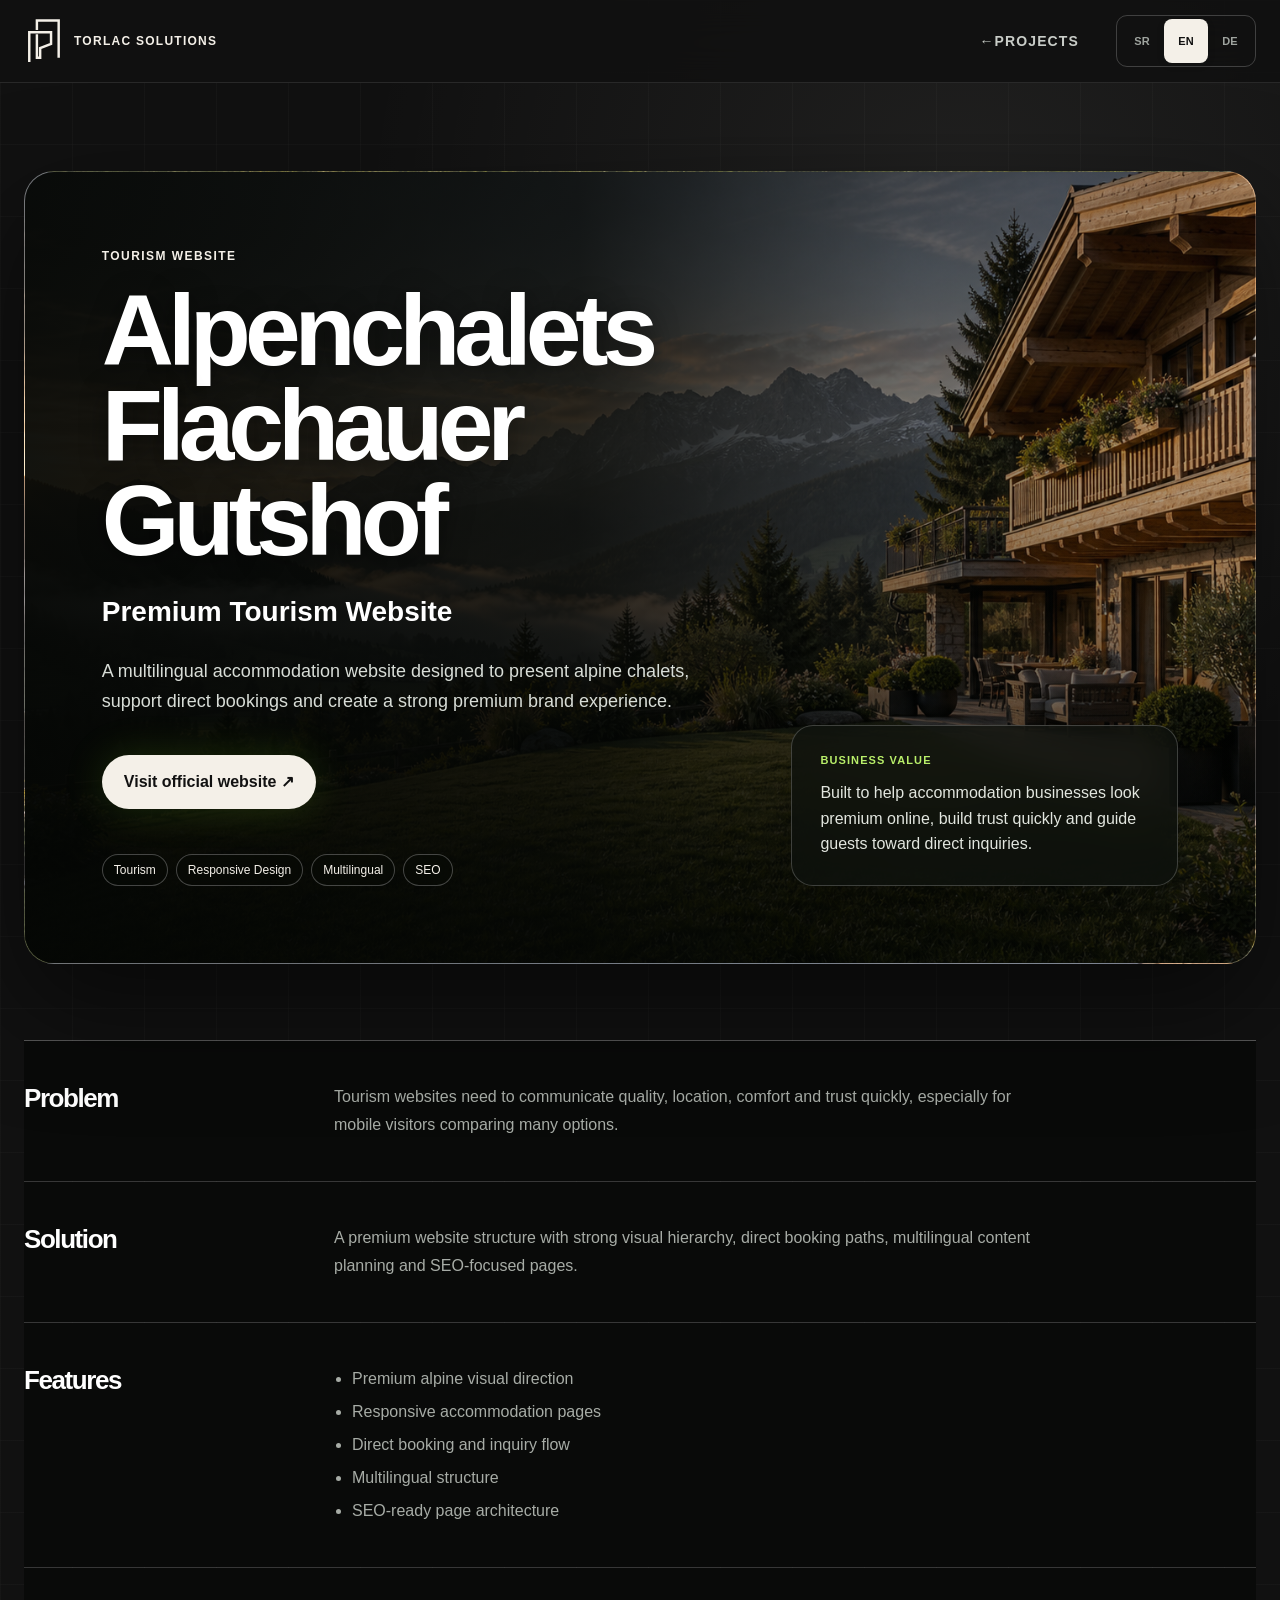
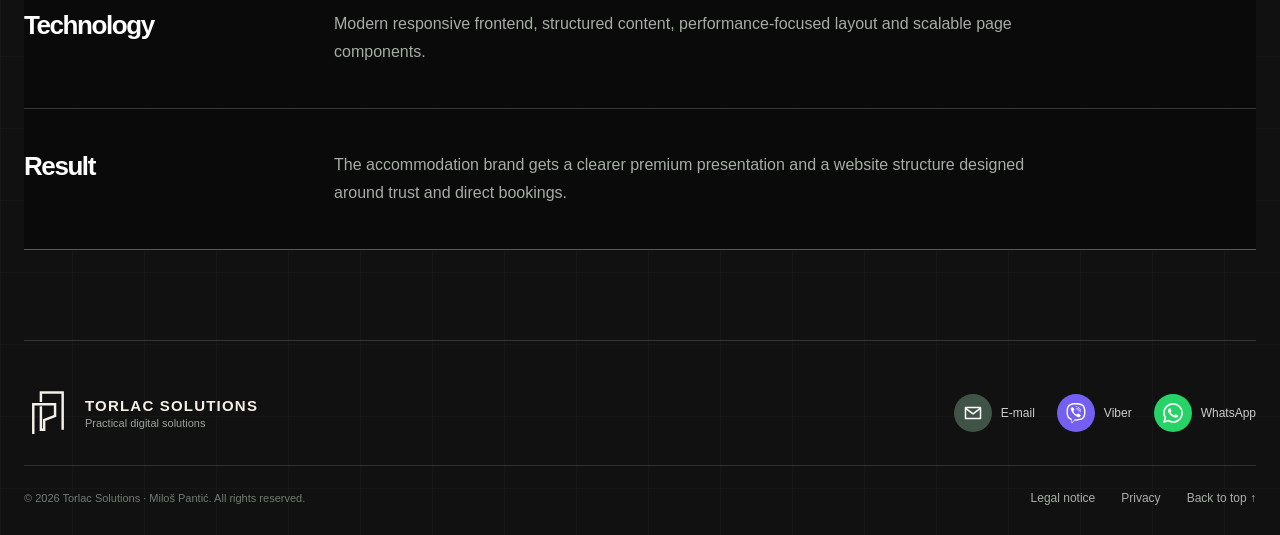
==== commit 379705f0: "Fix canonical markup and improve page-specific SEO metadata" ====
--- a/alpenchalets-flachau.html
+++ b/alpenchalets-flachau.html
@@ -3,10 +3,108 @@
   <head>
     <meta charset="utf-8">
     <meta name="viewport" content="width=device-width, initial-scale=1">
-    <title>Alpenchalets Flachauer Gutshof Case Study | Torlac Solutions</title>
-    <link rel="icon" href="./public/logo/torlac-solutions-logo.svg" type="image/svg+xml">
+    <title>Alpenchalets Tourism Website | Torlac Solutions</title>
+    <meta name="description" content="Explore the Alpenchalets Flachauer Gutshof website: a multilingual accommodation presentation with responsive design and direct booking and inquiry paths.">
+    <link rel="canonical" href="https://torlacsolutions.com/alpenchalets-flachau.html">
+    <meta name="robots" content="index, follow, max-image-preview:large">
+    <meta name="author" content="Miloš Pantić">
+    <meta name="application-name" content="Torlac Solutions">
+    <meta name="theme-color" content="#0b0d0b">
+    <link rel="icon" href="/public/logo/favicon.svg" type="image/svg+xml">
+    <link rel="icon" href="/public/logo/torlac-solutions-icon.png" type="image/png" sizes="512x512">
+    <link rel="apple-touch-icon" href="/public/logo/apple-touch-icon.png">
+    <link rel="manifest" href="/site.webmanifest">
     <link rel="stylesheet" href="./styles.css?v=release-20260912-2">
-  <meta name="description" content="Explore the Alpenchalets Flachauer Gutshof website project: multilingual accommodation presentation, direct inquiries and responsive design."><link rel="canonical" href="https://torlacsolutions.com/alpenchalets-flachau.html"<link rel="alternate" hreflang="x-default" href="https://torlacsolutions.com/alpenchalets-flachau.html"><link rel="alternate" hreflang="sr" href="https://torlacsolutions.com/alpenchalets-flachau.html"><link rel="alternate" hreflang="en" href="https://torlacsolutions.com/alpenchalets-flachau.html"><link rel="alternate" hreflang="de" href="https://torlacsolutions.com/alpenchalets-flachau.html">><meta property="og:type" content="website"><meta property="og:site_name" content="Torlac Solutions"><meta property="og:title" content="Alpenchalets Flachauer Gutshof Case Study | Torlac Solutions"><meta property="og:description" content="Explore the Alpenchalets Flachauer Gutshof website project: multilingual accommodation presentation, direct inquiries and responsive design."><meta property="og:url" content="https://torlacsolutions.com/alpenchalets-flachau.html"><meta property="og:image" content="https://torlacsolutions.com/public/projects/alpenchalets-flachauer-gutshof.png"><meta name="twitter:card" content="summary_large_image"><meta name="twitter:title" content="Alpenchalets Flachauer Gutshof Case Study | Torlac Solutions"><meta name="twitter:description" content="Explore the Alpenchalets Flachauer Gutshof website project: multilingual accommodation presentation, direct inquiries and responsive design."><meta name="twitter:image" content="https://torlacsolutions.com/public/projects/alpenchalets-flachauer-gutshof.png"><meta name="theme-color" content="#0b0d0b"><meta name="robots" content="index,follow"><meta name="author" content="Miloš Pantić"><link rel="apple-touch-icon" href="./public/logo/apple-touch-icon.png"><link rel="manifest" href="./site.webmanifest"></head>
+    <meta property="og:type" content="website">
+    <meta property="og:site_name" content="Torlac Solutions">
+    <meta property="og:title" content="Alpenchalets Tourism Website | Torlac Solutions">
+    <meta property="og:description" content="Explore the Alpenchalets Flachauer Gutshof website: a multilingual accommodation presentation with responsive design and direct booking and inquiry paths.">
+    <meta property="og:url" content="https://torlacsolutions.com/alpenchalets-flachau.html">
+    <meta property="og:image" content="https://torlacsolutions.com/public/projects/alpenchalets-flachauer-gutshof.png">
+    <meta property="og:image:secure_url" content="https://torlacsolutions.com/public/projects/alpenchalets-flachauer-gutshof.png">
+    <meta property="og:image:type" content="image/png">
+    <meta property="og:image:width" content="1365">
+    <meta property="og:image:height" content="897">
+    <meta property="og:image:alt" content="Alpenchalets Flachauer Gutshof accommodation website">
+    <meta name="twitter:card" content="summary_large_image">
+    <meta name="twitter:title" content="Alpenchalets Tourism Website | Torlac Solutions">
+    <meta name="twitter:description" content="Explore the Alpenchalets Flachauer Gutshof website: a multilingual accommodation presentation with responsive design and direct booking and inquiry paths.">
+    <meta name="twitter:image" content="https://torlacsolutions.com/public/projects/alpenchalets-flachauer-gutshof.png">
+    <meta name="twitter:image:alt" content="Alpenchalets Flachauer Gutshof accommodation website">
+    <script type="application/ld+json">
+{
+  "@context": "https://schema.org",
+  "@graph": [
+    {
+      "@type": "Organization",
+      "@id": "https://torlacsolutions.com/#organization",
+      "name": "Torlac Solutions",
+      "url": "https://torlacsolutions.com/",
+      "logo": {
+        "@type": "ImageObject",
+        "url": "https://torlacsolutions.com/public/logo/torlac-solutions-icon.png",
+        "width": 512,
+        "height": 512
+      },
+      "email": "info@torlacsolutions.com",
+      "founder": {
+        "@id": "https://torlacsolutions.com/#milos-pantic"
+      }
+    },
+    {
+      "@type": "Person",
+      "@id": "https://torlacsolutions.com/#milos-pantic",
+      "name": "Miloš Pantić",
+      "url": "https://torlacsolutions.com/#about"
+    },
+    {
+      "@type": "WebSite",
+      "@id": "https://torlacsolutions.com/#website",
+      "url": "https://torlacsolutions.com/",
+      "name": "Torlac Solutions",
+      "publisher": {
+        "@id": "https://torlacsolutions.com/#organization"
+      }
+    },
+    {
+      "@type": "WebPage",
+      "@id": "https://torlacsolutions.com/alpenchalets-flachau.html#webpage",
+      "url": "https://torlacsolutions.com/alpenchalets-flachau.html",
+      "name": "Alpenchalets Tourism Website | Torlac Solutions",
+      "description": "Explore the Alpenchalets Flachauer Gutshof website: a multilingual accommodation presentation with responsive design and direct booking and inquiry paths.",
+      "isPartOf": {
+        "@id": "https://torlacsolutions.com/#website"
+      },
+      "primaryImageOfPage": {
+        "@type": "ImageObject",
+        "url": "https://torlacsolutions.com/public/projects/alpenchalets-flachauer-gutshof.png",
+        "width": 1365,
+        "height": 897
+      },
+      "author": {
+        "@id": "https://torlacsolutions.com/#milos-pantic"
+      },
+      "mainEntity": {
+        "@id": "https://torlacsolutions.com/alpenchalets-flachau.html#project"
+      }
+    },
+    {
+      "@type": "CreativeWork",
+      "@id": "https://torlacsolutions.com/alpenchalets-flachau.html#project",
+      "name": "Alpenchalets Tourism Website",
+      "description": "Explore the Alpenchalets Flachauer Gutshof website: a multilingual accommodation presentation with responsive design and direct booking and inquiry paths.",
+      "image": "https://torlacsolutions.com/public/projects/alpenchalets-flachauer-gutshof.png",
+      "creator": {
+        "@id": "https://torlacsolutions.com/#organization"
+      },
+      "mainEntityOfPage": {
+        "@id": "https://torlacsolutions.com/alpenchalets-flachau.html#webpage"
+      }
+    }
+  ]
+}
+</script>
+</head>
   <body class="case-page case-alpenchalets">
     <header class="site-header">
       <a class="brand" href="./index.html">
